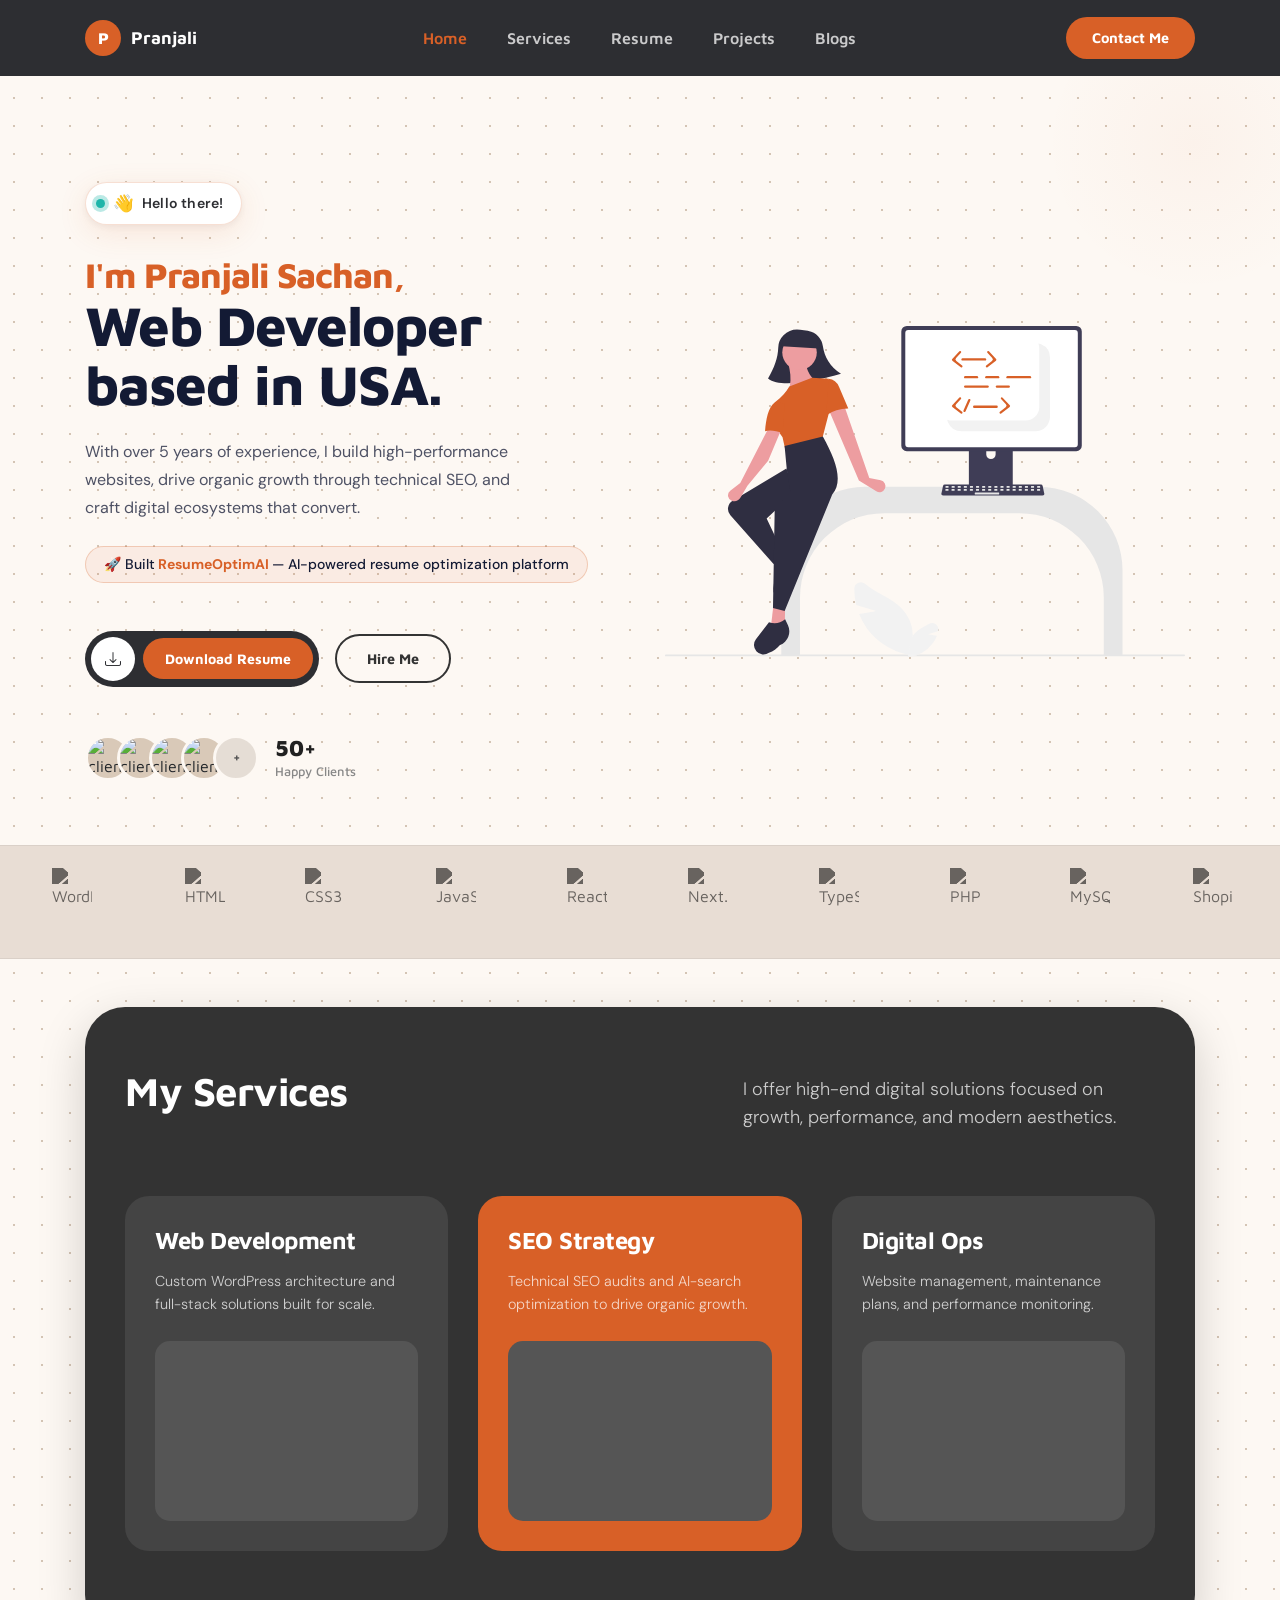
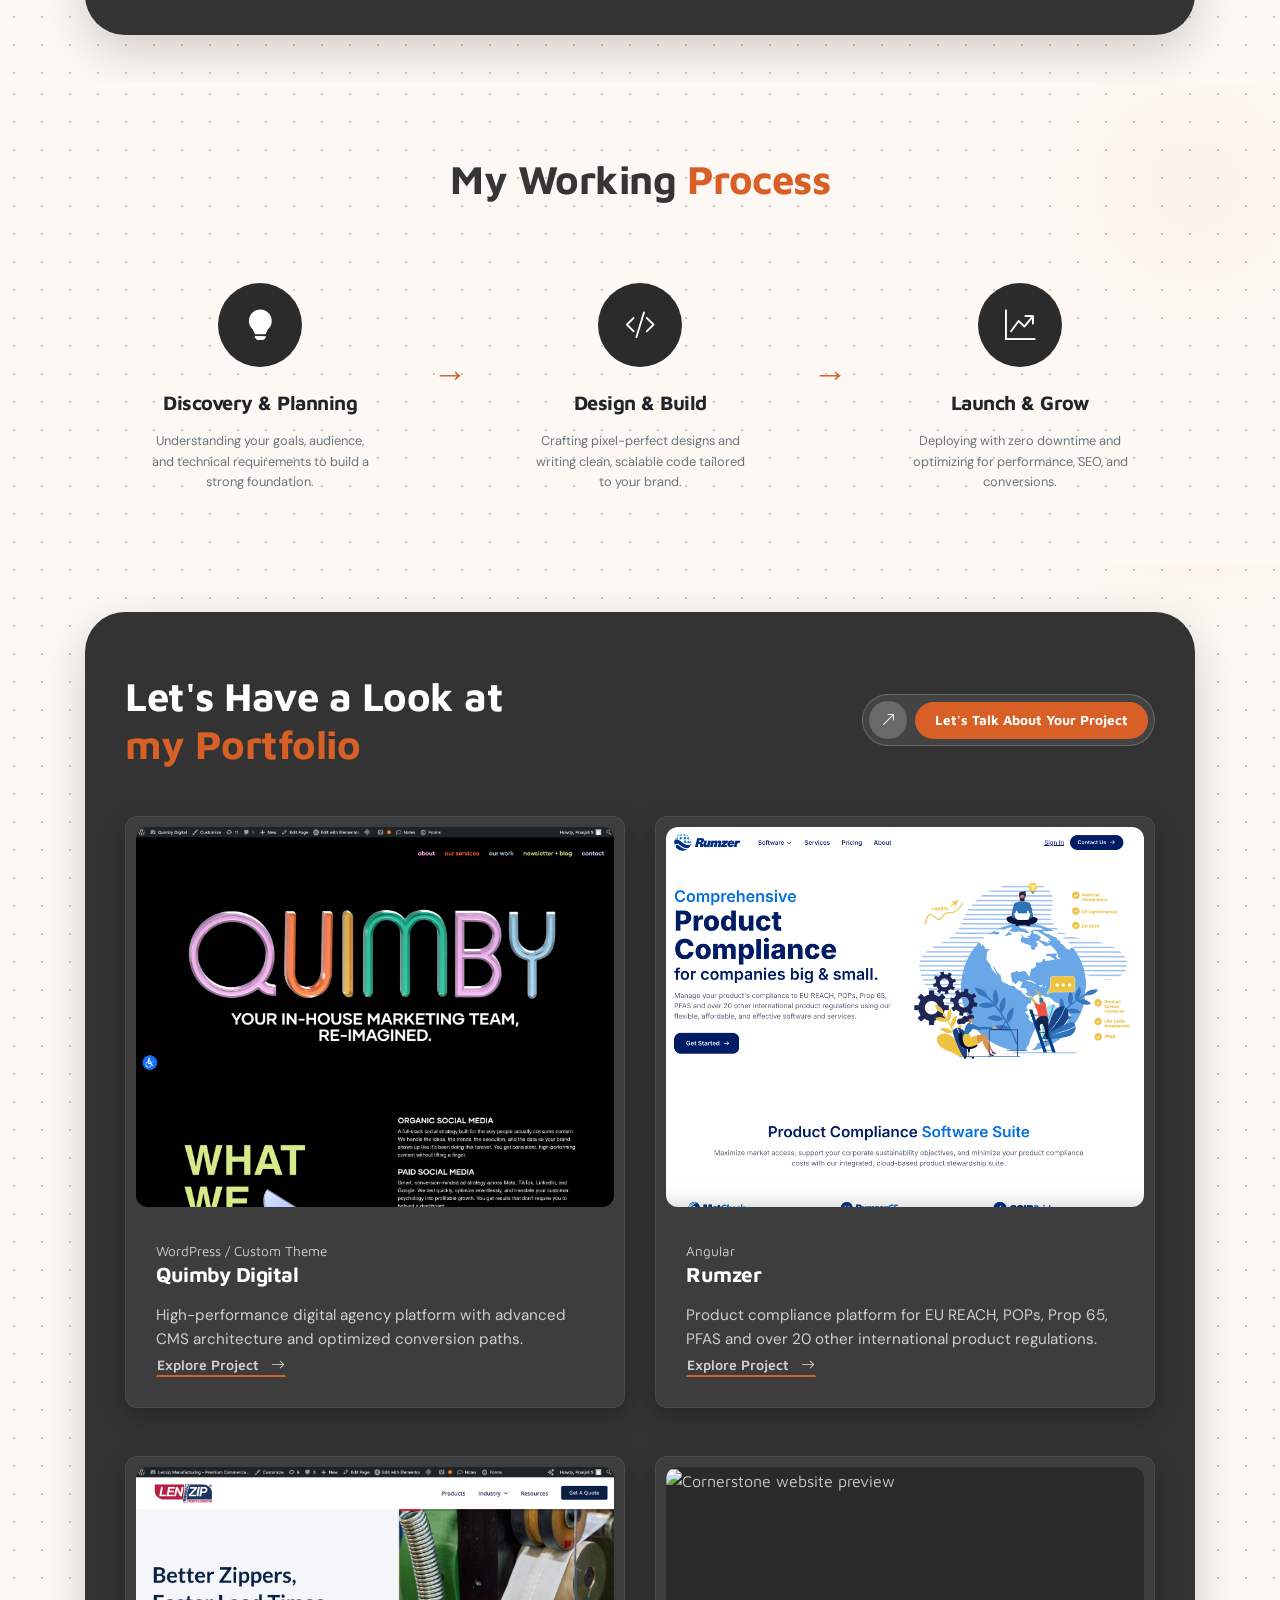
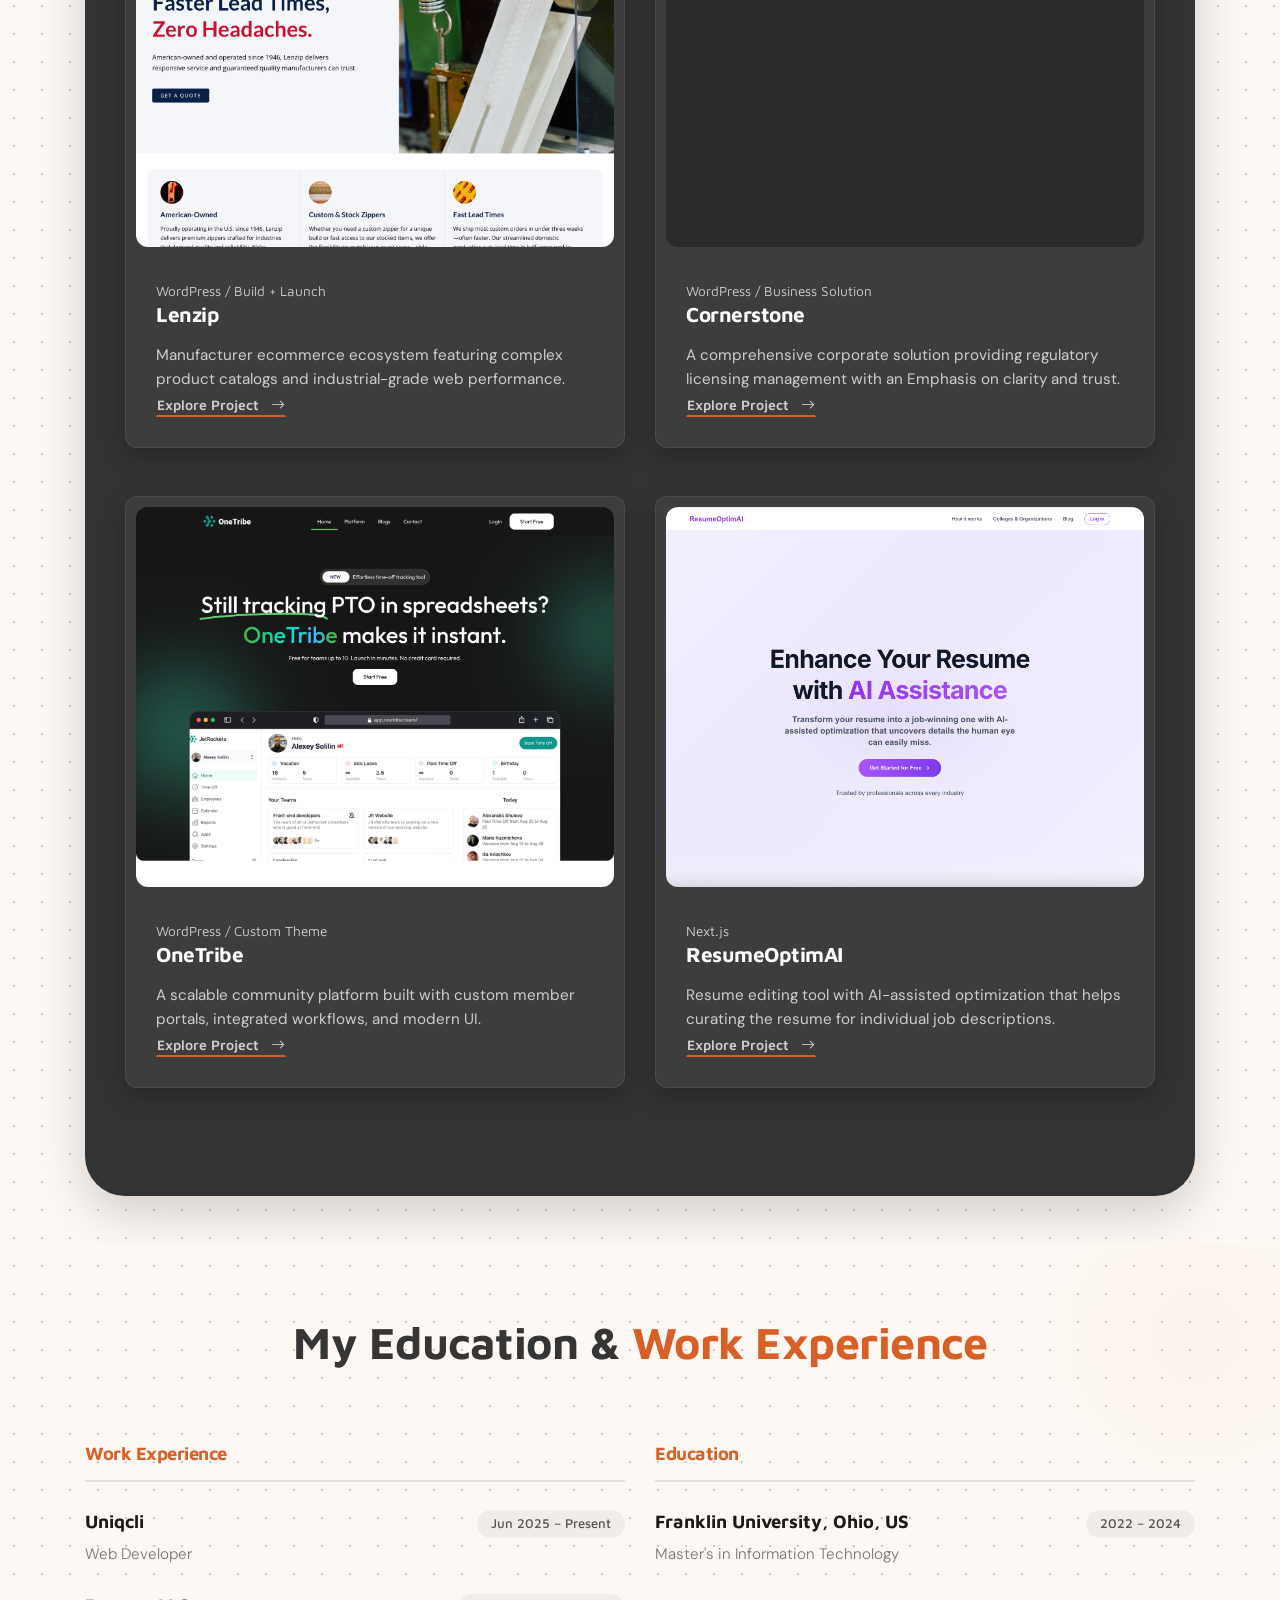
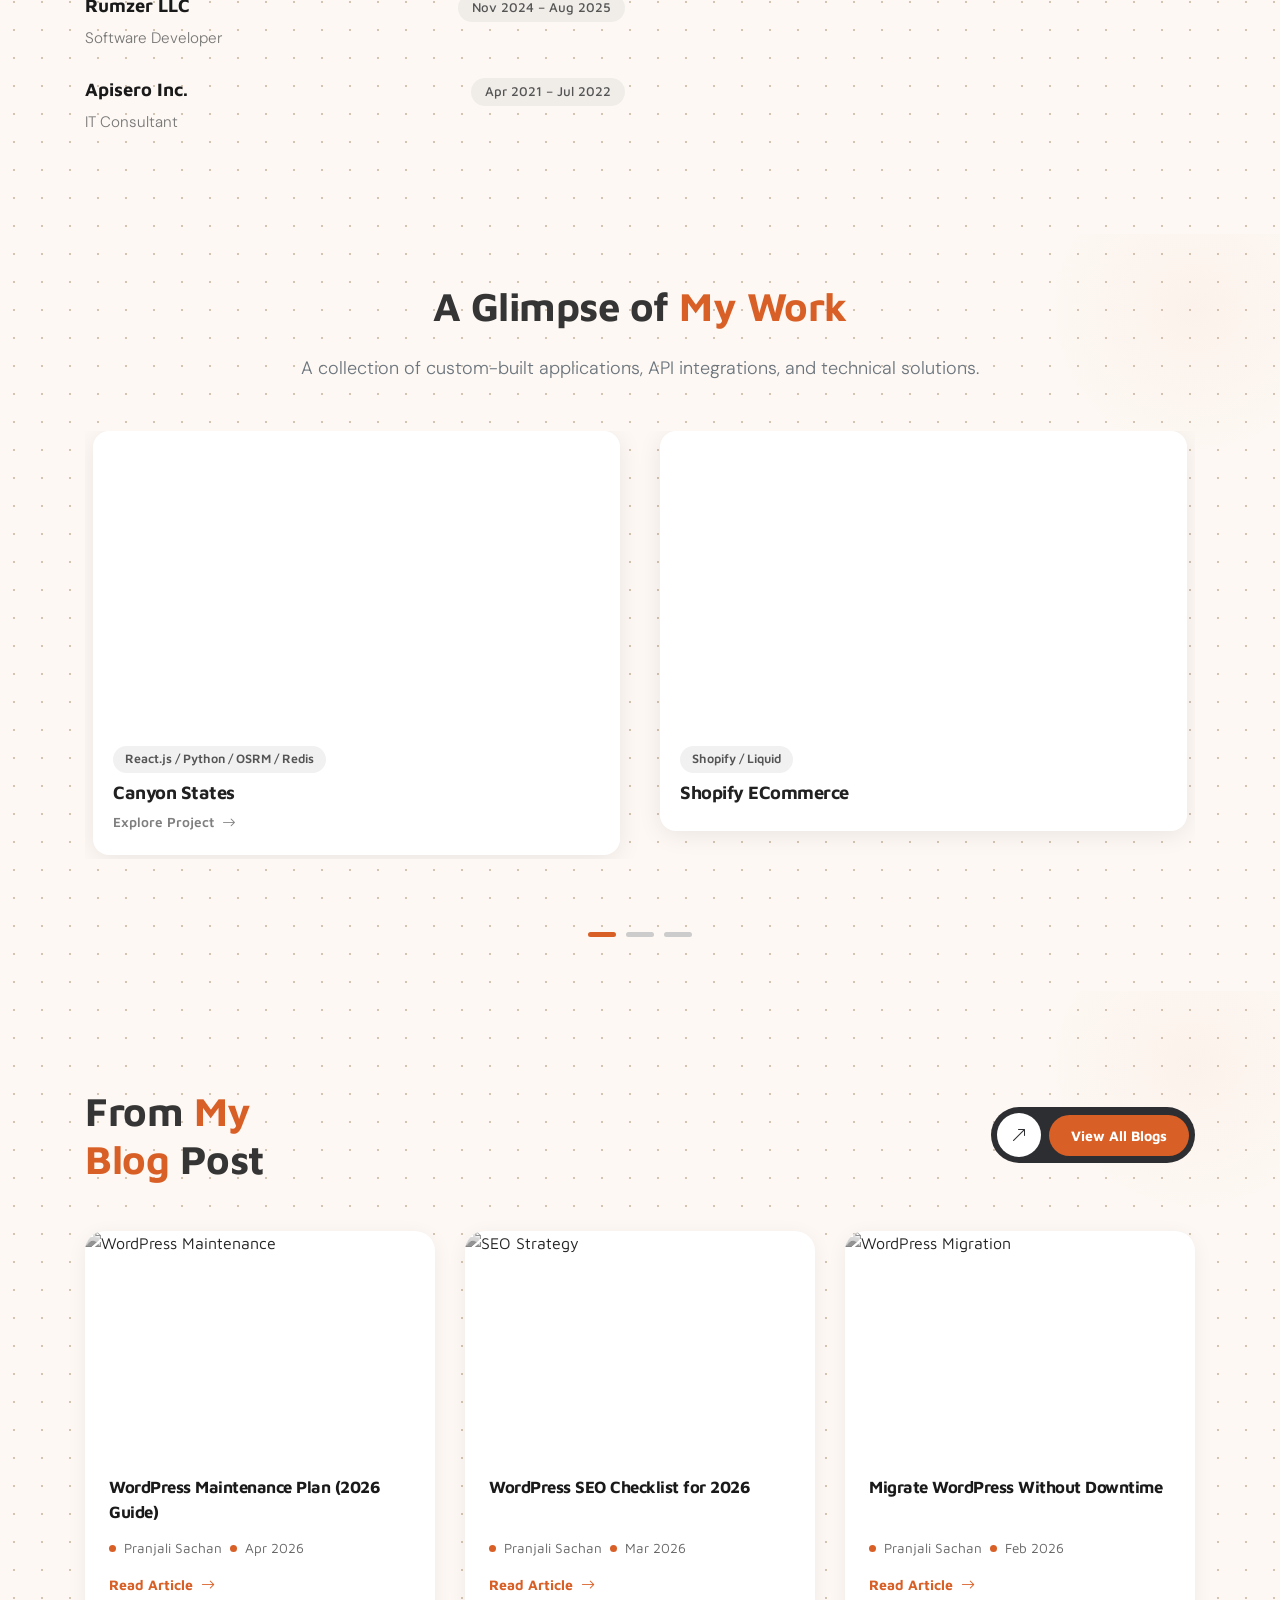
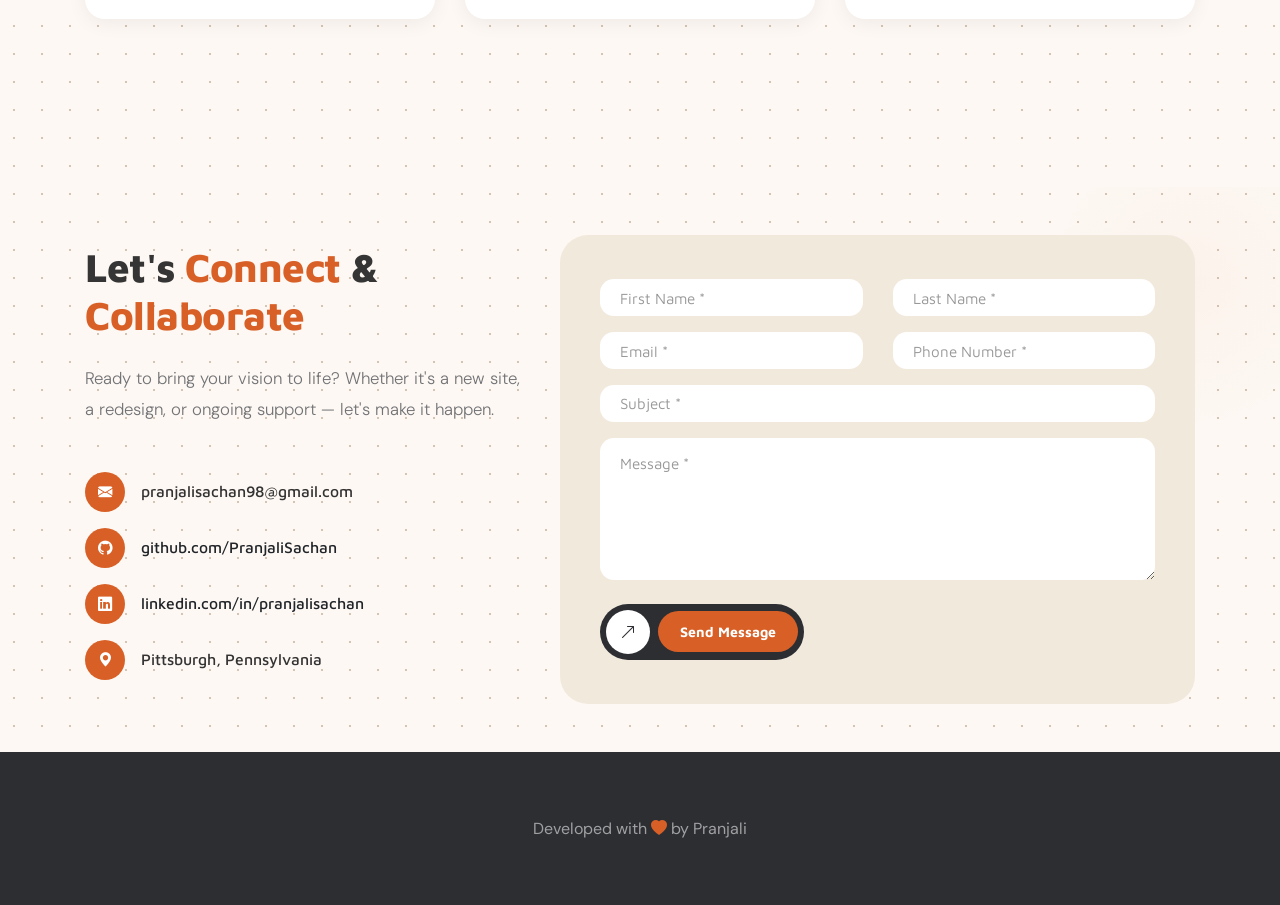
==== index.html @ 393e2f58 "Update portfolio, projects, dates, hero tagline" ====
<!doctype html>
<html lang="en">

<head>
  <meta charset="utf-8">
  <meta name="viewport" content="width=device-width, initial-scale=1, shrink-to-fit=no">
  <meta name="description" content="Personal Website for Pranjali Sachan">
  <meta name="author" content="Pranjali Sachan">

  <title>Pranjali Sachan</title>

  <link type="image/png" sizes="96x96" rel="icon" href="images/icons/icons8-female-96.png">
  <link rel="stylesheet" href="css/bootstrap.min.css">
  <link rel="stylesheet" href="css/unicons.css">
  <link rel="stylesheet" href="css/owl.carousel.min.css">
  <link rel="stylesheet" href="css/owl.theme.default.min.css">
  <link rel="stylesheet" href="https://cdn.jsdelivr.net/npm/bootstrap-icons@1.11.3/font/bootstrap-icons.min.css">
  <link rel="stylesheet" href="https://unpkg.com/aos@next/dist/aos.css" />
  <link rel="preconnect" href="https://fonts.googleapis.com">
  <link rel="preconnect" href="https://fonts.gstatic.com" crossorigin>
  <link href="https://fonts.googleapis.com/css2?family=DM+Sans:ital,opsz,wght@0,9..40,300;0,9..40,400;0,9..40,500;0,9..40,600;0,9..40,700;1,9..40,400&display=swap" rel="stylesheet">
  <link rel="stylesheet" href="css/styles.css?v=9">
</head>

<body>
  <nav class="navbar navbar-expand-sm navbar-dark">
    <div class="container">
      <a class="navbar-brand" href="index.html">
        <span class="brand-initial">P</span>
        Pranjali
      </a>

      <button class="navbar-toggler" type="button" data-toggle="collapse" data-target="#navbarNav"
        aria-controls="navbarNav" aria-expanded="false" aria-label="Toggle navigation">
        <span class="navbar-toggler-icon"></span>
        <span class="navbar-toggler-icon"></span>
        <span class="navbar-toggler-icon"></span>
      </button>

      <div class="collapse navbar-collapse" id="navbarNav">
        <ul class="navbar-nav mx-auto">
          <li class="nav-item active">
            <a href="#about" class="nav-link"><span data-hover="Home">Home</span></a>
          </li>
          <li class="nav-item">
            <a href="#services" class="nav-link"><span data-hover="Services">Services</span></a>
          </li>
          <li class="nav-item">
            <a href="#edu-work" class="nav-link"><span data-hover="Resume">Resume</span></a>
          </li>
          <li class="nav-item">
            <a href="#live-websites" class="nav-link"><span data-hover="Projects">Projects</span></a>
          </li>
          <li class="nav-item">
            <a href="blog/index.html" class="nav-link"><span data-hover="Blogs">Blogs</span></a>
          </li>
        </ul>
        <a href="#contact" class="nav-contact-btn">Contact Me</a>
      </div>
    </div>
  </nav>

  <!-- hero -->
  <section class="about full-screen d-lg-flex justify-content-center align-items-center" id="about">
    <div class="container">
      <div class="row align-items-center">

        <div class="col-lg-6 col-md-12 col-12">
          <div class="about-text" data-aos="fade-right" data-aos-delay="200">

            <div class="hello-badge mb-4">
              <span class="hello-dot"></span>
              <span class="hello-wave">👋</span>
              <span class="hello-text">Hello there!</span>
            </div>

            <h1 class="hero-heading">
              <span class="hero-name">I'm Pranjali Sachan,</span>
              <span class="hero-title-line">Web Developer</span>
              <span class="hero-title-line">based in USA.</span>
            </h1>

            <p class="hero-desc mt-4 mb-4">
              With over 5 years of experience, I build high-performance websites, drive organic growth through technical SEO, and craft digital ecosystems that convert.
            </p>

            <div class="hero-tagline mb-5">
              🚀 Built <a href="https://resumeoptimai.com/" target="_blank" rel="noopener" class="hero-tagline-link">ResumeOptimAI</a> — AI-powered resume optimization platform
            </div>

            <div class="hero-cta-group mb-5">
              <a href="files/Pranjali-Sachan-Resume.pdf" target="_blank" rel="noopener" class="hero-btn-primary">
                <span class="btn-play-icon"><i class="bi bi-download"></i></span>
                <span class="btn-text">Download Resume</span>
              </a>
              <a href="#contact" class="hero-btn-outline">Hire Me</a>
            </div>

            <div class="hero-stats d-flex align-items-center">
              <div class="client-avatars d-flex">
                <div class="avatar-ring"><img src="https://api.dicebear.com/9.x/adventurer/svg?seed=Mia&backgroundColor=ffd5dc" alt="client" /></div>
                <div class="avatar-ring"><img src="https://api.dicebear.com/9.x/adventurer/svg?seed=Zoe&backgroundColor=c0aede" alt="client" /></div>
                <div class="avatar-ring"><img src="https://api.dicebear.com/9.x/adventurer/svg?seed=Sam&backgroundColor=b6e3f4" alt="client" /></div>
                <div class="avatar-ring"><img src="https://api.dicebear.com/9.x/adventurer/svg?seed=Alex&backgroundColor=d1e8c7" alt="client" /></div>
                <div class="avatar-ring avatar-plus"><span>+</span></div>
              </div>
              <div class="stats-label ml-3">
                <strong class="stats-number">50+</strong>
                <span class="d-block stats-sub">Happy Clients</span>
              </div>
            </div>

          </div>
        </div>

        <div class="col-lg-6 col-md-12 col-12" data-aos="fade-left" data-aos-delay="400">
          <div class="hero-image-area">

            <!-- Developer Illustration -->
            <div class="dev-dashboard">
              <img src="images/undraw/undraw_proud-coder.svg" alt="Developer at work illustration" class="dev-illus-img">
            </div><!-- /dev-dashboard -->



          </div>
        </div>

      </div>
    </div>
  </section>

  <!-- Interactive Skill Marquee Section -->
  <section class="marquee-container">
    <div class="marquee-track">
      <div class="marquee-set">
        <div class="marquee-item"><img src="https://cdn.simpleicons.org/wordpress/000" alt="WordPress"><span class="marquee-label">WordPress</span></div>
        <div class="marquee-item"><img src="https://cdn.simpleicons.org/html5/000" alt="HTML5"><span class="marquee-label">HTML5</span></div>
        <div class="marquee-item"><img src="https://cdn.simpleicons.org/css3/000" alt="CSS3"><span class="marquee-label">CSS3</span></div>
        <div class="marquee-item"><img src="https://cdn.simpleicons.org/javascript/000" alt="JavaScript"><span class="marquee-label">JavaScript</span></div>
        <div class="marquee-item"><img src="https://cdn.simpleicons.org/react/000" alt="React"><span class="marquee-label">React</span></div>
        <div class="marquee-item"><img src="https://cdn.simpleicons.org/nextdotjs/000" alt="Next.js"><span class="marquee-label">Next.js</span></div>
        <div class="marquee-item"><img src="https://cdn.simpleicons.org/typescript/000" alt="TypeScript"><span class="marquee-label">TypeScript</span></div>
        <div class="marquee-item"><img src="https://cdn.simpleicons.org/php/000" alt="PHP"><span class="marquee-label">PHP</span></div>
        <div class="marquee-item"><img src="https://cdn.simpleicons.org/mysql/000" alt="MySQL"><span class="marquee-label">MySQL</span></div>
        <div class="marquee-item"><img src="https://cdn.simpleicons.org/shopify/000" alt="Shopify"><span class="marquee-label">Shopify</span></div>
        <div class="marquee-item"><img src="https://cdn.simpleicons.org/webflow/000" alt="Webflow"><span class="marquee-label">Webflow</span></div>
        <div class="marquee-item"><img src="https://cdn.simpleicons.org/tailwindcss/000" alt="Tailwind"><span class="marquee-label">Tailwind</span></div>
        <div class="marquee-item"><img src="https://cdn.simpleicons.org/git/000" alt="Git"><span class="marquee-label">Git</span></div>
        <div class="marquee-item"><img src="https://cdn.simpleicons.org/figma/000" alt="Figma"><span class="marquee-label">Figma</span></div>
      </div>
      <div class="marquee-set" aria-hidden="true">
        <div class="marquee-item"><img src="https://cdn.simpleicons.org/wordpress/000" alt="WordPress"><span class="marquee-label">WordPress</span></div>
        <div class="marquee-item"><img src="https://cdn.simpleicons.org/html5/000" alt="HTML5"><span class="marquee-label">HTML5</span></div>
        <div class="marquee-item"><img src="https://cdn.simpleicons.org/css3/000" alt="CSS3"><span class="marquee-label">CSS3</span></div>
        <div class="marquee-item"><img src="https://cdn.simpleicons.org/javascript/000" alt="JavaScript"><span class="marquee-label">JavaScript</span></div>
        <div class="marquee-item"><img src="https://cdn.simpleicons.org/react/000" alt="React"><span class="marquee-label">React</span></div>
        <div class="marquee-item"><img src="https://cdn.simpleicons.org/nextdotjs/000" alt="Next.js"><span class="marquee-label">Next.js</span></div>
        <div class="marquee-item"><img src="https://cdn.simpleicons.org/typescript/000" alt="TypeScript"><span class="marquee-label">TypeScript</span></div>
        <div class="marquee-item"><img src="https://cdn.simpleicons.org/php/000" alt="PHP"><span class="marquee-label">PHP</span></div>
        <div class="marquee-item"><img src="https://cdn.simpleicons.org/mysql/000" alt="MySQL"><span class="marquee-label">MySQL</span></div>
        <div class="marquee-item"><img src="https://cdn.simpleicons.org/shopify/000" alt="Shopify"><span class="marquee-label">Shopify</span></div>
        <div class="marquee-item"><img src="https://cdn.simpleicons.org/webflow/000" alt="Webflow"><span class="marquee-label">Webflow</span></div>
        <div class="marquee-item"><img src="https://cdn.simpleicons.org/tailwindcss/000" alt="Tailwind"><span class="marquee-label">Tailwind</span></div>
        <div class="marquee-item"><img src="https://cdn.simpleicons.org/git/000" alt="Git"><span class="marquee-label">Git</span></div>
        <div class="marquee-item"><img src="https://cdn.simpleicons.org/figma/000" alt="Figma"><span class="marquee-label">Figma</span></div>
      </div>
    </div>
  </section>

  <!-- My Services Section (Reimagined from Image) -->
  <section class="py-5" id="services">
    <div class="container">
      <div class="services-container shadow-lg" data-aos="fade-up">
        <div class="row mb-5">
          <div class="col-lg-6">
            <h2 class="font-weight-bold text-white mb-0" style="font-size: 2.5rem;">My <span>Services</span></h2>
          </div>
          <div class="col-lg-5 ml-auto">
            <p style="color: rgba(255,255,255,0.75); margin-top: 0.5rem;">I offer high-end digital solutions focused on growth, performance, and modern aesthetics.</p>
          </div>
        </div>

        <div class="row">
          <!-- Web Development -->
          <div class="col-lg-4 col-md-6 mb-4" data-aos="fade-up" data-aos-delay="100">
            <div class="service-card">
              <h4>Web Development</h4>
              <p>Custom WordPress architecture and full-stack solutions built for scale.</p>
              <div class="service-img-placeholder" style="background-image: url('https://images.unsplash.com/photo-1461749280684-dccba630e2f6?w=600&fit=crop&q=80'); background-size: cover; background-repeat: no-repeat; background-position: center;"></div>
            </div>
          </div>

          <!-- Web Design (Active/Highlighted) -->
          <div class="col-lg-4 col-md-6 mb-4" data-aos="fade-up" data-aos-delay="200">
            <div class="service-card active">
              <h4>SEO Strategy</h4>
              <p>Technical SEO audits and AI-search optimization to drive organic growth.</p>
              <div class="service-img-placeholder" style="background-image: url('https://images.unsplash.com/photo-1432888498266-38ffec3eaf0a?w=600&fit=crop&q=80'); background-size: cover; background-repeat: no-repeat; background-position: center;"></div>
            </div>
          </div>

          <!-- App Design -->
          <div class="col-lg-4 col-md-6 mb-4" data-aos="fade-up" data-aos-delay="300">
            <div class="service-card">
              <h4>Digital Ops</h4>
              <p>Website management, maintenance plans, and performance monitoring.</p>
              <div class="service-img-placeholder" style="background-image: url('https://images.unsplash.com/photo-1522071820081-009f0129c71c?w=600&fit=crop&q=80'); background-size: cover; background-repeat: no-repeat; background-position: center;"></div>
            </div>
          </div>
        </div>
      </div>
    </div>
  </section>

  <!-- My Working Process -->
  <section class="process-section py-5">
    <div class="container py-4">
      <div class="text-center mb-5" data-aos="fade-up">
        <h2 class="font-weight-bold" style="font-size: 2.5rem;">My Working <span style="color: var(--primary-color);">Process</span></h2>
      </div>
      <div class="row align-items-center justify-content-center">

        <div class="col-lg-3 col-md-4 col-12 text-center process-step" data-aos="fade-up" data-aos-delay="100">
          <div class="process-icon-circle mx-auto mb-4">
            <i class="bi bi-lightbulb-fill"></i>
          </div>
          <h5 class="font-weight-bold mb-3">Discovery &amp; Planning</h5>
          <p class="text-muted small">Understanding your goals, audience, and technical requirements to build a strong foundation.</p>
        </div>

        <div class="col-lg-1 col-12 text-center d-none d-lg-flex align-items-center justify-content-center">
          <span class="process-arrow">&#8594;</span>
        </div>

        <div class="col-lg-3 col-md-4 col-12 text-center process-step" data-aos="fade-up" data-aos-delay="200">
          <div class="process-icon-circle mx-auto mb-4">
            <i class="bi bi-code-slash"></i>
          </div>
          <h5 class="font-weight-bold mb-3">Design &amp; Build</h5>
          <p class="text-muted small">Crafting pixel-perfect designs and writing clean, scalable code tailored to your brand.</p>
        </div>

        <div class="col-lg-1 col-12 text-center d-none d-lg-flex align-items-center justify-content-center">
          <span class="process-arrow">&#8594;</span>
        </div>

        <div class="col-lg-3 col-md-4 col-12 text-center process-step" data-aos="fade-up" data-aos-delay="300">
          <div class="process-icon-circle mx-auto mb-4">
            <i class="bi bi-graph-up-arrow"></i>
          </div>
          <h5 class="font-weight-bold mb-3">Launch &amp; Grow</h5>
          <p class="text-muted small">Deploying with zero downtime and optimizing for performance, SEO, and conversions.</p>
        </div>

      </div>
    </div>
  </section>

  <!-- ✅ Live Websites Delivered -->
  <section class="live-websites py-5" id="live-websites">
    <div class="container">
      <div class="services-container shadow-lg" data-aos="fade-up">

        <div class="row mb-5 align-items-center">
          <div class="col-lg-7">
            <h2 class="font-weight-bold text-white mb-0" style="font-size: 2.5rem;">Let's Have a Look at<br><span style="color: var(--primary-color);">my Portfolio</span></h2>
          </div>
          <div class="col-lg-5 text-lg-right mt-3 mt-lg-0">
            <a href="#contact" class="portfolio-view-btn">
              <span class="portfolio-view-icon"><i class="bi bi-arrow-up-right"></i></span>
              <span class="portfolio-view-text">Let's Talk About Your Project</span>
            </a>
          </div>
        </div>

        <div class="row">

            <!-- Card 1: Quimby -->
            <div class="col-lg-6 col-12 mb-5" data-aos="fade-up" data-aos-delay="100">
              <div class="live-site-card">
                <div class="live-site-thumb">
                  <img src="images/project/Quimby-Home.png" alt="Quimby Digital website preview" class="img-fluid" loading="lazy">
                </div>
                <div class="live-site-body">
                  <small class="text-muted d-block mb-2">WordPress / Custom Theme</small>
                  <h5 class="mb-3">Quimby Digital</h5>
                  <p class="small text-muted mb-4" style="font-size: 0.95rem;">High-performance digital agency platform with advanced CMS architecture and optimized conversion paths.</p>
                  <a href="https://quimbydigital.com/" target="_blank" rel="noopener" class="btn custom-btn">
                    Explore Project <i class="bi bi-arrow-right ml-2"></i>
                  </a>
                </div>
              </div>
            </div>

            <!-- Card 2: Rumzer -->
            <div class="col-lg-6 col-12 mb-5" data-aos="fade-up" data-aos-delay="300">
              <div class="live-site-card">
                <div class="live-site-thumb">
                  <img src="images/project/project-08.png" alt="Rumzer website preview" class="img-fluid" loading="lazy">
                </div>
                <div class="live-site-body">
                  <small class="text-muted d-block mb-2">Angular</small>
                  <h5 class="mb-3">Rumzer</h5>
                  <p class="small text-muted mb-4" style="font-size: 0.95rem;">Product compliance platform for EU REACH, POPs, Prop 65, PFAS and over 20 other international product regulations.</p>
                  <a href="https://rumzer.com/" target="_blank" rel="noopener" class="btn custom-btn">
                    Explore Project <i class="bi bi-arrow-right ml-2"></i>
                  </a>
                </div>
              </div>
            </div>

            <!-- Card 3: Lenzip -->
            <div class="col-lg-6 col-12 mb-5" data-aos="fade-up" data-aos-delay="100">
              <div class="live-site-card">
                <div class="live-site-thumb">
                  <img src="images/project/Lenzip-Home.png" alt="Lenzip website preview" class="img-fluid" loading="lazy">
                </div>
                <div class="live-site-body">
                  <small class="text-muted d-block mb-2">WordPress / Build + Launch</small>
                  <h5 class="mb-3">Lenzip</h5>
                  <p class="small text-muted mb-4" style="font-size: 0.95rem;">Manufacturer ecommerce ecosystem featuring complex product catalogs and industrial-grade web performance.</p>
                  <a href="https://lenzip.com/" target="_blank" rel="noopener" class="btn custom-btn">
                    Explore Project <i class="bi bi-arrow-right ml-2"></i>
                  </a>
                </div>
              </div>
            </div>

            <!-- Card 4: Cornerstone -->
            <div class="col-lg-6 col-12 mb-5" data-aos="fade-up" data-aos-delay="300">
              <div class="live-site-card">
                <div class="live-site-thumb">
                  <img src="images/project/cornerstone-website.png" alt="Cornerstone website preview" class="img-fluid" loading="lazy">
                </div>
                <div class="live-site-body">
                  <small class="text-muted d-block mb-2">WordPress / Business Solution</small>
                  <h5 class="mb-3">Cornerstone</h5>
                  <p class="small text-muted mb-4" style="font-size: 0.95rem;">A comprehensive corporate solution providing regulatory licensing management with an Emphasis on clarity and trust.</p>
                  <a href="https://cornerstonelicensing.com/" target="_blank" rel="noopener" class="btn custom-btn">
                    Explore Project <i class="bi bi-arrow-right ml-2"></i>
                  </a>
                </div>
              </div>
            </div>

            <!-- Card 5: OneTribe -->
            <div class="col-lg-6 col-12 mb-5" data-aos="fade-up" data-aos-delay="100">
              <div class="live-site-card">
                <div class="live-site-thumb">
                  <img src="images/project/OneTribe-Home.png" alt="OneTribe website preview" class="img-fluid" loading="lazy">
                </div>
                <div class="live-site-body">
                  <small class="text-muted d-block mb-2">WordPress / Custom Theme</small>
                  <h5 class="mb-3">OneTribe</h5>
                  <p class="small text-muted mb-4" style="font-size: 0.95rem;">A scalable community platform built with custom member portals, integrated workflows, and modern UI.</p>
                  <a href="https://app.onetribe.team/" target="_blank" rel="noopener" class="btn custom-btn">
                    Explore Project <i class="bi bi-arrow-right ml-2"></i>
                  </a>
                </div>
              </div>
            </div>

            <!-- Card 6: ResumeOptimAI -->
            <div class="col-lg-6 col-12 mb-5" data-aos="fade-up" data-aos-delay="300">
              <div class="live-site-card">
                <div class="live-site-thumb">
                  <img src="images/project/project-09.png" alt="ResumeOptimAI website preview" class="img-fluid" loading="lazy">
                </div>
                <div class="live-site-body">
                  <small class="text-muted d-block mb-2">Next.js</small>
                  <h5 class="mb-3">ResumeOptimAI</h5>
                  <p class="small text-muted mb-4" style="font-size: 0.95rem;">Resume editing tool with AI-assisted optimization that helps curating the resume for individual job descriptions.</p>
                  <a href="https://resumeoptimai.com/" target="_blank" rel="noopener" class="btn custom-btn">
                    Explore Project <i class="bi bi-arrow-right ml-2"></i>
                  </a>
                </div>
              </div>
            </div>

        </div>

      </div>
    </div>
  </section>

  <!-- Education & Work Experience -->
  <section class="edu-work py-5" id="edu-work">
    <div class="container py-4">

      <div class="col-lg-8 mx-auto text-center mb-5 section-header" data-aos="fade-up">
        <h2 class="mb-4">My Education &amp; <span style="color: var(--primary-color);">Work Experience</span></h2>
      </div>

      <div class="row" data-aos="fade-up" data-aos-delay="100">

        <!-- Work Experience Column -->
        <div class="col-lg-6 col-12 mb-5 mb-lg-0">
          <h5 class="edu-work-col-title">Work Experience</h5>
          <hr class="edu-work-divider">

          <div class="edu-work-entry">
            <div class="d-flex justify-content-between align-items-start">
              <strong class="edu-work-name">Uniqcli</strong>
              <span class="edu-work-badge">Jun 2025 – Present</span>
            </div>
            <p class="edu-work-sub">Web Developer</p>
          </div>

          <div class="edu-work-entry">
            <div class="d-flex justify-content-between align-items-start">
              <strong class="edu-work-name">Rumzer LLC</strong>
              <span class="edu-work-badge">Nov 2024 – Aug 2025</span>
            </div>
            <p class="edu-work-sub">Software Developer</p>
          </div>

          <div class="edu-work-entry">
            <div class="d-flex justify-content-between align-items-start">
              <strong class="edu-work-name">Apisero Inc.</strong>
              <span class="edu-work-badge">Apr 2021 – Jul 2022</span>
            </div>
            <p class="edu-work-sub">IT Consultant</p>
          </div>
        </div>

        <!-- Education Column -->
        <div class="col-lg-6 col-12">
          <h5 class="edu-work-col-title">Education</h5>
          <hr class="edu-work-divider">

          <div class="edu-work-entry">
            <div class="d-flex justify-content-between align-items-start">
              <strong class="edu-work-name">Franklin University, Ohio, US</strong>
              <span class="edu-work-badge">2022 – 2024</span>
            </div>
            <p class="edu-work-sub">Master's in Information Technology</p>
          </div>
        </div>

      </div>
    </div>
  </section>

  <!-- projects -->
  <section class="project py-5" id="project">
    <div class="container">
      <div class="col-lg-8 mx-auto text-center mb-5 section-header" data-aos="fade-up">
        <h2 class="font-weight-bold mb-4" style="font-size: 2.5rem;">A Glimpse of <span style="color: var(--primary-color);">My Work</span></h2>
        <p class="text-muted">A collection of custom-built applications, API integrations, and technical solutions.</p>
      </div>

      <div class="owl-carousel owl-theme project-carousel" data-aos="fade-up" data-aos-delay="100">

        <div class="item">
          <div class="project-video-slide">
            <div class="project-video-wrap">
              <video autoplay loop muted playsinline>
                <source src="images/project/project-07.mov" type="video/mp4">
              </video>
              <button class="project-zoom-btn" onclick="openVideoModal('images/project/project-07.mov')"><i class="bi bi-arrows-fullscreen"></i></button>
            </div>
            <div class="project-video-info">
              <span class="project-video-tag">React.js / Python / OSRM / Redis</span>
              <h4 class="project-video-title">Canyon States</h4>
              <a href="https://canyonstates.co/" target="_blank" rel="noopener" class="project-explore-link">Explore Project <i class="bi bi-arrow-right ml-1"></i></a>
            </div>
          </div>
        </div>

        <div class="item">
          <div class="project-video-slide">
            <div class="project-video-wrap">
              <video autoplay loop muted playsinline>
                <source src="images/project/project-05.mov" type="video/mp4">
              </video>
              <button class="project-zoom-btn" onclick="openVideoModal('images/project/project-05.mov')"><i class="bi bi-arrows-fullscreen"></i></button>
            </div>
            <div class="project-video-info">
              <span class="project-video-tag">Shopify / Liquid</span>
              <h4 class="project-video-title">Shopify ECommerce</h4>
            </div>
          </div>
        </div>

        <div class="item">
          <div class="project-video-slide">
            <div class="project-video-wrap">
              <video autoplay loop muted playsinline>
                <source src="images/project/project-02.mov" type="video/mp4">
              </video>
              <button class="project-zoom-btn" onclick="openVideoModal('images/project/project-02.mov')"><i class="bi bi-arrows-fullscreen"></i></button>
            </div>
            <div class="project-video-info">
              <span class="project-video-tag">React / API</span>
              <h4 class="project-video-title">Business Search</h4>
            </div>
          </div>
        </div>

        <div class="item">
          <div class="project-video-slide">
            <div class="project-video-wrap">
              <video autoplay loop muted playsinline>
                <source src="images/project/project-04.mov" type="video/mp4">
              </video>
              <button class="project-zoom-btn" onclick="openVideoModal('images/project/project-04.mov')"><i class="bi bi-arrows-fullscreen"></i></button>
            </div>
            <div class="project-video-info">
              <span class="project-video-tag">Full Stack / Auth</span>
              <h4 class="project-video-title">Parking App</h4>
              <a href="https://squirrel-hill-parking.netlify.app/" target="_blank" rel="noopener" class="project-explore-link">Explore Project <i class="bi bi-arrow-right ml-1"></i></a>
            </div>
          </div>
        </div>

        <div class="item">
          <div class="project-video-slide">
            <div class="project-video-wrap">
              <video autoplay loop muted playsinline>
                <source src="images/project/project-03.mov" type="video/mp4">
              </video>
              <button class="project-zoom-btn" onclick="openVideoModal('images/project/project-03.mov')"><i class="bi bi-arrows-fullscreen"></i></button>
            </div>
            <div class="project-video-info">
              <span class="project-video-tag">Firebase / React</span>
              <h4 class="project-video-title">Real-Time Messenger</h4>
              <a href="https://taut-messenger.netlify.app/" target="_blank" rel="noopener" class="project-explore-link">Explore Project <i class="bi bi-arrow-right ml-1"></i></a>
            </div>
          </div>
        </div>

      </div><!-- /owl-carousel -->

      <!-- Video Lightbox Modal -->
      <div id="videoModal" class="video-modal" onclick="closeVideoModal()">
        <div class="video-modal-inner" onclick="event.stopPropagation()">
          <button class="video-modal-close" onclick="closeVideoModal()"><i class="bi bi-x-lg"></i></button>
          <video id="modalVideo" autoplay loop muted playsinline controls>
            <source id="modalVideoSrc" src="" type="video/mp4">
          </video>
        </div>
      </div>
  </section>

  <!-- articles -->
  <section class="articles py-5" id="articles">
    <div class="container py-5">

      <!-- Section Header Row -->
      <div class="row align-items-center mb-5">
        <div class="col-lg-7 col-12" data-aos="fade-right">
          <h2 class="font-weight-bold mb-0" style="font-size: 2.5rem;">From <span style="color: var(--primary-color);">My</span><br><span style="color: var(--primary-color);">Blog</span> Post</h2>
        </div>
        <div class="col-lg-5 col-12 text-lg-right mt-3 mt-lg-0" data-aos="fade-left">
          <a href="blog/index.html" class="hero-btn-primary">
            <span class="btn-play-icon"><i class="bi bi-arrow-up-right"></i></span>
            <span class="btn-text">View All Blogs</span>
          </a>
        </div>
      </div>

      <div class="row">

        <!-- Article 1: Maintenance Plan -->
        <div class="col-lg-4 col-md-6 col-12 mb-4" data-aos="fade-up" data-aos-delay="100">
          <div class="article-card-v2">
            <div class="article-feat-img">
              <img src="https://images.unsplash.com/photo-1499750310107-5fef28a66643?w=600&fit=crop&q=70" alt="WordPress Maintenance" loading="lazy">
            </div>
            <div class="article-card-body">
              <h5 class="article-card-title">WordPress Maintenance Plan (2026 Guide)</h5>
              <div class="article-meta">
                <span class="meta-dot"></span>
                <span>Pranjali Sachan</span>
                <span class="meta-dot"></span>
                <span>Apr 2026</span>
              </div>
              <a href="blog/wordpress-maintenance-plan.html" class="article-read-link">Read Article <i class="bi bi-arrow-right ml-1"></i></a>
            </div>
          </div>
        </div>

        <!-- Article 2: SEO Checklist -->
        <div class="col-lg-4 col-md-6 col-12 mb-4" data-aos="fade-up" data-aos-delay="200">
          <div class="article-card-v2">
            <div class="article-feat-img">
              <img src="https://images.unsplash.com/photo-1504868584819-f8e8b4b6d7e3?w=600&fit=crop&q=70" alt="SEO Strategy" loading="lazy">
            </div>
            <div class="article-card-body">
              <h5 class="article-card-title">WordPress SEO Checklist for 2026</h5>
              <div class="article-meta">
                <span class="meta-dot"></span>
                <span>Pranjali Sachan</span>
                <span class="meta-dot"></span>
                <span>Mar 2026</span>
              </div>
              <a href="blog/wordpress-seo-checklist.html" class="article-read-link">Read Article <i class="bi bi-arrow-right ml-1"></i></a>
            </div>
          </div>
        </div>

        <!-- Article 3: Migration -->
        <div class="col-lg-4 col-md-6 col-12 mb-4" data-aos="fade-up" data-aos-delay="300">
          <div class="article-card-v2">
            <div class="article-feat-img">
              <img src="https://images.unsplash.com/photo-1544197150-b99a580bb7a8?w=600&fit=crop&q=70" alt="WordPress Migration" loading="lazy">
            </div>
            <div class="article-card-body">
              <h5 class="article-card-title">Migrate WordPress Without Downtime</h5>
              <div class="article-meta">
                <span class="meta-dot"></span>
                <span>Pranjali Sachan</span>
                <span class="meta-dot"></span>
                <span>Feb 2026</span>
              </div>
              <a href="blog/wordpress-migration-guide.html" class="article-read-link">Read Article <i class="bi bi-arrow-right ml-1"></i></a>
            </div>
          </div>
        </div>

      </div>
    </div>
  </section>

  <!-- contact -->
  <section class="contact py-5 mt-5" id="contact">
    <div class="container">
      <div class="row align-items-center">

        <!-- Left: Info -->
        <div class="col-lg-5 col-12 mb-5 mb-lg-0" data-aos="fade-right">
          <div class="contact-content">
            <h2 class="mb-4">Let's <span style="color: var(--primary-color);">Connect</span> &amp;<br><span style="color: var(--primary-color);">Collaborate</span></h2>
            <p class="mb-5">Ready to bring your vision to life? Whether it's a new site, a redesign, or ongoing support — let's make it happen.</p>

            <div class="contact-method mb-3 d-flex align-items-center">
              <div class="contact-icon-circle mr-3"><i class="bi bi-envelope-fill"></i></div>
              <span>pranjalisachan98@gmail.com</span>
            </div>

            <div class="contact-method mb-3 d-flex align-items-center">
              <div class="contact-icon-circle mr-3"><i class="bi bi-github"></i></div>
              <a href="https://www.github.com/PranjaliSachan" target="_blank" rel="noopener" style="color: inherit; text-decoration: none;">github.com/PranjaliSachan</a>
            </div>

            <div class="contact-method mb-3 d-flex align-items-center">
              <div class="contact-icon-circle mr-3"><i class="bi bi-linkedin"></i></div>
              <a href="https://www.linkedin.com/in/pranjalisachan" target="_blank" rel="noopener" style="color: inherit; text-decoration: none;">linkedin.com/in/pranjalisachan</a>
            </div>

            <div class="contact-method mb-3 d-flex align-items-center">
              <div class="contact-icon-circle mr-3"><i class="bi bi-geo-alt-fill"></i></div>
              <span>Pittsburgh, Pennsylvania</span>
            </div>
          </div>
        </div>

        <!-- Right: Form -->
        <div class="col-lg-7 col-12" data-aos="fade-left">
          <div class="contact-form-card">
            <form name="contact-form-netlify" method="POST" action="/success.html" data-netlify="true">
              <div class="row">
                <div class="col-lg-6 col-12">
                  <div class="form-group mb-3">
                    <input type="text" class="form-control contact-input shadow-none" name="first_name" placeholder="First Name *" required>
                  </div>
                </div>
                <div class="col-lg-6 col-12">
                  <div class="form-group mb-3">
                    <input type="text" class="form-control contact-input shadow-none" name="last_name" placeholder="Last Name *" required>
                  </div>
                </div>
                <div class="col-lg-6 col-12">
                  <div class="form-group mb-3">
                    <input type="email" class="form-control contact-input shadow-none" name="email" placeholder="Email *" required>
                  </div>
                </div>
                <div class="col-lg-6 col-12">
                  <div class="form-group mb-3">
                    <input type="tel" class="form-control contact-input shadow-none" name="phone" placeholder="Phone Number *">
                  </div>
                </div>
                <div class="col-12">
                  <div class="form-group mb-3">
                    <input type="text" class="form-control contact-input shadow-none" name="subject" placeholder="Subject *" required>
                  </div>
                </div>
                <div class="col-12">
                  <div class="form-group mb-4">
                    <textarea name="message" rows="5" class="form-control contact-input shadow-none" placeholder="Message *" required></textarea>
                  </div>
                </div>
                <div class="col-12">
                  <button type="submit" class="hero-btn-primary contact-submit-btn">
                    <span class="btn-play-icon"><i class="bi bi-arrow-up-right"></i></span>
                    <span class="btn-text">Send Message</span>
                  </button>
                </div>
              </div>
            </form>
          </div>
        </div>

      </div>
    </div>
  </section>

  <!-- footer -->
  <footer class="footer py-5">
    <div class="container">
      <div class="row">
        <div class="col-lg-12 col-12">
          <p class="copyright-text text-center"></p>
          <p class="copyright-text text-center">Developed with <i class="bi bi-heart-fill"></i> by <a rel="nofollow"
              href="https://github.com/pranjalisachan" target="_blank" rel="noopener">Pranjali</a></p>
        </div>
      </div>
    </div>
  </footer>

  <script src="js/jquery-3.3.1.min.js"></script>
  <script src="js/popper.min.js"></script>
  <script src="js/bootstrap.min.js"></script>
  <script src="js/Headroom.js"></script>
  <script src="js/jQuery.headroom.js"></script>
  <script src="js/owl.carousel.min.js"></script>
  <script src="js/smoothscroll.js"></script>
  <script src="js/tippy.min.js"></script>
  <script src="js/custom.js?v=3"></script>
  <script src="https://unpkg.com/aos@next/dist/aos.js"></script>
  <script>
    AOS.init({
      duration: 1000,
      once: true,
      offset: 100
    });
  </script>

  <script>
    function openVideoModal(src) {
      var modal = document.getElementById('videoModal');
      var video = document.getElementById('modalVideo');
      document.getElementById('modalVideoSrc').src = src;
      video.load();
      video.play();
      modal.classList.add('active');
      document.body.style.overflow = 'hidden';
    }
    function closeVideoModal() {
      var modal = document.getElementById('videoModal');
      var video = document.getElementById('modalVideo');
      video.pause();
      document.getElementById('modalVideoSrc').src = '';
      modal.classList.remove('active');
      document.body.style.overflow = '';
    }
    document.addEventListener('keydown', function(e) {
      if (e.key === 'Escape') closeVideoModal();
    });
  </script>
</body>

</html>
---- css/unicons.css ----
@font-face {
  font-family: 'unicons';
  src: url('../font/unicons.eot?42479262');
  src: url('../font/unicons.eot?42479262#iefix') format('embedded-opentype'),
       url('../font/unicons.woff2?42479262') format('woff2'),
       url('../font/unicons.woff?42479262') format('woff'),
       url('../font/unicons.ttf?42479262') format('truetype'),
       url('../font/unicons.svg?42479262#unicons') format('svg');
  font-weight: normal;
  font-style: normal;
}
/* Chrome hack: SVG is rendered more smooth in Windozze. 100% magic, uncomment if you need it. */
/* Note, that will break hinting! In other OS-es font will be not as sharp as it could be */
/*
@media screen and (-webkit-min-device-pixel-ratio:0) {
  @font-face {
    font-family: 'unicons';
    src: url('../font/unicons.svg?42479262#unicons') format('svg');
  }
}
*/
 
 [class^="uil-"]:before, [class*=" uil-"]:before {
  font-family: "unicons";
  font-style: normal;
  font-weight: normal;
  speak: none;
 
  display: inline-block;
  text-decoration: inherit;
  width: 1em;
  margin-right: .2em;
  text-align: center;
  /* opacity: .8; */
 
  /* For safety - reset parent styles, that can break glyph codes*/
  font-variant: normal;
  text-transform: none;
 
  /* fix buttons height, for twitter bootstrap */
  line-height: 1em;
 
  /* Animation center compensation - margins should be symmetric */
  /* remove if not needed */
  margin-left: .2em;
 
  /* you can be more comfortable with increased icons size */
  /* font-size: 120%; */
 
  /* Font smoothing. That was taken from TWBS */
  -webkit-font-smoothing: antialiased;
  -moz-osx-font-smoothing: grayscale;
 
  /* Uncomment for 3D effect */
  /* text-shadow: 1px 1px 1px rgba(127, 127, 127, 0.3); */
}
 
.uil-abacus:before { content: '\e800'; } /* '' */
.uil-accessible-icon-alt:before { content: '\e801'; } /* '' */
.uil-adjust-alt:before { content: '\e802'; } /* '' */
.uil-adjust-circle:before { content: '\e803'; } /* '' */
.uil-adjust-half:before { content: '\e804'; } /* '' */
.uil-adjust:before { content: '\e805'; } /* '' */
.uil-airplay:before { content: '\e806'; } /* '' */
.uil-align-alt:before { content: '\e807'; } /* '' */
.uil-align-center-alt:before { content: '\e808'; } /* '' */
.uil-align-center-h:before { content: '\e809'; } /* '' */
.uil-align-center-justify:before { content: '\e80a'; } /* '' */
.uil-align-center-v:before { content: '\e80b'; } /* '' */
.uil-align-center:before { content: '\e80c'; } /* '' */
.uil-align-justify:before { content: '\e80d'; } /* '' */
.uil-align-left-justify:before { content: '\e80e'; } /* '' */
.uil-align-left:before { content: '\e80f'; } /* '' */
.uil-align-letter-right:before { content: '\e810'; } /* '' */
.uil-align-right-justify:before { content: '\e811'; } /* '' */
.uil-align-right:before { content: '\e812'; } /* '' */
.uil-align:before { content: '\e813'; } /* '' */
.uil-ambulance:before { content: '\e814'; } /* '' */
.uil-analysis:before { content: '\e815'; } /* '' */
.uil-analytics:before { content: '\e816'; } /* '' */
.uil-anchor:before { content: '\e817'; } /* '' */
.uil-android-phone-slash:before { content: '\e818'; } /* '' */
.uil-angle-double-down:before { content: '\e819'; } /* '' */
.uil-angle-double-left:before { content: '\e81a'; } /* '' */
.uil-angle-double-right:before { content: '\e81b'; } /* '' */
.uil-angle-double-up:before { content: '\e81c'; } /* '' */
.uil-angle-down:before { content: '\e81d'; } /* '' */
.uil-angle-left:before { content: '\e81e'; } /* '' */
.uil-angle-right-b:before { content: '\e81f'; } /* '' */
.uil-angle-right:before { content: '\e820'; } /* '' */
.uil-angle-up:before { content: '\e821'; } /* '' */
.uil-annoyed-alt:before { content: '\e822'; } /* '' */
.uil-annoyed:before { content: '\e823'; } /* '' */
.uil-apps:before { content: '\e824'; } /* '' */
.uil-archive-alt:before { content: '\e825'; } /* '' */
.uil-archive:before { content: '\e826'; } /* '' */
.uil-arrow-break:before { content: '\e827'; } /* '' */
.uil-arrow-circle-down:before { content: '\e828'; } /* '' */
.uil-arrow-circle-left:before { content: '\e829'; } /* '' */
.uil-arrow-circle-right:before { content: '\e82a'; } /* '' */
.uil-arrow-circle-up:before { content: '\e82b'; } /* '' */
.uil-arrow-compress-h:before { content: '\e82c'; } /* '' */
.uil-arrow-down-left:before { content: '\e82d'; } /* '' */
.uil-arrow-down-right:before { content: '\e82e'; } /* '' */
.uil-arrow-down:before { content: '\e82f'; } /* '' */
.uil-arrow-from-right:before { content: '\e830'; } /* '' */
.uil-arrow-from-top:before { content: '\e831'; } /* '' */
.uil-arrow-growth:before { content: '\e832'; } /* '' */
.uil-arrow-left:before { content: '\e833'; } /* '' */
.uil-arrow-random:before { content: '\e834'; } /* '' */
.uil-arrow-resize-diagonal:before { content: '\e835'; } /* '' */
.uil-arrow-right:before { content: '\e836'; } /* '' */
.uil-arrow-to-bottom:before { content: '\e837'; } /* '' */
.uil-arrow-to-right:before { content: '\e838'; } /* '' */
.uil-arrow-up-left:before { content: '\e839'; } /* '' */
.uil-arrow-up-right:before { content: '\e83a'; } /* '' */
.uil-arrow-up:before { content: '\e83b'; } /* '' */
.uil-arrows-h-alt:before { content: '\e83c'; } /* '' */
.uil-arrows-h:before { content: '\e83d'; } /* '' */
.uil-arrows-left-down:before { content: '\e83e'; } /* '' */
.uil-arrows-maximize:before { content: '\e83f'; } /* '' */
.uil-arrows-merge:before { content: '\e840'; } /* '' */
.uil-arrows-resize-h:before { content: '\e841'; } /* '' */
.uil-arrows-resize-v:before { content: '\e842'; } /* '' */
.uil-arrows-resize:before { content: '\e843'; } /* '' */
.uil-arrows-right-down:before { content: '\e844'; } /* '' */
.uil-arrows-shrink-h:before { content: '\e845'; } /* '' */
.uil-arrows-shrink-v:before { content: '\e846'; } /* '' */
.uil-arrows-up-right:before { content: '\e847'; } /* '' */
.uil-arrows-v-alt:before { content: '\e848'; } /* '' */
.uil-arrows-v:before { content: '\e849'; } /* '' */
.uil-at:before { content: '\e84a'; } /* '' */
.uil-atm-card:before { content: '\e84b'; } /* '' */
.uil-atom:before { content: '\e84c'; } /* '' */
.uil-auto-flash:before { content: '\e84d'; } /* '' */
.uil-award-alt:before { content: '\e84e'; } /* '' */
.uil-award:before { content: '\e84f'; } /* '' */
.uil-baby-carriage:before { content: '\e850'; } /* '' */
.uil-backpack:before { content: '\e851'; } /* '' */
.uil-backspace:before { content: '\e852'; } /* '' */
.uil-backward:before { content: '\e853'; } /* '' */
.uil-bag-alt:before { content: '\e854'; } /* '' */
.uil-bag-slash:before { content: '\e855'; } /* '' */
.uil-bag:before { content: '\e856'; } /* '' */
.uil-ball:before { content: '\e857'; } /* '' */
.uil-ban:before { content: '\e858'; } /* '' */
.uil-bars:before { content: '\e859'; } /* '' */
.uil-basketball-hoop:before { content: '\e85a'; } /* '' */
.uil-basketball:before { content: '\e85b'; } /* '' */
.uil-battery-bolt:before { content: '\e85c'; } /* '' */
.uil-battery-empty:before { content: '\e85d'; } /* '' */
.uil-bed-double:before { content: '\e85e'; } /* '' */
.uil-bed:before { content: '\e85f'; } /* '' */
.uil-bell-school:before { content: '\e860'; } /* '' */
.uil-bell-slash:before { content: '\e861'; } /* '' */
.uil-bill:before { content: '\e862'; } /* '' */
.uil-bitcoin-circle:before { content: '\e863'; } /* '' */
.uil-bitcoin:before { content: '\e864'; } /* '' */
.uil-bluetooth-b:before { content: '\e865'; } /* '' */
.uil-bolt-alt:before { content: '\e866'; } /* '' */
.uil-bolt-slash:before { content: '\e867'; } /* '' */
.uil-bolt:before { content: '\e868'; } /* '' */
.uil-book-alt:before { content: '\e869'; } /* '' */
.uil-book-medical:before { content: '\e86a'; } /* '' */
.uil-book-open:before { content: '\e86b'; } /* '' */
.uil-book-reader:before { content: '\e86c'; } /* '' */
.uil-book:before { content: '\e86d'; } /* '' */
.uil-bookmark-full:before { content: '\e86e'; } /* '' */
.uil-bookmark:before { content: '\e86f'; } /* '' */
.uil-books:before { content: '\e870'; } /* '' */
.uil-boombox:before { content: '\e871'; } /* '' */
.uil-border-alt:before { content: '\e872'; } /* '' */
.uil-border-bottom:before { content: '\e873'; } /* '' */
.uil-border-clear:before { content: '\e874'; } /* '' */
.uil-border-horizontal:before { content: '\e875'; } /* '' */
.uil-border-inner:before { content: '\e876'; } /* '' */
.uil-border-left:before { content: '\e877'; } /* '' */
.uil-border-out:before { content: '\e878'; } /* '' */
.uil-border-right:before { content: '\e879'; } /* '' */
.uil-border-top:before { content: '\e87a'; } /* '' */
.uil-border-vertical:before { content: '\e87b'; } /* '' */
.uil-box:before { content: '\e87c'; } /* '' */
.uil-briefcase-alt:before { content: '\e87d'; } /* '' */
.uil-briefcase:before { content: '\e87e'; } /* '' */
.uil-bright:before { content: '\e87f'; } /* '' */
.uil-brightness-empty:before { content: '\e880'; } /* '' */
.uil-brightness-half:before { content: '\e881'; } /* '' */
.uil-brightness-low:before { content: '\e882'; } /* '' */
.uil-brightness-minus:before { content: '\e883'; } /* '' */
.uil-brightness-plus:before { content: '\e884'; } /* '' */
.uil-brightness:before { content: '\e885'; } /* '' */
.uil-bring-bottom:before { content: '\e886'; } /* '' */
.uil-bring-front:before { content: '\e887'; } /* '' */
.uil-brush-alt:before { content: '\e888'; } /* '' */
.uil-bug:before { content: '\e889'; } /* '' */
.uil-building:before { content: '\e88a'; } /* '' */
.uil-bullseye:before { content: '\e88b'; } /* '' */
.uil-bus-alt:before { content: '\e88c'; } /* '' */
.uil-bus-school:before { content: '\e88d'; } /* '' */
.uil-bus:before { content: '\e88e'; } /* '' */
.uil-calcualtor:before { content: '\e88f'; } /* '' */
.uil-calculator-alt:before { content: '\e890'; } /* '' */
.uil-calendar-alt:before { content: '\e891'; } /* '' */
.uil-calendar-slash:before { content: '\e892'; } /* '' */
.uil-calender:before { content: '\e893'; } /* '' */
.uil-calling:before { content: '\e894'; } /* '' */
.uil-camera-plus:before { content: '\e895'; } /* '' */
.uil-camera-slash:before { content: '\e896'; } /* '' */
.uil-camera:before { content: '\e897'; } /* '' */
.uil-cancel:before { content: '\e898'; } /* '' */
.uil-capsule:before { content: '\e899'; } /* '' */
.uil-capture:before { content: '\e89a'; } /* '' */
.uil-car-sideview:before { content: '\e89b'; } /* '' */
.uil-car-slash:before { content: '\e89c'; } /* '' */
.uil-car-wash:before { content: '\e89d'; } /* '' */
.uil-car:before { content: '\e89e'; } /* '' */
.uil-card-atm:before { content: '\e89f'; } /* '' */
.uil-caret-right:before { content: '\e8a0'; } /* '' */
.uil-cart:before { content: '\e8a1'; } /* '' */
.uil-cell:before { content: '\e8a2'; } /* '' */
.uil-celsius:before { content: '\e8a3'; } /* '' */
.uil-chart-bar-alt:before { content: '\e8a4'; } /* '' */
.uil-chart-bar:before { content: '\e8a5'; } /* '' */
.uil-chart-down:before { content: '\e8a6'; } /* '' */
.uil-chart-growth-alt:before { content: '\e8a7'; } /* '' */
.uil-chart-growth:before { content: '\e8a8'; } /* '' */
.uil-chart-line:before { content: '\e8a9'; } /* '' */
.uil-chart-pie-alt:before { content: '\e8aa'; } /* '' */
.uil-chart-pie:before { content: '\e8ab'; } /* '' */
.uil-chart:before { content: '\e8ac'; } /* '' */
.uil-chat-bubble-user:before { content: '\e8ad'; } /* '' */
.uil-chat-info:before { content: '\e8ae'; } /* '' */
.uil-chat:before { content: '\e8af'; } /* '' */
.uil-check-circle:before { content: '\e8b0'; } /* '' */
.uil-check-square:before { content: '\e8b1'; } /* '' */
.uil-check:before { content: '\e8b2'; } /* '' */
.uil-circle-layer:before { content: '\e8b3'; } /* '' */
.uil-circle:before { content: '\e8b4'; } /* '' */
.uil-circuit:before { content: '\e8b5'; } /* '' */
.uil-clapper-board:before { content: '\e8b6'; } /* '' */
.uil-clipboard-alt:before { content: '\e8b7'; } /* '' */
.uil-clipboard-blank:before { content: '\e8b8'; } /* '' */
.uil-clipboard-notes:before { content: '\e8b9'; } /* '' */
.uil-clipboard:before { content: '\e8ba'; } /* '' */
.uil-clock-eight:before { content: '\e8bb'; } /* '' */
.uil-clock-five:before { content: '\e8bc'; } /* '' */
.uil-clock-nine:before { content: '\e8bd'; } /* '' */
.uil-clock-seven:before { content: '\e8be'; } /* '' */
.uil-clock-ten:before { content: '\e8bf'; } /* '' */
.uil-clock-three:before { content: '\e8c0'; } /* '' */
.uil-clock-two:before { content: '\e8c1'; } /* '' */
.uil-clock:before { content: '\e8c2'; } /* '' */
.uil-closed-captioning:before { content: '\e8c3'; } /* '' */
.uil-cloud-block:before { content: '\e8c4'; } /* '' */
.uil-cloud-bookmark:before { content: '\e8c5'; } /* '' */
.uil-cloud-check:before { content: '\e8c6'; } /* '' */
.uil-cloud-computing:before { content: '\e8c7'; } /* '' */
.uil-cloud-data-connection:before { content: '\e8c8'; } /* '' */
.uil-cloud-database-tree:before { content: '\e8c9'; } /* '' */
.uil-cloud-download:before { content: '\e8ca'; } /* '' */
.uil-cloud-drizzle:before { content: '\e8cb'; } /* '' */
.uil-cloud-exclamation:before { content: '\e8cc'; } /* '' */
.uil-cloud-hail:before { content: '\e8cd'; } /* '' */
.uil-cloud-heart:before { content: '\e8ce'; } /* '' */
.uil-cloud-info:before { content: '\e8cf'; } /* '' */
.uil-cloud-lock:before { content: '\e8d0'; } /* '' */
.uil-cloud-meatball:before { content: '\e8d1'; } /* '' */
.uil-cloud-moon-hail:before { content: '\e8d2'; } /* '' */
.uil-cloud-moon-meatball:before { content: '\e8d3'; } /* '' */
.uil-cloud-moon-rain:before { content: '\e8d4'; } /* '' */
.uil-cloud-moon-showers:before { content: '\e8d5'; } /* '' */
.uil-cloud-moon:before { content: '\e8d6'; } /* '' */
.uil-cloud-question:before { content: '\e8d7'; } /* '' */
.uil-cloud-rain-sun:before { content: '\e8d8'; } /* '' */
.uil-cloud-rain:before { content: '\e8d9'; } /* '' */
.uil-cloud-redo:before { content: '\e8da'; } /* '' */
.uil-cloud-set:before { content: '\e8db'; } /* '' */
.uil-cloud-share:before { content: '\e8dc'; } /* '' */
.uil-cloud-shield:before { content: '\e8dd'; } /* '' */
.uil-cloud-showers-alt:before { content: '\e8de'; } /* '' */
.uil-cloud-showers-heavy:before { content: '\e8df'; } /* '' */
.uil-cloud-showers:before { content: '\e8e0'; } /* '' */
.uil-cloud-slash:before { content: '\e8e1'; } /* '' */
.uil-cloud-sun-hail:before { content: '\e8e2'; } /* '' */
.uil-cloud-sun-meatball:before { content: '\e8e3'; } /* '' */
.uil-cloud-sun-rain-alt:before { content: '\e8e4'; } /* '' */
.uil-cloud-sun-rain:before { content: '\e8e5'; } /* '' */
.uil-cloud-sun-tear:before { content: '\e8e6'; } /* '' */
.uil-cloud-sun:before { content: '\e8e7'; } /* '' */
.uil-cloud-times:before { content: '\e8e8'; } /* '' */
.uil-cloud-unlock:before { content: '\e8e9'; } /* '' */
.uil-cloud-upload:before { content: '\e8ea'; } /* '' */
.uil-cloud-wifi:before { content: '\e8eb'; } /* '' */
.uil-cloud-wind:before { content: '\e8ec'; } /* '' */
.uil-cloud:before { content: '\e8ed'; } /* '' */
.uil-clouds:before { content: '\e8ee'; } /* '' */
.uil-club:before { content: '\e8ef'; } /* '' */
.uil-code:before { content: '\e8f0'; } /* '' */
.uil-coffee:before { content: '\e8f1'; } /* '' */
.uil-cog:before { content: '\e8f2'; } /* '' */
.uil-coins:before { content: '\e8f3'; } /* '' */
.uil-columns:before { content: '\e8f4'; } /* '' */
.uil-comment-alt-block:before { content: '\e8f5'; } /* '' */
.uil-comment-alt-chart-lines:before { content: '\e8f6'; } /* '' */
.uil-comment-alt-check:before { content: '\e8f7'; } /* '' */
.uil-comment-alt-dots:before { content: '\e8f8'; } /* '' */
.uil-comment-alt-download:before { content: '\e8f9'; } /* '' */
.uil-comment-alt-edit:before { content: '\e8fa'; } /* '' */
.uil-comment-alt-exclamation:before { content: '\e8fb'; } /* '' */
.uil-comment-alt-heart:before { content: '\e8fc'; } /* '' */
.uil-comment-alt-image:before { content: '\e8fd'; } /* '' */
.uil-comment-alt-info:before { content: '\e8fe'; } /* '' */
.uil-comment-alt-lines:before { content: '\e8ff'; } /* '' */
.uil-comment-alt-lock:before { content: '\e900'; } /* '' */
.uil-comment-alt-medical:before { content: '\e901'; } /* '' */
.uil-comment-alt-message:before { content: '\e902'; } /* '' */
.uil-comment-alt-notes:before { content: '\e903'; } /* '' */
.uil-comment-alt-plus:before { content: '\e904'; } /* '' */
.uil-comment-alt-question:before { content: '\e905'; } /* '' */
.uil-comment-alt-redo:before { content: '\e906'; } /* '' */
.uil-comment-alt-search:before { content: '\e907'; } /* '' */
.uil-comment-alt-share:before { content: '\e908'; } /* '' */
.uil-comment-alt-shield:before { content: '\e909'; } /* '' */
.uil-comment-alt-upload:before { content: '\e90a'; } /* '' */
.uil-comment-alt-verify:before { content: '\e90b'; } /* '' */
.uil-comment-alt:before { content: '\e90c'; } /* '' */
.uil-comment-block:before { content: '\e90d'; } /* '' */
.uil-comment-chart-line:before { content: '\e90e'; } /* '' */
.uil-comment-check:before { content: '\e90f'; } /* '' */
.uil-comment-dots:before { content: '\e910'; } /* '' */
.uil-comment-download:before { content: '\e911'; } /* '' */
.uil-comment-edit:before { content: '\e912'; } /* '' */
.uil-comment-exclamation:before { content: '\e913'; } /* '' */
.uil-comment-heart:before { content: '\e914'; } /* '' */
.uil-comment-image:before { content: '\e915'; } /* '' */
.uil-comment-info-alt:before { content: '\e916'; } /* '' */
.uil-comment-info:before { content: '\e917'; } /* '' */
.uil-comment-lines:before { content: '\e918'; } /* '' */
.uil-comment-lock:before { content: '\e919'; } /* '' */
.uil-comment-medical:before { content: '\e91a'; } /* '' */
.uil-comment-message:before { content: '\e91b'; } /* '' */
.uil-comment-notes:before { content: '\e91c'; } /* '' */
.uil-comment-plus:before { content: '\e91d'; } /* '' */
.uil-comment-question:before { content: '\e91e'; } /* '' */
.uil-comment-redo:before { content: '\e91f'; } /* '' */
.uil-comment-search:before { content: '\e920'; } /* '' */
.uil-comment-share:before { content: '\e921'; } /* '' */
.uil-comment-shield:before { content: '\e922'; } /* '' */
.uil-comment-slash:before { content: '\e923'; } /* '' */
.uil-comment-upload:before { content: '\e924'; } /* '' */
.uil-comment-verify:before { content: '\e925'; } /* '' */
.uil-comment:before { content: '\e926'; } /* '' */
.uil-comments-alt:before { content: '\e927'; } /* '' */
.uil-comments:before { content: '\e928'; } /* '' */
.uil-commnet-alt-slash:before { content: '\e929'; } /* '' */
.uil-compact-disc:before { content: '\e92a'; } /* '' */
.uil-compass:before { content: '\e92b'; } /* '' */
.uil-compress-alt-left:before { content: '\e92c'; } /* '' */
.uil-compress-alt:before { content: '\e92d'; } /* '' */
.uil-compress-arrows:before { content: '\e92e'; } /* '' */
.uil-compress-lines:before { content: '\e92f'; } /* '' */
.uil-compress-point:before { content: '\e930'; } /* '' */
.uil-compress-v:before { content: '\e931'; } /* '' */
.uil-compress:before { content: '\e932'; } /* '' */
.uil-computer-mouse:before { content: '\e933'; } /* '' */
.uil-confused:before { content: '\e934'; } /* '' */
.uil-constructor:before { content: '\e935'; } /* '' */
.uil-copy-alt:before { content: '\e936'; } /* '' */
.uil-copy-landscape:before { content: '\e937'; } /* '' */
.uil-copy:before { content: '\e938'; } /* '' */
.uil-copyright:before { content: '\e939'; } /* '' */
.uil-corner-down-left:before { content: '\e93a'; } /* '' */
.uil-corner-down-right-alt:before { content: '\e93b'; } /* '' */
.uil-corner-down-right:before { content: '\e93c'; } /* '' */
.uil-corner-left-down:before { content: '\e93d'; } /* '' */
.uil-corner-right-down:before { content: '\e93e'; } /* '' */
.uil-corner-up-left-alt:before { content: '\e93f'; } /* '' */
.uil-corner-up-left:before { content: '\e940'; } /* '' */
.uil-corner-up-right-alt:before { content: '\e941'; } /* '' */
.uil-corner-up-right:before { content: '\e942'; } /* '' */
.uil-creative-commons-pd-alt:before { content: '\e943'; } /* '' */
.uil-creative-commons-pd:before { content: '\e944'; } /* '' */
.uil-crockery:before { content: '\e945'; } /* '' */
.uil-crop-alt-rotate-left:before { content: '\e946'; } /* '' */
.uil-crop-alt-rotate-right:before { content: '\e947'; } /* '' */
.uil-crop-alt:before { content: '\e948'; } /* '' */
.uil-crosshair-alt:before { content: '\e949'; } /* '' */
.uil-crosshair:before { content: '\e94a'; } /* '' */
.uil-crosshairs:before { content: '\e94b'; } /* '' */
.uil-cube:before { content: '\e94c'; } /* '' */
.uil-data-sharing:before { content: '\e94d'; } /* '' */
.uil-database-alt:before { content: '\e94e'; } /* '' */
.uil-database:before { content: '\e94f'; } /* '' */
.uil-desert:before { content: '\e950'; } /* '' */
.uil-desktop-alt-slash:before { content: '\e951'; } /* '' */
.uil-desktop-alt:before { content: '\e952'; } /* '' */
.uil-desktop-cloud-alt:before { content: '\e953'; } /* '' */
.uil-desktop-slash:before { content: '\e954'; } /* '' */
.uil-desktop:before { content: '\e955'; } /* '' */
.uil-dialpad-alt:before { content: '\e956'; } /* '' */
.uil-dialpad:before { content: '\e957'; } /* '' */
.uil-diamond:before { content: '\e958'; } /* '' */
.uil-diary-alt:before { content: '\e959'; } /* '' */
.uil-diary:before { content: '\e95a'; } /* '' */
.uil-dice-five:before { content: '\e95b'; } /* '' */
.uil-dice-four:before { content: '\e95c'; } /* '' */
.uil-dice-one:before { content: '\e95d'; } /* '' */
.uil-dice-six:before { content: '\e95e'; } /* '' */
.uil-dice-three:before { content: '\e95f'; } /* '' */
.uil-dice-two:before { content: '\e960'; } /* '' */
.uil-direction:before { content: '\e961'; } /* '' */
.uil-directions:before { content: '\e962'; } /* '' */
.uil-dizzy-meh:before { content: '\e963'; } /* '' */
.uil-dna:before { content: '\e964'; } /* '' */
.uil-document-layout-center:before { content: '\e965'; } /* '' */
.uil-document-layout-left:before { content: '\e966'; } /* '' */
.uil-document-layout-right:before { content: '\e967'; } /* '' */
.uil-document:before { content: '\e968'; } /* '' */
.uil-dollar-alt:before { content: '\e969'; } /* '' */
.uil-dollar-sign-alt:before { content: '\e96a'; } /* '' */
.uil-dollar-sign:before { content: '\e96b'; } /* '' */
.uil-down-arrow:before { content: '\e96c'; } /* '' */
.uil-download-alt:before { content: '\e96d'; } /* '' */
.uil-dribbble:before { content: '\e96e'; } /* '' */
.uil-drill:before { content: '\e96f'; } /* '' */
.uil-dropbox:before { content: '\e970'; } /* '' */
.uil-dumbbell:before { content: '\e971'; } /* '' */
.uil-edit-alt:before { content: '\e972'; } /* '' */
.uil-edit:before { content: '\e973'; } /* '' */
.uil-ellipsis-h:before { content: '\e974'; } /* '' */
.uil-ellipsis-v:before { content: '\e975'; } /* '' */
.uil-emoji:before { content: '\e976'; } /* '' */
.uil-enter:before { content: '\e977'; } /* '' */
.uil-entry:before { content: '\e978'; } /* '' */
.uil-envelope-add:before { content: '\e979'; } /* '' */
.uil-envelope-alt:before { content: '\e97a'; } /* '' */
.uil-envelope-block:before { content: '\e97b'; } /* '' */
.uil-envelope-bookmark:before { content: '\e97c'; } /* '' */
.uil-envelope-check:before { content: '\e97d'; } /* '' */
.uil-envelope-download-alt:before { content: '\e97e'; } /* '' */
.uil-envelope-download:before { content: '\e97f'; } /* '' */
.uil-envelope-edit:before { content: '\e980'; } /* '' */
.uil-envelope-exclamation:before { content: '\e981'; } /* '' */
.uil-envelope-heart:before { content: '\e982'; } /* '' */
.uil-envelope-info:before { content: '\e983'; } /* '' */
.uil-envelope-lock:before { content: '\e984'; } /* '' */
.uil-envelope-minus:before { content: '\e985'; } /* '' */
.uil-envelope-open:before { content: '\e986'; } /* '' */
.uil-envelope-question:before { content: '\e987'; } /* '' */
.uil-envelope-receive:before { content: '\e988'; } /* '' */
.uil-envelope-redo:before { content: '\e989'; } /* '' */
.uil-envelope-search:before { content: '\e98a'; } /* '' */
.uil-envelope-send:before { content: '\e98b'; } /* '' */
.uil-envelope-share:before { content: '\e98c'; } /* '' */
.uil-envelope-shield:before { content: '\e98d'; } /* '' */
.uil-envelope-star:before { content: '\e98e'; } /* '' */
.uil-envelope-times:before { content: '\e98f'; } /* '' */
.uil-envelope-upload-alt:before { content: '\e990'; } /* '' */
.uil-envelope-upload:before { content: '\e991'; } /* '' */
.uil-envelope:before { content: '\e992'; } /* '' */
.uil-envelopes:before { content: '\e993'; } /* '' */
.uil-equal-circle:before { content: '\e994'; } /* '' */
.uil-euro-circle:before { content: '\e995'; } /* '' */
.uil-euro:before { content: '\e996'; } /* '' */
.uil-exchange-alt:before { content: '\e997'; } /* '' */
.uil-exchange:before { content: '\e998'; } /* '' */
.uil-exclamation-circle:before { content: '\e999'; } /* '' */
.uil-exclamation-octagon:before { content: '\e99a'; } /* '' */
.uil-exclamation-triangle:before { content: '\e99b'; } /* '' */
.uil-exclude:before { content: '\e99c'; } /* '' */
.uil-exit:before { content: '\e99d'; } /* '' */
.uil-expand-alt:before { content: '\e99e'; } /* '' */
.uil-expand-arrows-alt:before { content: '\e99f'; } /* '' */
.uil-expand-arrows:before { content: '\e9a0'; } /* '' */
.uil-expand-from-corner:before { content: '\e9a1'; } /* '' */
.uil-expand-left:before { content: '\e9a2'; } /* '' */
.uil-export:before { content: '\e9a3'; } /* '' */
.uil-exposure-alt:before { content: '\e9a4'; } /* '' */
.uil-exposure-increase:before { content: '\e9a5'; } /* '' */
.uil-external-link-alt:before { content: '\e9a6'; } /* '' */
.uil-eye-slash:before { content: '\e9a7'; } /* '' */
.uil-eye:before { content: '\e9a8'; } /* '' */
.uil-facebook:before { content: '\e9a9'; } /* '' */
.uil-fahrenheit:before { content: '\e9aa'; } /* '' */
.uil-fast-mail-alt:before { content: '\e9ab'; } /* '' */
.uil-fast-mail:before { content: '\e9ac'; } /* '' */
.uil-favorite:before { content: '\e9ad'; } /* '' */
.uil-feedback:before { content: '\e9ae'; } /* '' */
.uil-file-alt:before { content: '\e9af'; } /* '' */
.uil-file-blank:before { content: '\e9b0'; } /* '' */
.uil-file-block-alt:before { content: '\e9b1'; } /* '' */
.uil-file-bookmark-alt:before { content: '\e9b2'; } /* '' */
.uil-file-check-alt:before { content: '\e9b3'; } /* '' */
.uil-file-check:before { content: '\e9b4'; } /* '' */
.uil-file-contract-dollar:before { content: '\e9b5'; } /* '' */
.uil-file-copy-alt:before { content: '\e9b6'; } /* '' */
.uil-file-download-alt:before { content: '\e9b7'; } /* '' */
.uil-file-download:before { content: '\e9b8'; } /* '' */
.uil-file-edit-alt:before { content: '\e9b9'; } /* '' */
.uil-file-exclamation-alt:before { content: '\e9ba'; } /* '' */
.uil-file-exclamation:before { content: '\e9bb'; } /* '' */
.uil-file-heart:before { content: '\e9bc'; } /* '' */
.uil-file-info-alt:before { content: '\e9bd'; } /* '' */
.uil-file-landscape-alt:before { content: '\e9be'; } /* '' */
.uil-file-landscape:before { content: '\e9bf'; } /* '' */
.uil-file-lanscape-slash:before { content: '\e9c0'; } /* '' */
.uil-file-lock-alt:before { content: '\e9c1'; } /* '' */
.uil-file-medical-alt:before { content: '\e9c2'; } /* '' */
.uil-file-medical:before { content: '\e9c3'; } /* '' */
.uil-file-minus-alt:before { content: '\e9c4'; } /* '' */
.uil-file-minus:before { content: '\e9c5'; } /* '' */
.uil-file-network:before { content: '\e9c6'; } /* '' */
.uil-file-plus-alt:before { content: '\e9c7'; } /* '' */
.uil-file-plus:before { content: '\e9c8'; } /* '' */
.uil-file-question-alt:before { content: '\e9c9'; } /* '' */
.uil-file-question:before { content: '\e9ca'; } /* '' */
.uil-file-redo-alt:before { content: '\e9cb'; } /* '' */
.uil-file-search-alt:before { content: '\e9cc'; } /* '' */
.uil-file-share-alt:before { content: '\e9cd'; } /* '' */
.uil-file-shield-alt:before { content: '\e9ce'; } /* '' */
.uil-file-slash:before { content: '\e9cf'; } /* '' */
.uil-file-times-alt:before { content: '\e9d0'; } /* '' */
.uil-file-times:before { content: '\e9d1'; } /* '' */
.uil-file-upload-alt:before { content: '\e9d2'; } /* '' */
.uil-file-upload:before { content: '\e9d3'; } /* '' */
.uil-file:before { content: '\e9d4'; } /* '' */
.uil-files-landscapes-alt:before { content: '\e9d5'; } /* '' */
.uil-files-landscapes:before { content: '\e9d6'; } /* '' */
.uil-film:before { content: '\e9d7'; } /* '' */
.uil-filter-slash:before { content: '\e9d8'; } /* '' */
.uil-filter:before { content: '\e9d9'; } /* '' */
.uil-flask-potion:before { content: '\e9da'; } /* '' */
.uil-flask:before { content: '\e9db'; } /* '' */
.uil-flip-h-alt:before { content: '\e9dc'; } /* '' */
.uil-flip-h:before { content: '\e9dd'; } /* '' */
.uil-flip-v-alt:before { content: '\e9de'; } /* '' */
.uil-flip-v:before { content: '\e9df'; } /* '' */
.uil-flower:before { content: '\e9e0'; } /* '' */
.uil-focus-add:before { content: '\e9e1'; } /* '' */
.uil-focus-target:before { content: '\e9e2'; } /* '' */
.uil-focus:before { content: '\e9e3'; } /* '' */
.uil-folder-check:before { content: '\e9e4'; } /* '' */
.uil-folder-download:before { content: '\e9e5'; } /* '' */
.uil-folder-exclamation:before { content: '\e9e6'; } /* '' */
.uil-folder-heart:before { content: '\e9e7'; } /* '' */
.uil-folder-info:before { content: '\e9e8'; } /* '' */
.uil-folder-lock:before { content: '\e9e9'; } /* '' */
.uil-folder-medical:before { content: '\e9ea'; } /* '' */
.uil-folder-minus:before { content: '\e9eb'; } /* '' */
.uil-folder-network:before { content: '\e9ec'; } /* '' */
.uil-folder-plus:before { content: '\e9ed'; } /* '' */
.uil-folder-question:before { content: '\e9ee'; } /* '' */
.uil-folder-slash:before { content: '\e9ef'; } /* '' */
.uil-folder-times:before { content: '\e9f0'; } /* '' */
.uil-folder-upload:before { content: '\e9f1'; } /* '' */
.uil-folder:before { content: '\e9f2'; } /* '' */
.uil-food:before { content: '\e9f3'; } /* '' */
.uil-football-american:before { content: '\e9f4'; } /* '' */
.uil-football-ball:before { content: '\e9f5'; } /* '' */
.uil-football:before { content: '\e9f6'; } /* '' */
.uil-forecastcloud-moon-tear:before { content: '\e9f7'; } /* '' */
.uil-forwaded-call:before { content: '\e9f8'; } /* '' */
.uil-forward:before { content: '\e9f9'; } /* '' */
.uil-frown:before { content: '\e9fa'; } /* '' */
.uil-game-structure:before { content: '\e9fb'; } /* '' */
.uil-game:before { content: '\e9fc'; } /* '' */
.uil-gift:before { content: '\e9fd'; } /* '' */
.uil-glass-martini-alt-slash:before { content: '\e9fe'; } /* '' */
.uil-glass-martini-alt:before { content: '\e9ff'; } /* '' */
.uil-glass-martini:before { content: '\ea00'; } /* '' */
.uil-glass-tea:before { content: '\ea01'; } /* '' */
.uil-glass:before { content: '\ea02'; } /* '' */
.uil-globe:before { content: '\ea03'; } /* '' */
.uil-gold:before { content: '\ea04'; } /* '' */
.uil-google-drive:before { content: '\ea05'; } /* '' */
.uil-graduation-hat:before { content: '\ea06'; } /* '' */
.uil-graph-bar:before { content: '\ea07'; } /* '' */
.uil-grid:before { content: '\ea08'; } /* '' */
.uil-grids:before { content: '\ea09'; } /* '' */
.uil-grin-tongue-wink-alt:before { content: '\ea0a'; } /* '' */
.uil-grin-tongue-wink:before { content: '\ea0b'; } /* '' */
.uil-grin:before { content: '\ea0c'; } /* '' */
.uil-grip-horizontal-line:before { content: '\ea0d'; } /* '' */
.uil-hdd:before { content: '\ea0e'; } /* '' */
.uil-headphones-alt:before { content: '\ea0f'; } /* '' */
.uil-headphones:before { content: '\ea10'; } /* '' */
.uil-heart-alt:before { content: '\ea11'; } /* '' */
.uil-heart-medical:before { content: '\ea12'; } /* '' */
.uil-heart-rate:before { content: '\ea13'; } /* '' */
.uil-heart-sign:before { content: '\ea14'; } /* '' */
.uil-heart:before { content: '\ea15'; } /* '' */
.uil-heartbeat:before { content: '\ea16'; } /* '' */
.uil-history-alt:before { content: '\ea17'; } /* '' */
.uil-history:before { content: '\ea18'; } /* '' */
.uil-home-alt:before { content: '\ea19'; } /* '' */
.uil-home:before { content: '\ea1a'; } /* '' */
.uil-horizontal-align-center:before { content: '\ea1b'; } /* '' */
.uil-horizontal-align-left:before { content: '\ea1c'; } /* '' */
.uil-horizontal-align-right:before { content: '\ea1d'; } /* '' */
.uil-horizontal-distribution-center:before { content: '\ea1e'; } /* '' */
.uil-horizontal-distribution-left:before { content: '\ea1f'; } /* '' */
.uil-horizontal-distribution-right:before { content: '\ea20'; } /* '' */
.uil-hunting:before { content: '\ea21'; } /* '' */
.uil-image-alt-slash:before { content: '\ea22'; } /* '' */
.uil-image-block:before { content: '\ea23'; } /* '' */
.uil-image-broken:before { content: '\ea24'; } /* '' */
.uil-image-check:before { content: '\ea25'; } /* '' */
.uil-image-download:before { content: '\ea26'; } /* '' */
.uil-image-edit:before { content: '\ea27'; } /* '' */
.uil-image-lock:before { content: '\ea28'; } /* '' */
.uil-image-minus:before { content: '\ea29'; } /* '' */
.uil-image-plus:before { content: '\ea2a'; } /* '' */
.uil-image-question:before { content: '\ea2b'; } /* '' */
.uil-image-redo:before { content: '\ea2c'; } /* '' */
.uil-image-resize-landscape:before { content: '\ea2d'; } /* '' */
.uil-image-resize-square:before { content: '\ea2e'; } /* '' */
.uil-image-search:before { content: '\ea2f'; } /* '' */
.uil-image-share:before { content: '\ea30'; } /* '' */
.uil-image-shield:before { content: '\ea31'; } /* '' */
.uil-image-slash:before { content: '\ea32'; } /* '' */
.uil-image-times:before { content: '\ea33'; } /* '' */
.uil-image-upload:before { content: '\ea34'; } /* '' */
.uil-image-v:before { content: '\ea35'; } /* '' */
.uil-image:before { content: '\ea36'; } /* '' */
.uil-images:before { content: '\ea37'; } /* '' */
.uil-incoming-call:before { content: '\ea38'; } /* '' */
.uil-info-circle:before { content: '\ea39'; } /* '' */
.uil-instagram:before { content: '\ea3a'; } /* '' */
.uil-invoice:before { content: '\ea3b'; } /* '' */
.uil-jackhammer:before { content: '\ea3c'; } /* '' */
.uil-kayak:before { content: '\ea3d'; } /* '' */
.uil-key-skeleton-alt:before { content: '\ea3e'; } /* '' */
.uil-key-skeleton:before { content: '\ea3f'; } /* '' */
.uil-keyboard-alt:before { content: '\ea40'; } /* '' */
.uil-keyboard-hide:before { content: '\ea41'; } /* '' */
.uil-keyboard-show:before { content: '\ea42'; } /* '' */
.uil-keyboard:before { content: '\ea43'; } /* '' */
.uil-keyhole-circle:before { content: '\ea44'; } /* '' */
.uil-keyhole-square-full:before { content: '\ea45'; } /* '' */
.uil-keyhole-square:before { content: '\ea46'; } /* '' */
.uil-kid:before { content: '\ea47'; } /* '' */
.uil-label-alt:before { content: '\ea48'; } /* '' */
.uil-label:before { content: '\ea49'; } /* '' */
.uil-lamp:before { content: '\ea4a'; } /* '' */
.uil-laptop-cloud:before { content: '\ea4b'; } /* '' */
.uil-laptop:before { content: '\ea4c'; } /* '' */
.uil-laughing:before { content: '\ea4d'; } /* '' */
.uil-layer-group-slash:before { content: '\ea4e'; } /* '' */
.uil-layer-group:before { content: '\ea4f'; } /* '' */
.uil-layers-alt:before { content: '\ea50'; } /* '' */
.uil-layers-slash:before { content: '\ea51'; } /* '' */
.uil-layers:before { content: '\ea52'; } /* '' */
.uil-left-arrow-from-left:before { content: '\ea53'; } /* '' */
.uil-left-arrow-to-left:before { content: '\ea54'; } /* '' */
.uil-left-indent-alt:before { content: '\ea55'; } /* '' */
.uil-left-indent:before { content: '\ea56'; } /* '' */
.uil-life-ring:before { content: '\ea57'; } /* '' */
.uil-lightbulb-alt:before { content: '\ea58'; } /* '' */
.uil-lightbulb:before { content: '\ea59'; } /* '' */
.uil-line-alt:before { content: '\ea5a'; } /* '' */
.uil-line-spacing:before { content: '\ea5b'; } /* '' */
.uil-link-alt:before { content: '\ea5c'; } /* '' */
.uil-link-broken:before { content: '\ea5d'; } /* '' */
.uil-link-h:before { content: '\ea5e'; } /* '' */
.uil-link:before { content: '\ea5f'; } /* '' */
.uil-list-ui-alt:before { content: '\ea60'; } /* '' */
.uil-list-ul:before { content: '\ea61'; } /* '' */
.uil-location-arrow-alt:before { content: '\ea62'; } /* '' */
.uil-location-arrow:before { content: '\ea63'; } /* '' */
.uil-location-pin-alt:before { content: '\ea64'; } /* '' */
.uil-location-point:before { content: '\ea65'; } /* '' */
.uil-location:before { content: '\ea66'; } /* '' */
.uil-lock-access:before { content: '\ea67'; } /* '' */
.uil-lock-alt:before { content: '\ea68'; } /* '' */
.uil-lock-open-alt:before { content: '\ea69'; } /* '' */
.uil-lock-slash:before { content: '\ea6a'; } /* '' */
.uil-lock:before { content: '\ea6b'; } /* '' */
.uil-mailbox-alt:before { content: '\ea6c'; } /* '' */
.uil-mailbox:before { content: '\ea6d'; } /* '' */
.uil-map-marker-alt:before { content: '\ea6e'; } /* '' */
.uil-map-marker-edit:before { content: '\ea6f'; } /* '' */
.uil-map-marker-info:before { content: '\ea70'; } /* '' */
.uil-map-marker-minus:before { content: '\ea71'; } /* '' */
.uil-map-marker-plus:before { content: '\ea72'; } /* '' */
.uil-map-marker-question:before { content: '\ea73'; } /* '' */
.uil-map-marker-shield:before { content: '\ea74'; } /* '' */
.uil-map-marker-slash:before { content: '\ea75'; } /* '' */
.uil-map-marker:before { content: '\ea76'; } /* '' */
.uil-map-pin-alt:before { content: '\ea77'; } /* '' */
.uil-map-pin:before { content: '\ea78'; } /* '' */
.uil-map:before { content: '\ea79'; } /* '' */
.uil-mars:before { content: '\ea7a'; } /* '' */
.uil-maximize-left:before { content: '\ea7b'; } /* '' */
.uil-medal:before { content: '\ea7c'; } /* '' */
.uil-medical-drip:before { content: '\ea7d'; } /* '' */
.uil-medical-square-full:before { content: '\ea7e'; } /* '' */
.uil-medical-square:before { content: '\ea7f'; } /* '' */
.uil-medical:before { content: '\ea80'; } /* '' */
.uil-medkit:before { content: '\ea81'; } /* '' */
.uil-meeting-board:before { content: '\ea82'; } /* '' */
.uil-meh-alt:before { content: '\ea83'; } /* '' */
.uil-meh-closed-eye:before { content: '\ea84'; } /* '' */
.uil-meh:before { content: '\ea85'; } /* '' */
.uil-message:before { content: '\ea86'; } /* '' */
.uil-microphone-slash:before { content: '\ea87'; } /* '' */
.uil-microphone:before { content: '\ea88'; } /* '' */
.uil-minus-circle:before { content: '\ea89'; } /* '' */
.uil-minus-path:before { content: '\ea8a'; } /* '' */
.uil-minus-square-full:before { content: '\ea8b'; } /* '' */
.uil-minus-square:before { content: '\ea8c'; } /* '' */
.uil-minus:before { content: '\ea8d'; } /* '' */
.uil-missed-call:before { content: '\ea8e'; } /* '' */
.uil-mobey-bill-slash:before { content: '\ea8f'; } /* '' */
.uil-mobile-android-alt:before { content: '\ea90'; } /* '' */
.uil-mobile-android:before { content: '\ea91'; } /* '' */
.uil-mobile-vibrate:before { content: '\ea92'; } /* '' */
.uil-modem:before { content: '\ea93'; } /* '' */
.uil-money-bill-stack:before { content: '\ea94'; } /* '' */
.uil-money-bill:before { content: '\ea95'; } /* '' */
.uil-money-insert:before { content: '\ea96'; } /* '' */
.uil-money-stack:before { content: '\ea97'; } /* '' */
.uil-money-withdraw:before { content: '\ea98'; } /* '' */
.uil-money-withdrawal:before { content: '\ea99'; } /* '' */
.uil-moneybag-alt:before { content: '\ea9a'; } /* '' */
.uil-moneybag:before { content: '\ea9b'; } /* '' */
.uil-monitor-heart-rate:before { content: '\ea9c'; } /* '' */
.uil-monitor:before { content: '\ea9d'; } /* '' */
.uil-moon-eclipse:before { content: '\ea9e'; } /* '' */
.uil-moon:before { content: '\ea9f'; } /* '' */
.uil-moonset:before { content: '\eaa0'; } /* '' */
.uil-mountains-sun:before { content: '\eaa1'; } /* '' */
.uil-mountains:before { content: '\eaa2'; } /* '' */
.uil-mouse-alt:before { content: '\eaa3'; } /* '' */
.uil-mouse:before { content: '\eaa4'; } /* '' */
.uil-multiply:before { content: '\eaa5'; } /* '' */
.uil-music-note:before { content: '\eaa6'; } /* '' */
.uil-music-tune-slash:before { content: '\eaa7'; } /* '' */
.uil-music:before { content: '\eaa8'; } /* '' */
.uil-n-a:before { content: '\eaa9'; } /* '' */
.uil-navigator:before { content: '\eaaa'; } /* '' */
.uil-nerd:before { content: '\eaab'; } /* '' */
.uil-newspaper:before { content: '\eaac'; } /* '' */
.uil-ninja:before { content: '\eaad'; } /* '' */
.uil-no-entry:before { content: '\eaae'; } /* '' */
.uil-notebooks:before { content: '\eaaf'; } /* '' */
.uil-notes:before { content: '\eab0'; } /* '' */
.uil-object-group:before { content: '\eab1'; } /* '' */
.uil-object-ungroup:before { content: '\eab2'; } /* '' */
.uil-octagon:before { content: '\eab3'; } /* '' */
.uil-outgoing-call:before { content: '\eab4'; } /* '' */
.uil-package:before { content: '\eab5'; } /* '' */
.uil-padlock:before { content: '\eab6'; } /* '' */
.uil-paint-tool:before { content: '\eab7'; } /* '' */
.uil-panorama-h-alt:before { content: '\eab8'; } /* '' */
.uil-panorama-h:before { content: '\eab9'; } /* '' */
.uil-panorama-v:before { content: '\eaba'; } /* '' */
.uil-paperclip:before { content: '\eabb'; } /* '' */
.uil-paragraph:before { content: '\eabc'; } /* '' */
.uil-parcel:before { content: '\eabd'; } /* '' */
.uil-parking-square:before { content: '\eabe'; } /* '' */
.uil-pathfinder-unite:before { content: '\eabf'; } /* '' */
.uil-pathfinder:before { content: '\eac0'; } /* '' */
.uil-pause-circle:before { content: '\eac1'; } /* '' */
.uil-pause:before { content: '\eac2'; } /* '' */
.uil-pen:before { content: '\eac3'; } /* '' */
.uil-pentagon:before { content: '\eac4'; } /* '' */
.uil-phone-alt:before { content: '\eac5'; } /* '' */
.uil-phone-pause:before { content: '\eac6'; } /* '' */
.uil-phone-slash:before { content: '\eac7'; } /* '' */
.uil-phone-times:before { content: '\eac8'; } /* '' */
.uil-phone-volume:before { content: '\eac9'; } /* '' */
.uil-phone:before { content: '\eaca'; } /* '' */
.uil-picture:before { content: '\eacb'; } /* '' */
.uil-plane-arrival:before { content: '\eacc'; } /* '' */
.uil-plane-departure:before { content: '\eacd'; } /* '' */
.uil-plane-fly:before { content: '\eace'; } /* '' */
.uil-plane:before { content: '\eacf'; } /* '' */
.uil-play-circle:before { content: '\ead0'; } /* '' */
.uil-play:before { content: '\ead1'; } /* '' */
.uil-plug:before { content: '\ead2'; } /* '' */
.uil-plus-circle:before { content: '\ead3'; } /* '' */
.uil-plus-square:before { content: '\ead4'; } /* '' */
.uil-plus:before { content: '\ead5'; } /* '' */
.uil-podium:before { content: '\ead6'; } /* '' */
.uil-polygon:before { content: '\ead7'; } /* '' */
.uil-post-stamp:before { content: '\ead8'; } /* '' */
.uil-postcard:before { content: '\ead9'; } /* '' */
.uil-pound-circle:before { content: '\eada'; } /* '' */
.uil-pound:before { content: '\eadb'; } /* '' */
.uil-power:before { content: '\eadc'; } /* '' */
.uil-prescription-bottle:before { content: '\eadd'; } /* '' */
.uil-presentation-check:before { content: '\eade'; } /* '' */
.uil-presentation-edit:before { content: '\eadf'; } /* '' */
.uil-presentation-line:before { content: '\eae0'; } /* '' */
.uil-presentation-lines-alt:before { content: '\eae1'; } /* '' */
.uil-presentation-minus:before { content: '\eae2'; } /* '' */
.uil-presentation-play:before { content: '\eae3'; } /* '' */
.uil-presentation-plus:before { content: '\eae4'; } /* '' */
.uil-presentation-times:before { content: '\eae5'; } /* '' */
.uil-presentation:before { content: '\eae6'; } /* '' */
.uil-previous:before { content: '\eae7'; } /* '' */
.uil-pricetag-alt:before { content: '\eae8'; } /* '' */
.uil-print-slash:before { content: '\eae9'; } /* '' */
.uil-print:before { content: '\eaea'; } /* '' */
.uil-processor:before { content: '\eaeb'; } /* '' */
.uil-pump:before { content: '\eaec'; } /* '' */
.uil-puzzle-piece:before { content: '\eaed'; } /* '' */
.uil-question-circle:before { content: '\eaee'; } /* '' */
.uil-rainbow:before { content: '\eaef'; } /* '' */
.uil-raindrops-alt:before { content: '\eaf0'; } /* '' */
.uil-raindrops:before { content: '\eaf1'; } /* '' */
.uil-receipt-alt:before { content: '\eaf2'; } /* '' */
.uil-receipt:before { content: '\eaf3'; } /* '' */
.uil-record-audio:before { content: '\eaf4'; } /* '' */
.uil-redo:before { content: '\eaf5'; } /* '' */
.uil-refresh:before { content: '\eaf6'; } /* '' */
.uil-registered:before { content: '\eaf7'; } /* '' */
.uil-repeat:before { content: '\eaf8'; } /* '' */
.uil-restaurant:before { content: '\eaf9'; } /* '' */
.uil-right-indent-alt:before { content: '\eafa'; } /* '' */
.uil-rope-way:before { content: '\eafb'; } /* '' */
.uil-rotate-360:before { content: '\eafc'; } /* '' */
.uil-rss-alt:before { content: '\eafd'; } /* '' */
.uil-rss-interface:before { content: '\eafe'; } /* '' */
.uil-rss:before { content: '\eaff'; } /* '' */
.uil-ruler-combined:before { content: '\eb00'; } /* '' */
.uil-ruler:before { content: '\eb01'; } /* '' */
.uil-sad-cry:before { content: '\eb02'; } /* '' */
.uil-sad-crying:before { content: '\eb03'; } /* '' */
.uil-sad-dizzy:before { content: '\eb04'; } /* '' */
.uil-sad-squint:before { content: '\eb05'; } /* '' */
.uil-sad:before { content: '\eb06'; } /* '' */
.uil-scaling-left:before { content: '\eb07'; } /* '' */
.uil-scaling-right:before { content: '\eb08'; } /* '' */
.uil-scenery:before { content: '\eb09'; } /* '' */
.uil-schedule:before { content: '\eb0a'; } /* '' */
.uil-science:before { content: '\eb0b'; } /* '' */
.uil-screw:before { content: '\eb0c'; } /* '' */
.uil-scroll-h:before { content: '\eb0d'; } /* '' */
.uil-scroll:before { content: '\eb0e'; } /* '' */
.uil-search-alt:before { content: '\eb0f'; } /* '' */
.uil-search-minus:before { content: '\eb10'; } /* '' */
.uil-search-plus:before { content: '\eb11'; } /* '' */
.uil-search:before { content: '\eb12'; } /* '' */
.uil-server-alt:before { content: '\eb13'; } /* '' */
.uil-server-connection:before { content: '\eb14'; } /* '' */
.uil-server-network-alt:before { content: '\eb15'; } /* '' */
.uil-server-network:before { content: '\eb16'; } /* '' */
.uil-server:before { content: '\eb17'; } /* '' */
.uil-servers:before { content: '\eb18'; } /* '' */
.uil-servicemark:before { content: '\eb19'; } /* '' */
.uil-share-alt:before { content: '\eb1a'; } /* '' */
.uil-shield-check:before { content: '\eb1b'; } /* '' */
.uil-shield-exclamation:before { content: '\eb1c'; } /* '' */
.uil-shield-question:before { content: '\eb1d'; } /* '' */
.uil-shield-slash:before { content: '\eb1e'; } /* '' */
.uil-shield:before { content: '\eb1f'; } /* '' */
.uil-ship:before { content: '\eb20'; } /* '' */
.uil-shop:before { content: '\eb21'; } /* '' */
.uil-shopping-basket:before { content: '\eb22'; } /* '' */
.uil-shopping-cart-alt:before { content: '\eb23'; } /* '' */
.uil-shopping-trolley:before { content: '\eb24'; } /* '' */
.uil-shovel:before { content: '\eb25'; } /* '' */
.uil-shrink:before { content: '\eb26'; } /* '' */
.uil-shuffle:before { content: '\eb27'; } /* '' */
.uil-shutter-alt:before { content: '\eb28'; } /* '' */
.uil-shutter:before { content: '\eb29'; } /* '' */
.uil-sick:before { content: '\eb2a'; } /* '' */
.uil-sign-alt:before { content: '\eb2b'; } /* '' */
.uil-sign-in-alt:before { content: '\eb2c'; } /* '' */
.uil-sign-left:before { content: '\eb2d'; } /* '' */
.uil-sign-out-alt:before { content: '\eb2e'; } /* '' */
.uil-sign-right:before { content: '\eb2f'; } /* '' */
.uil-signal-alt-3:before { content: '\eb30'; } /* '' */
.uil-signal-alt:before { content: '\eb31'; } /* '' */
.uil-signal:before { content: '\eb32'; } /* '' */
.uil-silence:before { content: '\eb33'; } /* '' */
.uil-silent-squint:before { content: '\eb34'; } /* '' */
.uil-sim-card:before { content: '\eb35'; } /* '' */
.uil-sitemap:before { content: '\eb36'; } /* '' */
.uil-skip-forward-alt:before { content: '\eb37'; } /* '' */
.uil-skip-forward-circle:before { content: '\eb38'; } /* '' */
.uil-skip-forward:before { content: '\eb39'; } /* '' */
.uil-sliders-v-alt:before { content: '\eb3a'; } /* '' */
.uil-sliders-v:before { content: '\eb3b'; } /* '' */
.uil-smile-beam:before { content: '\eb3c'; } /* '' */
.uil-smile-dizzy:before { content: '\eb3d'; } /* '' */
.uil-smile-squint-wink-alt:before { content: '\eb3e'; } /* '' */
.uil-smile-squint-wink:before { content: '\eb3f'; } /* '' */
.uil-smile-wink-alt:before { content: '\eb40'; } /* '' */
.uil-smile-wink:before { content: '\eb41'; } /* '' */
.uil-smile:before { content: '\eb42'; } /* '' */
.uil-snow-flake:before { content: '\eb43'; } /* '' */
.uil-snowflake-alt:before { content: '\eb44'; } /* '' */
.uil-snowflake:before { content: '\eb45'; } /* '' */
.uil-sort-amount-down:before { content: '\eb46'; } /* '' */
.uil-sort-amount-up:before { content: '\eb47'; } /* '' */
.uil-sort:before { content: '\eb48'; } /* '' */
.uil-sorting:before { content: '\eb49'; } /* '' */
.uil-space-key:before { content: '\eb4a'; } /* '' */
.uil-spade:before { content: '\eb4b'; } /* '' */
.uil-sperms:before { content: '\eb4c'; } /* '' */
.uil-spin:before { content: '\eb4d'; } /* '' */
.uil-sport:before { content: '\eb4e'; } /* '' */
.uil-square-full:before { content: '\eb4f'; } /* '' */
.uil-square-shape:before { content: '\eb50'; } /* '' */
.uil-square:before { content: '\eb51'; } /* '' */
.uil-squint:before { content: '\eb52'; } /* '' */
.uil-star-half-alt:before { content: '\eb53'; } /* '' */
.uil-star:before { content: '\eb54'; } /* '' */
.uil-step-backward-alt:before { content: '\eb55'; } /* '' */
.uil-step-backward-circle:before { content: '\eb56'; } /* '' */
.uil-step-backward:before { content: '\eb57'; } /* '' */
.uil-step-forward:before { content: '\eb58'; } /* '' */
.uil-stop-circle:before { content: '\eb59'; } /* '' */
.uil-stopwatch-slash:before { content: '\eb5a'; } /* '' */
.uil-stopwatch:before { content: '\eb5b'; } /* '' */
.uil-store-alt:before { content: '\eb5c'; } /* '' */
.uil-store:before { content: '\eb5d'; } /* '' */
.uil-streering:before { content: '\eb5e'; } /* '' */
.uil-stretcher:before { content: '\eb5f'; } /* '' */
.uil-subject:before { content: '\eb60'; } /* '' */
.uil-subway-alt:before { content: '\eb61'; } /* '' */
.uil-subway:before { content: '\eb62'; } /* '' */
.uil-suitcase-alt:before { content: '\eb63'; } /* '' */
.uil-suitcase:before { content: '\eb64'; } /* '' */
.uil-sun:before { content: '\eb65'; } /* '' */
.uil-sunset:before { content: '\eb66'; } /* '' */
.uil-surprise:before { content: '\eb67'; } /* '' */
.uil-swatchbook:before { content: '\eb68'; } /* '' */
.uil-swimmer:before { content: '\eb69'; } /* '' */
.uil-symbol:before { content: '\eb6a'; } /* '' */
.uil-sync-exclamation:before { content: '\eb6b'; } /* '' */
.uil-sync-slash:before { content: '\eb6c'; } /* '' */
.uil-sync:before { content: '\eb6d'; } /* '' */
.uil-syringe:before { content: '\eb6e'; } /* '' */
.uil-table:before { content: '\eb6f'; } /* '' */
.uil-tablet:before { content: '\eb70'; } /* '' */
.uil-tablets:before { content: '\eb71'; } /* '' */
.uil-tachometer-fast:before { content: '\eb72'; } /* '' */
.uil-tag-alt:before { content: '\eb73'; } /* '' */
.uil-tag:before { content: '\eb74'; } /* '' */
.uil-tape:before { content: '\eb75'; } /* '' */
.uil-taxi:before { content: '\eb76'; } /* '' */
.uil-tear:before { content: '\eb77'; } /* '' */
.uil-technology:before { content: '\eb78'; } /* '' */
.uil-telescope:before { content: '\eb79'; } /* '' */
.uil-temperature-empty:before { content: '\eb7a'; } /* '' */
.uil-temperature-half:before { content: '\eb7b'; } /* '' */
.uil-temperature-minus:before { content: '\eb7c'; } /* '' */
.uil-temperature-plus:before { content: '\eb7d'; } /* '' */
.uil-temperature-quarter:before { content: '\eb7e'; } /* '' */
.uil-temperature-three-quarter:before { content: '\eb7f'; } /* '' */
.uil-temperature:before { content: '\eb80'; } /* '' */
.uil-text:before { content: '\eb81'; } /* '' */
.uil-th-large:before { content: '\eb82'; } /* '' */
.uil-th-slash:before { content: '\eb83'; } /* '' */
.uil-th:before { content: '\eb84'; } /* '' */
.uil-thermometer:before { content: '\eb85'; } /* '' */
.uil-thumbs-down:before { content: '\eb86'; } /* '' */
.uil-thumbs-up:before { content: '\eb87'; } /* '' */
.uil-thunderstorm-moon:before { content: '\eb88'; } /* '' */
.uil-thunderstorm-sun:before { content: '\eb89'; } /* '' */
.uil-thunderstorm:before { content: '\eb8a'; } /* '' */
.uil-ticket:before { content: '\eb8b'; } /* '' */
.uil-times-circle:before { content: '\eb8c'; } /* '' */
.uil-times-square:before { content: '\eb8d'; } /* '' */
.uil-times:before { content: '\eb8e'; } /* '' */
.uil-toggle-off:before { content: '\eb8f'; } /* '' */
.uil-toggle-on:before { content: '\eb90'; } /* '' */
.uil-top-arrow-from-top:before { content: '\eb91'; } /* '' */
.uil-top-arrow-to-top:before { content: '\eb92'; } /* '' */
.uil-tornado:before { content: '\eb93'; } /* '' */
.uil-trademark-circle:before { content: '\eb94'; } /* '' */
.uil-trademark:before { content: '\eb95'; } /* '' */
.uil-traffic-barrier:before { content: '\eb96'; } /* '' */
.uil-trash-alt:before { content: '\eb97'; } /* '' */
.uil-trash:before { content: '\eb98'; } /* '' */
.uil-trees:before { content: '\eb99'; } /* '' */
.uil-triangle:before { content: '\eb9a'; } /* '' */
.uil-trophy:before { content: '\eb9b'; } /* '' */
.uil-trowel:before { content: '\eb9c'; } /* '' */
.uil-truck-case:before { content: '\eb9d'; } /* '' */
.uil-truck-loading:before { content: '\eb9e'; } /* '' */
.uil-truck:before { content: '\eb9f'; } /* '' */
.uil-tv-retro-slash:before { content: '\eba0'; } /* '' */
.uil-tv-retro:before { content: '\eba1'; } /* '' */
.uil-umbrella:before { content: '\eba2'; } /* '' */
.uil-unamused:before { content: '\eba3'; } /* '' */
.uil-unlock-alt:before { content: '\eba4'; } /* '' */
.uil-unlock:before { content: '\eba5'; } /* '' */
.uil-upload-alt:before { content: '\eba6'; } /* '' */
.uil-upload:before { content: '\eba7'; } /* '' */
.uil-usd-circle:before { content: '\eba8'; } /* '' */
.uil-usd-square:before { content: '\eba9'; } /* '' */
.uil-user-check:before { content: '\ebaa'; } /* '' */
.uil-user-circle:before { content: '\ebab'; } /* '' */
.uil-user-exclamation:before { content: '\ebac'; } /* '' */
.uil-user-hard-hat:before { content: '\ebad'; } /* '' */
.uil-user-minus:before { content: '\ebae'; } /* '' */
.uil-user-plus:before { content: '\ebaf'; } /* '' */
.uil-user-square:before { content: '\ebb0'; } /* '' */
.uil-user-times:before { content: '\ebb1'; } /* '' */
.uil-user:before { content: '\ebb2'; } /* '' */
.uil-users-alt:before { content: '\ebb3'; } /* '' */
.uil-utensils-alt:before { content: '\ebb4'; } /* '' */
.uil-utensils:before { content: '\ebb5'; } /* '' */
.uil-vector-square-alt:before { content: '\ebb6'; } /* '' */
.uil-vector-square:before { content: '\ebb7'; } /* '' */
.uil-venus:before { content: '\ebb8'; } /* '' */
.uil-vertical-align-bottom:before { content: '\ebb9'; } /* '' */
.uil-vertical-align-center:before { content: '\ebba'; } /* '' */
.uil-vertical-align-top:before { content: '\ebbb'; } /* '' */
.uil-vertical-distribute-bottom:before { content: '\ebbc'; } /* '' */
.uil-vertical-distribution-center:before { content: '\ebbd'; } /* '' */
.uil-vertical-distribution-top:before { content: '\ebbe'; } /* '' */
.uil-video-slash:before { content: '\ebbf'; } /* '' */
.uil-video:before { content: '\ebc0'; } /* '' */
.uil-voicemail-rectangle:before { content: '\ebc1'; } /* '' */
.uil-voicemail:before { content: '\ebc2'; } /* '' */
.uil-volleyball:before { content: '\ebc3'; } /* '' */
.uil-volume-down:before { content: '\ebc4'; } /* '' */
.uil-volume-mute:before { content: '\ebc5'; } /* '' */
.uil-volume-off:before { content: '\ebc6'; } /* '' */
.uil-volume-up:before { content: '\ebc7'; } /* '' */
.uil-volume:before { content: '\ebc8'; } /* '' */
.uil-wall:before { content: '\ebc9'; } /* '' */
.uil-wallet:before { content: '\ebca'; } /* '' */
.uil-watch-alt:before { content: '\ebcb'; } /* '' */
.uil-watch:before { content: '\ebcc'; } /* '' */
.uil-water-drop-slash:before { content: '\ebcd'; } /* '' */
.uil-water-glass:before { content: '\ebce'; } /* '' */
.uil-water:before { content: '\ebcf'; } /* '' */
.uil-web-grid-alt:before { content: '\ebd0'; } /* '' */
.uil-web-grid:before { content: '\ebd1'; } /* '' */
.uil-web-section-alt:before { content: '\ebd2'; } /* '' */
.uil-web-section:before { content: '\ebd3'; } /* '' */
.uil-webcam:before { content: '\ebd4'; } /* '' */
.uil-weight:before { content: '\ebd5'; } /* '' */
.uil-wheel-barrow:before { content: '\ebd6'; } /* '' */
.uil-wheelchair-alt:before { content: '\ebd7'; } /* '' */
.uil-wheelchair:before { content: '\ebd8'; } /* '' */
.uil-wifi-router:before { content: '\ebd9'; } /* '' */
.uil-wifi-slash:before { content: '\ebda'; } /* '' */
.uil-wifi:before { content: '\ebdb'; } /* '' */
.uil-wind:before { content: '\ebdc'; } /* '' */
.uil-window-grid:before { content: '\ebdd'; } /* '' */
.uil-window-maximize:before { content: '\ebde'; } /* '' */
.uil-window-restore:before { content: '\ebdf'; } /* '' */
.uil-window-section:before { content: '\ebe0'; } /* '' */
.uil-window:before { content: '\ebe1'; } /* '' */
.uil-windsock:before { content: '\ebe2'; } /* '' */
.uil-wrench:before { content: '\ebe3'; } /* '' */
.uil-yellow:before { content: '\ebe4'; } /* '' */
.uil-yen-circle:before { content: '\ebe5'; } /* '' */
.uil-yen:before { content: '\ebe6'; } /* '' */
.uil-youtube-alt:before { content: '\ebe7'; } /* '' */
.uil-youtube:before { content: '\ebe8'; } /* '' */
---- css/styles.css ----
@import url("https://fonts.googleapis.com/css?family=Maven+Pro:400,700");

:root {
  --primary-color: #D86027; 
  --accent-color: #557c74;  
  --secondary-color: #333333;
  --white: #ffffff;
  --p-color: #131A34BF;
  --dark-bg: #1a1a1b;
  --light-bg: #ffffff;
  --card-shadow: 0 20px 40px rgba(0,0,0,0.06);
  --section-padding: 120px 0;
}

/* === TYPOGRAPHY — Maven Pro headings + DM Sans body === */
html {
  overflow-x: hidden;
}

body {
  font-family: "DM Sans", "Maven Pro", sans-serif;
  overflow-x: hidden;
}

h1, h2, h3, h4, h5, h6 {
  font-family: "Maven Pro", sans-serif;
  font-weight: 700;
  letter-spacing: -0.5px;
}

p {
  font-family: "DM Sans", "Maven Pro", sans-serif;
  color: var(--p-color);
  font-size: 17px;
  line-height: 1.75;
  font-weight: 400;
}

/* Premium Slider/Pill Button Styling from Image */
.hire-btn {
  display: inline-flex;
  align-items: center;
  background: #333333;
  padding: 5px;
  border-radius: 50px;
  text-decoration: none !important;
  transition: all 0.3s ease;
}

.hire-btn .icon-circle {
  width: 45px;
  height: 45px;
  background: #fff;
  border-radius: 50%;
  display: flex;
  align-items: center;
  justify-content: center;
  color: #333;
  margin-right: 15px;
}

.hire-btn .btn-text {
  color: #fff;
  padding: 10px 25px;
  background: var(--primary-color);
  border-radius: 50px;
  font-weight: 700;
  font-size: 0.9rem;
}

.hire-btn:hover {
  transform: translateY(-3px);
  box-shadow: 0 10px 20px rgba(0,0,0,0.1);
}

/* Services Section Styling (The Dark Box from Image) */
.services-container {
  background-color: #333333;
  border-radius: 40px;
  padding: 60px 40px;
  color: #fff;
}

.services-header h2 span {
  color: var(--primary-color);
}

.service-card {
  background: #444444;
  border-radius: 24px;
  padding: 30px;
  height: 100%;
  transition: all 0.3s ease;
  position: relative;
  overflow: hidden;
  color: #fff !important;
}

.service-card.active {
  background: var(--primary-color);
}

.service-card h4 {
  font-weight: 700;
  margin-bottom: 15px;
  display: flex;
  justify-content: space-between;
  align-items: center;
  color: #fff !important;
}

.service-card h4 span {
  color: #fff !important;
}

.service-card .arrow-icon {
  width: 35px;
  height: 35px;
  background: rgba(255,255,255,0.2);
  border-radius: 50%;
  display: flex;
  align-items: center;
  justify-content: center;
  font-size: 1rem;
}

.service-card p {
  font-size: 0.9rem;
  color: rgba(255, 255, 255, 0.75) !important;
  margin-bottom: 25px;
}

.service-img-placeholder {
  width: 100%;
  height: 180px;
  background: #555;
  border-radius: 15px;
  filter: grayscale(1);
  transition: 0.3s;
}

.service-card:hover .service-img-placeholder {
  filter: grayscale(0);
}

.service-card.active .arrow-icon {
  background: #fff;
  color: var(--primary-color);
}

/* Theme — orange replaces yellow everywhere */
.text-warning, .bi-star-fill, .bi-lightning-fill {
  color: var(--primary-color) !important;
}

.btn-warning {
  background-color: var(--primary-color) !important;
  border-color: var(--primary-color) !important;
  color: #fff !important;
}

/* Gradient Text Effect */
.gradient-text {
  background: linear-gradient(135deg, #212121 30%, var(--primary-color) 100%);
  -webkit-background-clip: text;
  -webkit-text-fill-color: transparent;
  display: inline-block;
}

.dark-mode .gradient-text {
  background: linear-gradient(135deg, #ffffff 30%, var(--primary-color) 100%);
  -webkit-background-clip: text;
  -webkit-text-fill-color: transparent;
}

/* Creative Background Shapes */
section {
  position: relative;
  overflow: hidden;
}

section::before {
  content: "";
  position: absolute;
  top: -10%;
  right: -5%;
  width: 300px;
  height: 300px;
  background: radial-gradient(circle, rgba(216, 96, 39, 0.04) 0%, rgba(255, 255, 255, 0) 70%);
  border-radius: 50%;
  z-index: -1;
}

.about::after {
  content: "";
  position: absolute;
  bottom: 0;
  left: 0;
  width: 100%;
  height: 100px;
  background: linear-gradient(to right bottom, transparent 49.5%, #f9f9f9 50%);
  z-index: 1;
}

.dark-mode .about::after {
  background: linear-gradient(to right bottom, transparent 49.5%, #0c0c0d 50%);
}

/* ── Skill Marquee Strip ── */
.marquee-container {
  overflow: hidden !important;
  width: 100%;
  padding: 60px 0;
  margin: 0;
  background: #f2e9dd !important;
  border-top: none !important;
  border-bottom: none !important;
  white-space: normal !important;
}

.marquee-track {
  display: flex;
  width: max-content;
  animation: marquee 28s linear infinite;
}

.marquee-container:hover .marquee-track {
  animation-play-state: paused;
}

.marquee-set {
  display: flex;
  align-items: center;
  flex-shrink: 0;
}

.marquee-item {
  display: inline-flex;
  flex-direction: column;
  align-items: center;
  gap: 7px;
  margin: 0 40px;
  cursor: default;
}

.marquee-item img {
  width: 40px;
  height: 40px;
  display: block;
  opacity: 0.55;
  filter: brightness(0);
  transition: opacity 0.25s ease, transform 0.25s ease, filter 0.25s ease;
}

.marquee-item:hover img {
  opacity: 1;
  transform: translateY(-4px) scale(1.12);
  filter: brightness(0) saturate(100%) invert(42%) sepia(82%) saturate(600%) hue-rotate(349deg) brightness(95%) contrast(95%);
}

.marquee-label {
  font-family: "DM Sans", sans-serif;
  font-size: 0.62rem;
  font-weight: 700;
  letter-spacing: 0.4px;
  text-transform: uppercase;
  color: #2d2e32;
  opacity: 0;
  transform: translateY(-4px);
  transition: opacity 0.2s ease, transform 0.2s ease;
  white-space: nowrap;
}

.marquee-item:hover .marquee-label {
  opacity: 0.65;
  transform: translateY(0);
}

@keyframes marquee {
  0%   { transform: translateX(0); }
  100% { transform: translateX(-50%); }
}

.live-websites {
  background-color: #f9f9f9;
}

body {
  font-family: "Maven Pro", sans-serif;
  padding-top: 70px;
}

.about-image {
  position: relative;
  z-index: 1;
}

.about-image::before {
  content: "";
  position: absolute;
  top: 50%;
  left: 50%;
  transform: translate(-50%, -50%);
  width: 120%;
  height: 120%;
  background: radial-gradient(circle, rgba(216, 96, 39, 0.15) 0%, transparent 70%);
  z-index: -1;
  filter: blur(40px);
  animation: pulse-glow 4s ease-in-out infinite alternate;
}

@keyframes pulse-glow {
  from { transform: translate(-50%, -50%) scale(0.9); opacity: 0.5; }
  to { transform: translate(-50%, -50%) scale(1.1); opacity: 0.8; }
}

.about-image img {
  animation: float-slow 6s ease-in-out infinite;
}

.about-image img {
  animation: float-slow 6s ease-in-out infinite;
}

/* --- GROWTH ENGINE (Web Dev, SEO & Lead Gen Focus) --- */
.growth-engine {
  position: relative;
  width: 100%;
  padding-bottom: 20px;
  perspective: 1000px;
}

.growth-window {
  background: var(--white);
  border-radius: 24px;
  box-shadow: 0 40px 100px rgba(0,0,0,0.06);
  border: 1px solid rgba(0,0,0,0.05);
  overflow: hidden;
  margin-left: 20px;
  max-width: 340px;
  position: relative;
  z-index: 2;
  transform: rotateY(-10deg) rotateX(5deg);
}

.dark-mode .growth-window {
  background: #1a1a1b;
  border-color: rgba(255,255,255,0.05);
  box-shadow: 0 40px 100px rgba(0,0,0,0.4);
}

.window-nav {
  padding: 12px 18px;
  background: rgba(0,0,0,0.02);
  display: flex; gap: 6px;
}

.window-nav .dot { width: 8px; height: 8px; background: #e0e0e0; border-radius: 50%; }

.window-inner {
  padding: 25px;
}

.tech-stack {
  display: flex; flex-direction: column; gap: 10px; margin-bottom: 30px;
}

.tech-pill {
  background: #f8f9fa;
  padding: 10px 15px;
  border-radius: 12px;
  font-size: 0.85rem;
  font-weight: 600;
  color: var(--secondary-color);
  display: flex; align-items: center; gap: 10px;
  border: 1px solid rgba(0,0,0,0.03);
}

.dark-mode .tech-pill {
  background: rgba(255,255,255,0.02);
  color: #ccc;
  border-color: rgba(255,255,255,0.05);
}

.tech-pill i { color: var(--primary-color); }

.conversion-node {
  background: linear-gradient(135deg, var(--primary-color) 0%, #ff9a00 100%);
  padding: 20px;
  border-radius: 18px;
  display: flex; align-items: center; gap: 15px;
  color: #fff;
}

.node-circle {
  width: 45px; height: 45px;
  background: rgba(255,255,255,0.2);
  border-radius: 50%;
  display: flex; align-items: center; justify-content: center;
  font-size: 1.4rem;
}

.node-text span { display: block; }
.node-text .label { font-size: 0.75rem; opacity: 0.9; }
.node-text .value { font-size: 1rem; font-weight: bold; }

/* SEO Result Card */
.seo-card {
  position: absolute;
  top: -20px;
  right: -0px;
  background: var(--white);
  padding: 20px;
  border-radius: 20px;
  box-shadow: 0 15px 40px rgba(0,0,0,0.08);
  width: 200px;
  z-index: 3;
}

.dark-mode .seo-card {
  background: #252526;
  border: 1px solid rgba(255,255,255,0.05);
  box-shadow: 0 15px 40px rgba(0,0,0,0.5);
}

.card-header {
  font-size: 0.75rem;
  font-weight: 700;
  margin-bottom: 12px;
  display: flex; align-items: center; gap: 8px;
  text-transform: uppercase;
  color: #888;
}

.growth-chart {
  display: flex; 
  align-items: flex-end; 
  gap: 6px; 
  height: 60px; 
  margin-bottom: 10px;
}

.growth-chart .bar {
  flex: 1;
  background: #eee;
  border-radius: 4px;
}

.dark-mode .growth-chart .bar { background: rgba(255,255,255,0.05); }

.growth-chart .bar.active { 
  background: var(--primary-color); 
  height: 100% !important;
  animation: height-grow 2s ease-out forwards; 
}

@keyframes height-grow { from { height: 0; } to { height: 100%; } }

.growth-status { font-size: 0.8rem; font-weight: 700; color: #1FB5A9; }

/* Leads Card */
.leads-card {
  position: absolute;
  bottom: -10px;
  left: -20px;
  background: var(--white);
  padding: 15px 20px;
  border-radius: 18px;
  display: flex; align-items: center; gap: 15px;
  box-shadow: 0 10px 30px rgba(0,0,0,0.05);
  z-index: 3;
  min-width: 240px;
}

.dark-mode .leads-card {
  background: #252526;
  border: 1px solid rgba(255,255,255,0.05);
}

.leads-icon {
  width: 40px; height: 40px;
  background: rgba(31, 181, 169, 0.12);
  color: #1FB5A9;
  border-radius: 10px;
  display: flex; align-items: center; justify-content: center;
  font-size: 1.2rem;
}

.leads-info strong { font-size: 0.9rem; display: block; margin-bottom: 4px; }

.progress-mini {
  width: 100px; height: 5px;
  background: #f1f1f1;
  border-radius: 10px;
}

.dark-mode .progress-mini { background: rgba(255,255,255,0.05); }

.progress-bar-mini {
  height: 100%; border-radius: 10px;
  background: #1FB5A9;
}

.full-screen {
  padding: 8rem 0;
}

.small-text {
  color: #5b5b5b;
  font-size: 14px;
  font-weight: bold;
  padding: 8px 16px 8px 4px;
  border-radius: 50px;
  letter-spacing: 0.2px;
}

ul {
  margin: 0;
  padding: 0;
}

ul li {
  list-style: none;
}

a {
  font-weight: normal;
  text-decoration: none !important;
  transition: all 0.4s ease;
}

a:hover {
  color: var(--primary-color) !important;
}

.navbar-brand .uil {
  font-size: 40px;
}

.navbar {
  transition: all 0.3s ease;
  padding: 15px 0;
  background: rgba(255, 255, 255, 0.9);
  backdrop-filter: blur(10px);
}

.navbar.headroom--not-top {
  padding: 10px 0;
  box-shadow: 0 5px 20px rgba(0,0,0,0.05);
}

p {
  font-size: 18px;
  font-weight: 300;
  line-height: 1.6;
  color: var(--p-color);
}

h1,
h2,
h3,
h4,
h5,
h6 {
  font-family: "Maven Pro", sans-serif;
  font-weight: 700;
  letter-spacing: -0.5px;
}

h1 {
  color: #212121;
  font-size: 2.8em;
  margin: 24px 0;
}

h2 {
  color: #353535;
  font-size: 2.8em;
  font-weight: 700;
  position: relative;
  display: inline-block;
  margin-bottom: 2rem;
}

h2::after {
  content: "";
  position: absolute;
  bottom: -10px;
  left: 50%;
  transform: translateX(-50%);
  width: 60px;
  height: 4px;
  background-color: var(--primary-color);
  border-radius: 2px;
}

section.about h1 {
  font-size: 3.5em;
  line-height: 1.1;
}

.small-text {
  background: rgba(255, 194, 0, 0.1);
  color: var(--primary-color);
  padding: 10px 20px;
  border-radius: 30px;
  display: inline-block;
  margin-bottom: 1rem;
}

.custom-btn:hover {
  color: var(--primary-color);
}

.custom-btn.custom-btn-bg {
  background: #474559;
  color: #ffffff;
}

.custom-btn.custom-btn-bg:hover {
  background: var(--primary-color);
  color: #ffffff !important;
}

.animated {
  position: relative;
}

.animated-info {
  display: inline-block;
  vertical-align: top;
  margin-top: 5px;
  min-width: 260px;
  position: relative;
  width: 100% !important;
}

.animated-item {
  color: var(--primary-color);
}

.animated-item {
  font-size: 38px;
  line-height: inherit;
  display: block;
  opacity: 0;
  overflow: hidden;
  position: absolute;
  top: 0;
  right: 0;
  left: 0;
  animation: BottomTotop 6s linear infinite 0s;
  text-wrap: nowrap;
}

.animated-item:nth-child(2n+2) {
  animation-delay: 2s;
}

.animated-item:nth-child(3n+3) {
  animation-delay: 4s;
}

@keyframes BottomTotop {
  0% {
    opacity: 0;
  }

  5% {
    opacity: 0;
    transform: translateY(5px);
  }

  10% {
    opacity: 1;
    transform: translateY(0px);
  }

  25% {
    opacity: 1;
    transform: translateY(0px);
  }

  30% {
    opacity: 0;
    transform: translateY(5px);
  }

  80% {
    opacity: 0;
  }

  100% {
    opacity: 0;
  }
}

.navbar {
  position: fixed;
  top: 0;
  right: 0;
  left: 0;
  z-index: 999999;
  will-change: transform;
  transition: transform 200ms linear, background 0.3s ease;
}

.navbar.headroom--unpinned {
  transform: translate(0, 0); /* Force stay pinned */
}

.navbar.headroom--pinned {
  transform: translate(0, 0);
}

.navbar.headroom--not-top {
  background: rgba(255, 255, 255, 0.95);
  backdrop-filter: blur(10px);
  box-shadow: 0 5px 20px rgba(0,0,0,0.1);
  padding-top: 5px;
  padding-bottom: 5px;
}

.navbar-brand {
  font-weight: bold;
}

.navbar-expand-sm .navbar-nav .nav-link {
  padding: 0 20px;
}

.nav-link {
  font-weight: bold;
  font-size: 16px;
  overflow: hidden;
  outline: none !important;
  box-shadow: none !important;
}

.nav-link span {
  position: relative;
  display: inline-block;
  transition: transform 0.3s;
}

.nav-link span:before {
  position: absolute;
  top: 100%;
  content: attr(data-hover);
  transform: translate3d(0, 0, 0);
}

.navbar-light .navbar-nav .nav-link:focus,
.navbar-light .navbar-nav .nav-link:hover {
  color: var(--primary-color);
  font-weight: bold;
  outline: none;
  box-shadow: none;
}

.navbar-light .navbar-nav .nav-link:focus span,
.navbar-light .navbar-nav .nav-link:hover span {
  transform: translateY(-100%);
}

.navbar-light .navbar-toggler-icon {
  background: none;
}

.navbar-toggler {
  border: 0;
  padding: 0;
  width: 32px;
  height: 32px;
  line-height: 32px;
  outline: none;
  cursor: pointer;
  margin-right: 10px;
}

.navbar-toggler:focus {
  outline: none;
}

.navbar-toggler[aria-expanded="true"] .navbar-toggler-icon:first-child {
  transform: rotate(45deg);
  top: 6px;
}

.navbar-toggler[aria-expanded="true"] .navbar-toggler-icon:nth-child(2) {
  display: none;
}

.navbar-toggler[aria-expanded="true"] .navbar-toggler-icon:last-child {
  transform: rotate(-45deg);
  bottom: 1px;
}

.navbar-toggler .navbar-toggler-icon {
  background: #212121;
  display: block;
  width: 100%;
  height: 2px;
  margin: 5px 0;
  transition: all 0.4s ease;
  position: relative;
}

.copyright-text {
  font-size: 16px;
  font-weight: normal;
  display: block;
}

.color-mode {
  font-weight: bold;
  cursor: pointer;
}

.color-mode-icon {
  position: relative;
  right: 6px;
}

.color-mode-icon:after {
  font-family: 'unicons';
  content: '\ea9f';
  font-size: 30px;
  font-weight: 300;
  font-style: normal;
}

.color-mode-icon.active:after {
  font-family: 'unicons';
  content: '\eb65';
  font-size: 30px;
  color: #ffffff;
}

.dark-mode {
  background: var(--dark-bg);
  color: var(--white);
}

.dark-mode .navbar {
  background: rgba(12, 12, 13, 0.9);
}

.dark-mode .navbar-light .navbar-nav .nav-link {
  color: rgba(255, 255, 255, 0.8);
}

.dark-mode .navbar-light .navbar-nav .nav-link:hover {
  color: var(--primary-color);
}

.dark-mode .navbar.headroom--not-top {
  background: rgba(12, 12, 13, 0.95);
  box-shadow: 0 5px 20px rgba(0,0,0,0.3);
}

.dark-mode .small-text {
  background: rgba(216, 96, 39, 0.1);
  color: var(--primary-color);
}

.dark-mode .tech-stack-showcase {
  background: rgba(12, 12, 13, 0.6) !important;
  border-color: rgba(255, 194, 0, 0.4) !important;
}

.dark-mode .code-content p {
  color: #abb2bf !important;
}

.dark-mode .code-content span[style*="c678dd"] { color: #c678dd !important; }
.dark-mode .code-content span[style*="61afef"] { color: #61afef !important; }
.dark-mode .code-content span[style*="e06c75"] { color: #e06c75 !important; }
.dark-mode .code-content span[style*="98c379"] { color: #98c379 !important; }

.dark-mode .live-websites {
  background-color: #0c0c0d;
}

.dark-mode .live-site-card {
  background: #16161a;
  box-shadow: 0 4px 20px rgba(0,0,0,0.2);
}

.dark-mode .live-site-thumb {
  background: #1f1f25;
}

.dark-mode .live-site-body h5 {
  color: var(--white);
}

.dark-mode .live-site-body p {
  color: #a1a1a1;
}

.dark-mode .custom-btn {
  color: var(--white);
  border-color: rgba(255,255,255,0.1);
}

.dark-mode .custom-btn:hover {
  background: var(--primary-color);
  color: #000 !important;
  border-color: var(--primary-color);
}

.dark-mode .feature-card .uil,
.dark-mode .navbar-light .navbar-brand,
.dark-mode h1,
.dark-mode h2,
.dark-mode h3,
.dark-mode h4,
.dark-mode h5,
.dark-mode h6,
.dark-mode .color-mode {
  color: #ffffff;
}

.dark-mode .owl-carousel .owl-nav button.owl-next,
.dark-mode .owl-carousel .owl-nav button.owl-prev,
.dark-mode .owl-carousel button.owl-dot {
  color: #ffffff;
}

.timeline-wrapper {
  position: relative;
  padding: 22px 0;
}

.timeline-wrapper:last-child:before {
  height: 0;
}

.timeline-wrapper:before {
  content: "";
  background: #474559;
  width: 3px;
  height: 100%;
  position: absolute;
  left: 38px;
}

.timeline-yr {
  background: #474559;
  border-radius: 100%;
  position: absolute;
  width: 75px;
  height: 75px;
  line-height: 75px;
  text-align: center;
}

.timeline-yr span {
  color: #ffffff;
  font-size: 16px;
  font-weight: bold;
  display: block;
  line-height: 75px;
}

.timeline-info {
  display: inline-block;
  vertical-align: top;
  max-width: 432px;
  margin-left: 6em;
}

.timeline-info small {
  color: #474559;
  font-size: 16px;
  font-weight: bold;
  display: inline-block;
  vertical-align: middle;
  /* margin-left: 15px; */
  margin-bottom: 15px;
}

.timeline-info a {
  color: #474559;
  font-size: 16px;
  font-weight: bold;
}

.owl-carousel .owl-nav span {
  display: none;
}

.owl-carousel .owl-nav .owl-prev:before,
.owl-carousel .owl-nav .owl-next:before {
  background: none;
  padding: 0;
  display: block;
  position: absolute;
  top: 50%;
  transform: translate(0, -50%);
  font-family: 'unicons';
  font-size: 100px;
  line-height: normal;
}

.owl-carousel .owl-nav .owl-prev:before {
  content: '\e833';
  left: -90px;
}

.owl-carousel .owl-nav .owl-next:before {
  content: '\e836';
  right: -90px;
}

/* Hide the old absolute-positioned icons since we have custom buttons now */
.owl-carousel .owl-nav .owl-prev:before,
.owl-carousel .owl-nav .owl-next:before {
  display: none !important;
}

.owl-theme .owl-nav [class*=owl-] {
  background: none;
  border-radius: 0;
  margin: 0;
  padding: 0;
  font-size: inherit;
}

.owl-theme .owl-nav [class*=owl-]:hover {
  color: var(--primary-color);
}

.owl-theme .owl-dots,
.owl-theme .owl-nav.disabled + .owl-dots {
  margin-top: 40px !important;
  padding-top: 20px !important;
}

.owl-theme .owl-dots .owl-dot {
  outline: none;
}

.owl-theme .owl-dots .owl-dot span {
  width: 28px;
  height: 5px;
  margin: 0 5px;
  border-radius: 3px;
  background: #ccc;
}

.owl-theme .owl-dots .owl-dot.active span,
.owl-theme .owl-dots .owl-dot:hover span {
  background: #5b5b5b;
}

.static-map img {
  width: 100%;
  object-fit: cover;
}

.contact-form {
  position: relative;
}

.contact-form .form-control {
  background: transparent;
  border-radius: 2px;
  outline: none;
  box-shadow: none;
  font-weight: bold;
  margin: 16px 0;
}

.contact-form .form-control:not(textarea) {
  height: 48px;
}

.contact-form .form-control:hover,
.contact-form .form-control:focus {
  border-color: var(--primary-color);
}

.contact-form .submit-btn {
  background: var(--primary-color);
  border-radius: 50px;
  color: #ffffff;
  font-weight: bold;
  border: 0;
  cursor: pointer;
  transition: all 0.4s ease;
}

.contact-form .submit-btn:hover {
  background: #474559;
}

.contact-info {
  background: #474559;
  border-radius: 0 0 3px 3px;
  position: relative;
  bottom: 8px;
}

.contact-info p,
.contact-info a {
  color: #f7f3f3;
}

.social-links .uil {
  color: #f7f3f3;
  font-size: 20px;
  display: block;
  margin: 5px 0;
}

.social-links .uil:hover {
  color: var(--primary-color);
}

.beta-tag {
  background-color: wheat;
  color: white;
  font-size: 0.7em;
  font-weight: bold;
  padding: 2px 6px;
  border-radius: 5px;
  margin-left: 5px;
  vertical-align: middle;
}

.item a {
  color: rgba(0, 0, 0, 0.5);
}

.item a:hover {
  text-decoration: underline !important;
}

.item a h4 {
  margin-bottom: 18px;
}

/* Modern Contact Section */
.contact-content h2 {
  font-weight: 800;
  font-size: 2.5rem;
  line-height: 1.2;
  margin-bottom: 1.5rem;
}

.contact-content h2::after { display: none !important; }

.contact-content p {
  font-size: 1.05rem;
  line-height: 1.8;
  color: #717275;
}

/* Orange circle icons */
.contact-icon-circle {
  width: 40px;
  height: 40px;
  border-radius: 50%;
  background: var(--primary-color);
  color: #fff;
  display: flex;
  align-items: center;
  justify-content: center;
  font-size: 0.9rem;
  flex-shrink: 0;
}

.contact-method span,
.contact-method a {
  font-size: 0.98rem;
  color: #333;
  font-weight: 500;
}

/* Form card */
.contact-form-card {
  background: #f2e9dd;
  border-radius: 28px;
  padding: 44px 40px;
}

.contact-input {
  background: #fff !important;
  border: none !important;
  border-radius: 14px !important;
  padding: 14px 20px !important;
  font-size: 0.95rem;
  color: #333;
  font-weight: 500;
  transition: box-shadow 0.25s ease;
}

.contact-input:focus {
  box-shadow: 0 0 0 3px rgba(216, 96, 39, 0.15) !important;
  background: #fff !important;
}

.contact-input::placeholder {
  color: #999;
  font-weight: 400;
}

/* Submit button - reuse hero-btn-primary, just border fix */
.contact-submit-btn {
  border: none;
  cursor: pointer;
}

.social-box h5 {
  font-weight: 700;
  font-size: 0.9rem;
  text-transform: uppercase;
  letter-spacing: 1px;
}

.contact-form-wrapper {
  perspective: 1000px;
}

.contact-form {
  background: var(--white);
  padding: 50px;
  border-radius: 30px;
  box-shadow: 0 20px 60px rgba(0,0,0,0.05);
  border: 1px solid rgba(0,0,0,0.03);
  transition: transform 0.3s ease;
}

.contact-form:hover {
  transform: translateY(-5px);
}

.contact-form h3 {
  font-weight: 700;
  font-size: 1.5rem;
}

.contact-form .form-group label {
  color: #474559;
  margin-bottom: 8px;
  display: block;
}

.contact-form .form-control {
  background: #f9f9fb;
  border: 1px solid #f0f0f5;
  border-radius: 12px;
  padding: 15px 20px;
  font-weight: 500;
  transition: all 0.3s ease;
}

.contact-form .form-control:focus {
  background: var(--white);
  border-color: var(--primary-color);
  box-shadow: 0 8px 20px rgba(255, 194, 0, 0.1) !important;
}

.contact-form .submit-btn {
  background: var(--primary-color);
  color: #212121;
  border: none;
  border-radius: 12px;
  font-weight: 700;
  font-size: 1rem;
  transition: all 0.3s ease;
  box-shadow: 0 10px 20px rgba(255, 194, 0, 0.2);
}

.contact-form .submit-btn:hover {
  background: #212121;
  color: var(--white);
  transform: translateY(-3px);
  box-shadow: 0 15px 30px rgba(0,0,0,0.1);
}

/* Dark mode for Contact */
.dark-mode .contact-content p {
  color: #a1a1a1;
}

.dark-mode .contact-form {
  background: #16161a;
  border-color: #232329;
  box-shadow: 0 20px 60px rgba(0,0,0,0.3);
}

.dark-mode .contact-form h3, 
.dark-mode .contact-form .form-group label {
  color: var(--white);
}

.dark-mode .contact-form .form-control {
  background: #1f1f25;
  border-color: #2d2d35;
  color: var(--white);
}

.dark-mode .contact-form .form-control:focus {
  background: #16161a;
  border-color: var(--primary-color);
}

.dark-mode .contact-form .submit-btn:hover {
  background: var(--white);
  color: #000000;
}

.social-links li a {
  width: 45px;
  height: 45px;
  background: #f9f9fb;
  display: flex;
  align-items: center;
  justify-content: center;
  border-radius: 12px;
  color: #474559;
  font-size: 1.2rem;
  transition: all 0.3s ease;
}

.dark-mode .method-text strong {
  color: #ffffff !important;
}

.dark-mode .method-text small {
  color: #a1a1a1 !important;
}

.dark-mode .timeline-info small {
  background: rgba(216,96,39,0.15);
  color: var(--primary-color);
  padding: 4px 12px;
  border-radius: 6px;
  display: inline-block;
}

.dark-mode .live-site-card .custom-btn {
  background: transparent !important;
  color: #ffffff !important;
  border: none !important;
  padding-left: 0 !important;
  font-weight: 600 !important;
}

.dark-mode .live-site-card .custom-btn:hover {
  color: var(--primary-color) !important;
  background: transparent !important;
}

.dark-mode .social-links li a {
  background: #1f1f25;
  color: #a1a1a1;
}

.social-links li a:hover i {
  color: #000000 !important;
}

.social-links li a:hover {
  background: var(--primary-color);
  transform: translateY(-5px);
}

.dark-mode .education-card {
  background: #16161a !important;
  border-color: rgba(255,255,255,0.05) !important;
  box-shadow: 0 10px 30px rgba(0,0,0,0.2) !important;
}

.dark-mode .edu-icon {
  background: rgba(255,194,0,0.15) !important;
}

.dark-mode .education-card .text-muted,
.dark-mode .education-card small {
  color: #a1a1a1 !important;
}

.dark-mode .education-card .border-top {
  border-top-color: rgba(255,255,255,0.05) !important;
}

.dark-mode .skill-stack-mini {
  background: #16161a !important;
  border-color: rgba(255,255,255,0.05) !important;
}

.dark-mode .skill-tag-item {
  color: #ffffff !important;
}

.dark-mode .skill-tag-item .text-warning {
  color: var(--primary-color) !important;
}

.dark-mode .badge-white {
  background: #1f1f25 !important;
  color: #ffffff !important;
  box-shadow: 0 4px 10px rgba(0,0,0,0.2) !important;
  border: 1px solid rgba(255,255,255,0.05);
}

.dark-mode .resume-side-block h2,
.dark-mode .resume-side-block h4 {
  color: var(--white);
}



@media (max-width: 991px) {
  .full-screen {
    padding-bottom: 4rem;
  }

  .color-mode {
    display: none;
  }

  .about-image {
    margin-top: 4em;
  }

  .mobile-mt-2,
  .contact-form {
    margin-top: 2em;
  }

  .contact-info {
    padding: 0 2rem;
  }
}

@media (max-width: 767px) {
  h1 {
    font-size: 2.4em;
  }

  h2 {
    font-size: 2em;
  }

  .animated-item {
    font-size: 28px;
  }

  .navbar-collapse {
    background: #ffffff;
    text-align: center;
    padding-bottom: 20px;
  }

  .navbar-expand-sm .navbar-nav .nav-link {
    padding: 3px 20px;
  }
}

@media (max-width: 580px) {
  .animated-info {
    min-width: 200px;
  }

  .animated-item {
    font-size: 30px;
  }

  .custom-btn-group {
    text-align: center;
  }

  .custom-btn {
    display: block;
    margin: 10px 0;
  }

  .owl-theme .owl-nav {
    display: none;
  }

  .timeline-info small {
    display: block;
    margin: 10px 0 0 0;
  }
}

@media (max-width: 320px) {
  .animated-text {
    margin-top: 0;
  }

  .about-text {
    text-align: center;
  }

  .full-screen {
    padding: 4rem 0;
  }

  .mobile-block {
    display: block;
  }

  .contact-info {
    flex-direction: column;
  }

  .social-links li {
    display: inline-block;
    vertical-align: top;
  }
}

/* Live Websites section */
.live-site-card {
  background: var(--white);
  border-radius: 12px;
  overflow: hidden;
  border: none;
  box-shadow: 0 4px 20px rgba(0,0,0,0.02);
  transition: all 0.4s ease;
  display: flex;
  flex-direction: column;
  height: 100%;
  padding: 0;
}

.live-site-thumb {
  background: #fdfdfd;
  height: 380px;
  overflow: hidden;
  border-radius: 12px;
  margin: 10px;
}

.live-site-thumb img {
  width: 100%;
  height: 100%;
  object-fit: cover;
  object-position: top center;
  transition: transform 0.6s ease;
}

.live-site-body {
  padding: 24px 30px 30px 30px;
  background: transparent;
}

.live-site-body h5 {
  font-size: 1.3rem;
  font-weight: 600;
  margin-bottom: 6px;
  color: #212121;
  letter-spacing: -0.5px;
}

.live-site-body .text-muted {
  font-size: 0.85rem !important;
  letter-spacing: 0 !important;
  text-transform: none !important;
  font-weight: 400 !important;
  color: #888 !important;
  margin-bottom: 0 !important;
}

.live-site-body p.small.text-muted {
  font-size: 0.95rem !important;
  line-height: 1.6;
  margin-top: 15px;
  color: #666 !important;
}

.live-site-body .custom-btn {
  width: auto;
  display: inline-block;
  margin-top: 20px;
  padding: 0;
  font-size: 14px;
  font-weight: 600;
  color: var(--secondary-color);
  background: transparent !important;
  border-bottom: 2px solid var(--primary-color);
  border-radius: 0;
  transition: all 0.3s ease;
}

.live-site-body .custom-btn:hover {
  background: transparent !important;
  color: var(--primary-color) !important;
  border-bottom-color: var(--secondary-color);
  padding-left: 5px;
}

.live-site-card:hover {
  transform: translateY(-5px);
  box-shadow: 0 20px 40px rgba(0,0,0,0.06);
}

.live-site-card:hover .live-site-thumb img {
  transform: scale(1.03);
}

/* Dark mode tweaks for Classy design */
.dark-mode .live-site-card {
  background: #111;
}

.dark-mode .live-site-body h5 {
  color: var(--white);
}

.dark-mode .live-site-thumb {
  background: #1a1a1a;
}

.dark-mode .live-site-body .custom-btn {
  color: var(--white);
}

.dark-mode .live-site-body p.small.text-muted {
  color: #aaa !important;
}

.dark-mode .live-site-card {
  border: 1px solid rgba(255,255,255,0.05);
}

.dark-mode .live-site-body h5 {
  color: var(--white);
}

.dark-mode .live-site-body .custom-btn {
  background: var(--primary-color);
  color: var(--secondary-color);
}
  display: block;
}

.live-site-body {
  padding: 18px 18px 22px;
  text-align: left;

  /* ✅ keeps button aligned at bottom */
  display: flex;
  flex-direction: column;
  flex: 1;
}

.live-site-body .btn {
  margin-top: auto;
}

/* Project V2 Modern Cards (Carousel) */
.project-card-v2 {
  background: var(--white);
  border-radius: 20px;
  overflow: hidden;
  box-shadow: none;
  border: none;
  outline: none;
  transform: translateZ(0);
  -webkit-transform: translateZ(0);
  transition: all 0.5s cubic-bezier(0.2, 1, 0.3, 1);
  margin: 15px 16px;
  text-align: left;
}

.project-card-video {
  position: relative;
  overflow: hidden;
  border-radius: 18px;
  margin: 8px;
}

.project-card-video video {
  width: 100%;
  height: 240px;
  object-fit: cover;
  display: block;
}

.project-card-overlay {
  position: absolute;
  top: 0;
  left: 0;
  width: 100%;
  height: 100%;
  background: rgba(0,0,0,0.4);
  backdrop-filter: blur(4px);
  display: flex;
  align-items: center;
  justify-content: center;
  opacity: 0;
  transition: all 0.4s ease;
}

.project-card-v2:hover .project-card-overlay {
  opacity: 1;
}

.custom-btn-pill {
  background: var(--white);
  color: #212121;
  border-radius: 30px;
  padding: 10px 25px;
  font-weight: 700;
  font-size: 14px;
  transform: translateY(20px);
  transition: all 0.4s ease;
}

.project-card-v2:hover .custom-btn-pill {
  transform: translateY(0);
}

.project-card-info {
  padding: 20px 25px 30px;
}

.project-card-info h4 {
  font-size: 1.25rem;
  margin: 0;
  color: #212121;
}

.project-card-v2:hover {
  transform: translateY(-10px);
  box-shadow: none;
  border: none;
}

.dark-mode .project-card-v2 {
  background: #111;
}

.dark-mode .project-card-info h4 {
  color: var(--white);
}

.dark-mode .badge-light {
  background-color: #222;
  color: #888;
}

/* Modern Experience Timeline */
.timeline {
  padding-left: 20px;
}

.timeline-wrapper {
  position: relative;
  padding: 30px 0 30px 50px;
  border-left: 2px dashed #eee;
  margin-left: 25px;
}

.timeline-wrapper:before {
  display: none; /* remove old line */
}

.timeline-yr {
  position: absolute;
  left: -40px;
  top: 30px;
  width: 80px;
  height: 35px;
  line-height: 35px;
  background: var(--white);
  border: 1px solid #eee;
  border-radius: 5px;
  box-shadow: 0 4px 10px rgba(0,0,0,0.03);
  z-index: 2;
}

.timeline-yr span {
  color: #212121;
  font-size: 13px;
  line-height: normal;
  display: flex;
  align-items: center;
  justify-content: center;
  height: 100%;
}

.timeline-info {
  margin-left: 0;
  max-width: 100%;
  background: var(--white);
  padding: 25px;
  border-radius: 15px;
  box-shadow: 0 5px 25px rgba(0,0,0,0.02);
  transition: all 0.4s ease;
  border: 1px solid rgba(0,0,0,0.02);
}

.timeline-info:hover {
  transform: translateX(10px);
  box-shadow: 0 10px 30px rgba(0,0,0,0.05);
  border-color: var(--primary-color);
}

.timeline-info h3 {
  font-size: 1.4rem;
  margin-bottom: 5px;
  color: #212121;
}

.timeline-info small {
  color: var(--primary-color);
  background: rgba(255,194,0,0.1);
  padding: 4px 12px;
  border-radius: 4px;
  font-size: 13px;
  margin-bottom: 15px;
}

.timeline-info p {
  font-size: 0.95rem;
  line-height: 1.7;
  color: #666;
  margin-top: 15px;
}

/* Dark mode for Timeline */
.dark-mode .timeline-wrapper {
  border-left-color: #222;
}

.dark-mode .timeline-yr {
  background: #1a1a1a;
  border-color: #333;
}

.dark-mode .timeline-yr span {
  color: #eee;
}

.dark-mode .timeline-info {
  background: #111;
  border-color: #222;
}

.dark-mode .timeline-info h3 {
  color: var(--white);
}

.dark-mode .timeline-info p {
  color: #aaa;
}

.dark-mode .timeline-info:hover {
  border-color: var(--primary-color);
}

.owl-nav button {
  width: 50px;
  height: 50px;
  background: var(--white) !important;
  border-radius: 50% !important;
  box-shadow: 0 5px 15px rgba(0,0,0,0.1);
  margin: 0 10px !important;
  transition: all 0.3s ease;
}

.owl-nav button:hover {
  background: var(--primary-color) !important;
  transform: scale(1.1);
}

.owl-nav button span {
  display: block !important;
  color: #212121;
  font-size: 24px;
  line-height: 44px;
}

.dark-mode .owl-nav button {
  background: #1a1a1a !important;
}

.dark-mode .owl-nav button span {
  color: var(--white);
}

/* Custom carousel arrows */
.carousel-nav-wrapper {
  display: flex;
  align-items: center;
  gap: 20px;
}

.project-carousel.owl-carousel .owl-nav {
  display: none !important;
}

.project-carousel.owl-carousel .owl-dots {
  margin-top: 32px !important;
}

.project-video-slide {
  border-radius: 16px;
  overflow: hidden;
  background: var(--white);
  box-shadow: 0 4px 24px rgba(0,0,0,0.08);
  margin: 0 8px 4px;
}

.project-video-slide:hover {
  box-shadow: 0 8px 32px rgba(0,0,0,0.13);
}

.project-video-wrap {
  position: relative;
  overflow: hidden;
  width: 100%;
  aspect-ratio: 16 / 9;
}

.project-video-wrap video {
  width: 100%;
  height: 100%;
  object-fit: cover;
  display: block;
}

.project-zoom-btn {
  position: absolute;
  top: 12px;
  right: 12px;
  background: rgba(255,255,255,0.85);
  border: none;
  border-radius: 8px;
  width: 34px;
  height: 34px;
  display: flex;
  align-items: center;
  justify-content: center;
  cursor: pointer;
  opacity: 0;
  transition: opacity 0.25s ease;
  font-size: 14px;
  color: #333;
  backdrop-filter: blur(4px);
}

.project-video-slide:hover .project-zoom-btn {
  opacity: 1;
}

.project-zoom-btn:hover {
  background: white;
  color: var(--primary-color);
}

/* Video Lightbox Modal */
.video-modal {
  display: none;
  position: fixed;
  inset: 0;
  background: rgba(0,0,0,0.75);
  z-index: 9999;
  align-items: center;
  justify-content: center;
  backdrop-filter: blur(6px);
}

.video-modal.active {
  display: flex;
}

.video-modal-inner {
  position: relative;
  width: 80%;
  max-width: 960px;
  border-radius: 16px;
  overflow: hidden;
  box-shadow: 0 24px 80px rgba(0,0,0,0.4);
}

.video-modal-inner video {
  width: 100%;
  display: block;
  border-radius: 16px;
  max-height: 80vh;
  object-fit: contain;
  background: #000;
}

.video-modal-close {
  position: absolute;
  top: 12px;
  right: 12px;
  z-index: 10;
  background: rgba(255,255,255,0.9);
  border: none;
  border-radius: 50%;
  width: 36px;
  height: 36px;
  display: flex;
  align-items: center;
  justify-content: center;
  cursor: pointer;
  font-size: 16px;
  color: #333;
  transition: background 0.2s;
}

.video-modal-close:hover {
  background: white;
  color: var(--primary-color);
}

.project-video-info {
  padding: 18px 20px 22px;
}

.project-video-tag {
  display: inline-block;
  background: #f1f1f1;
  color: #555;
  font-size: 0.78rem;
  font-weight: 600;
  border-radius: 20px;
  padding: 4px 12px;
  margin-bottom: 8px;
}

.project-video-title {
  font-size: 1.15rem;
  font-weight: 700;
  color: #212121;
  margin: 0 0 6px;
}

.project-explore-link {
  font-size: 0.85rem;
  font-weight: 600;
  color: var(--primary-color);
  text-decoration: none;
}
.project-explore-link:hover {
  text-decoration: underline;
  color: var(--primary-color);
}

.carousel-custom-arrow {
  flex-shrink: 0;
  background: none;
  border: none;
  padding: 0;
  cursor: pointer;
  color: #333;
  line-height: 1;
  transition: color 0.3s ease, transform 0.2s ease;
}

.carousel-custom-arrow i {
  font-size: 52px;
  display: block;
  line-height: 1;
}

.carousel-custom-arrow:hover {
  color: var(--primary-color);
  transform: scale(1.15);
}

.carousel-custom-arrow:focus {
  outline: none;
}

/* --- Articles Section --- */
.articles {
  background: #fbfbfd;
}

.article-card {
  background: var(--white);
  border-radius: 20px;
  overflow: hidden;
  height: 100%;
  transition: all 0.3s ease;
  border: 1px solid rgba(0,0,0,0.05);
  display: flex;
  flex-direction: column;
}

.article-card:hover {
  transform: translateY(-10px);
  box-shadow: 0 20px 40px rgba(0,0,0,0.1) !important;
}

.article-icon-box {
  background: #f8f9fa;
  height: 120px;
  display: flex;
  align-items: center;
  justify-content: center;
}

.article-icon-box i {
  font-size: 3rem;
}

.article-content h4 {
  font-size: 1.25rem;
  font-weight: 700;
  line-height: 1.4;
}

.read-more {
  font-weight: 700;
  color: var(--primary-color);
  text-decoration: none;
  font-size: 0.9rem;
  text-transform: uppercase;
  letter-spacing: 1px;
}

.read-more:hover {
  color: #000;
}

.dark-mode .articles {
  background: #0c0c0d !important;
}

.dark-mode .articles h2, 
.dark-mode .articles p {
  color: #ffffff !important;
}

.dark-mode .article-card {
  background: #1a1a1b;
  border-color: rgba(255,255,255,0.05);
  box-shadow: 0 10px 30px rgba(0,0,0,0.3) !important;
}

.dark-mode .article-icon-box {
  background: #111112;
  border-bottom: 1px solid rgba(255,255,255,0.05);
}

.dark-mode .article-content h4 {
  color: #ffffff;
}

.dark-mode .article-content p {
  color: #b0b0b5 !important;
}

.dark-mode .read-more:hover {
  color: #fff;
}

/* ================================================================
   REDESIGN OVERRIDES — Beige Professional Theme
   ================================================================ */

/* --- Global beige background --- */
body {
  background-color: #fdf8f3;
  background-image: radial-gradient(circle, #d4c4b4 1px, transparent 1px);
  background-size: 28px 28px;
}

section {
  background: transparent !important;
}

/* Hero - dot-grid inherited from body */
section.about {
  background: transparent !important;
}

.live-websites {
  background: transparent !important;
}

.marquee-container {
  background: #e8ddd4 !important;
  overflow: hidden !important;
  white-space: normal !important;
  border-top: 1px solid rgba(0,0,0,0.06) !important;
  border-bottom: 1px solid rgba(0,0,0,0.06) !important;
  padding: 22px 0 28px !important;
}

.articles {
  background: transparent !important;
}

.contact {
  background: transparent !important;
}

footer.footer {
  background: #2d2e32 !important;
  padding: 30px 0;
}

footer .copyright-text,
footer .copyright-text a {
  color: rgba(255,255,255,0.55) !important;
}

footer .copyright-text i {
  color: var(--primary-color) !important;
}

/* Remove yellow gradient blob */
section::before {
  background: radial-gradient(circle, rgba(216,96,39,0.04) 0%, transparent 70%) !important;
}

/* Fix a:hover yellow → orange */
a:hover {
  color: var(--primary-color) !important;
}

/* Fix .custom-btn hover */
.custom-btn:hover {
  color: var(--primary-color) !important;
}

.custom-btn.custom-btn-bg:hover {
  background: var(--primary-color) !important;
  color: #ffffff !important;
}

/* ================================================================
   DARK NAVBAR
   ================================================================ */
.navbar {
  background: #2d2e32 !important;
  backdrop-filter: none !important;
}

.navbar.headroom--not-top {
  background: rgba(45,46,50,0.97) !important;
  backdrop-filter: blur(12px) !important;
  box-shadow: 0 5px 30px rgba(0,0,0,0.3) !important;
}

.navbar-brand {
  color: #ffffff !important;
  display: flex !important;
  align-items: center !important;
  font-weight: 700 !important;
  font-size: 1.1rem !important;
}

.brand-initial {
  width: 36px;
  height: 36px;
  background: var(--primary-color);
  border-radius: 50%;
  display: inline-flex;
  align-items: center;
  justify-content: center;
  color: #fff;
  font-weight: 800;
  font-size: 1rem;
  margin-right: 10px;
  flex-shrink: 0;
}

.navbar-light .navbar-nav .nav-link,
.navbar-dark .navbar-nav .nav-link {
  color: rgba(255,255,255,0.75) !important;
  font-weight: 600;
}

.navbar-light .navbar-nav .nav-link:hover,
.navbar-light .navbar-nav .nav-link:focus,
.navbar-dark .navbar-nav .nav-link:hover,
.navbar-dark .navbar-nav .nav-link:focus {
  color: var(--primary-color) !important;
  outline: none;
  box-shadow: none;
}

.navbar-light .navbar-nav .active .nav-link,
.navbar-dark .navbar-nav .active .nav-link {
  color: var(--primary-color) !important;
}

.nav-contact-btn {
  background: var(--primary-color);
  color: #ffffff !important;
  border-radius: 50px;
  padding: 10px 26px;
  font-weight: 700;
  font-size: 0.9rem;
  text-decoration: none !important;
  transition: all 0.3s ease;
  white-space: nowrap;
  display: inline-flex;
  align-items: center;
  border: none;
}

.nav-contact-btn:hover {
  background: #bf5220 !important;
  color: #fff !important;
  transform: translateY(-2px);
  box-shadow: 0 8px 20px rgba(216,96,39,0.3);
}

.navbar-toggler .navbar-toggler-icon {
  background: rgba(255,255,255,0.8) !important;
}

@media (max-width: 767px) {
  .navbar-collapse {
    background: #2d2e32 !important;
    border-radius: 0 0 12px 12px;
    padding: 15px;
    text-align: left;
  }
  .nav-contact-btn {
    margin: 10px 20px;
    display: inline-block;
  }
}

/* ================================================================
   HERO SECTION
   ================================================================ */
.about {
  padding: 7rem 0 4rem;
  overflow: visible;
}

.about::after {
  display: none !important;
}

/* Hello badge */
/* ── Hello Badge — animated popup notification ── */
.hello-badge {
  display: inline-flex;
  align-items: center;
  gap: 8px;
  margin-bottom: 1.8rem;
  background: #fff;
  border: 1.5px solid rgba(216, 96, 39, 0.2);
  border-radius: 50px;
  padding: 8px 18px 8px 10px;
  box-shadow: 0 8px 30px rgba(216, 96, 39, 0.12), 0 2px 8px rgba(0,0,0,0.06);

  /* Slide down + bounce in on load */
  animation: badge-pop-in 0.7s cubic-bezier(0.34, 1.56, 0.64, 1) both;
  animation-delay: 0.2s;
  opacity: 0;
}

@keyframes badge-pop-in {
  0%   { opacity: 0; transform: translateY(-20px) scale(0.85); }
  100% { opacity: 1; transform: translateY(0) scale(1); }
}

/* Green pulsing live dot */
.hello-dot {
  width: 9px;
  height: 9px;
  background: #1FB5A9;
  border-radius: 50%;
  flex-shrink: 0;
  position: relative;
}

.hello-dot::after {
  content: "";
  position: absolute;
  inset: -4px;
  border-radius: 50%;
  background: rgba(31, 181, 169, 0.3);
  animation: ping 1.6s ease-out infinite;
}

@keyframes ping {
  0%   { transform: scale(0.8); opacity: 0.8; }
  80%  { transform: scale(2);   opacity: 0;   }
  100% { transform: scale(2);   opacity: 0;   }
}

/* Waving hand */
.hello-wave {
  font-size: 1.05rem;
  display: inline-block;
  animation: wave-hand 2.4s ease-in-out infinite;
  transform-origin: 70% 80%;
  animation-delay: 1s;
}

@keyframes wave-hand {
  0%,  50%, 100% { transform: rotate(0deg);   }
  10%, 30%       { transform: rotate(20deg);  }
  20%            { transform: rotate(-8deg);  }
  40%            { transform: rotate(12deg);  }
}

/* Text */
.hello-text {
  font-family: "DM Sans", sans-serif;
  font-size: 0.88rem;
  font-weight: 600;
  color: #2d2e32;
  letter-spacing: 0.2px;
}

/* Hero heading */
.hero-heading {
  font-family: "Maven Pro", sans-serif;
  font-size: 3.6rem;
  font-weight: 800;
  line-height: 1;
  color: #131A34;
  margin: 0.4rem 0;
  letter-spacing: -1px;
}

.hero-name {
  color: var(--primary-color);
  display: block;
  margin-bottom: 0.05em;
  font-size: 2.2rem;
}

.hero-title-line {
  display: block;
  line-height: 1.05;
  color: #131A34;
}

/* Hero description */
.hero-desc {
  font-family: "DM Sans", sans-serif;
  font-size: 1rem;
  line-height: 1.75;
  color: rgba(19, 26, 52, 0.75);
  max-width: 460px;
  font-weight: 400;
}

.hero-tagline {
  display: inline-flex;
  align-items: center;
  background: rgba(216, 96, 39, 0.08);
  border: 1px solid rgba(216, 96, 39, 0.25);
  border-radius: 50px;
  padding: 7px 18px;
  font-size: 0.875rem;
  font-weight: 500;
  color: #131A34;
  font-family: "DM Sans", sans-serif;
}

.hero-tagline-link {
  color: var(--primary-color);
  font-weight: 700;
  text-decoration: none;
  margin: 0 3px;
}

.hero-tagline-link:hover {
  text-decoration: underline;
  color: var(--primary-color);
}

/* Hero CTA buttons */
.hero-cta-group {
  display: flex;
  align-items: center;
  flex-wrap: wrap;
  gap: 16px;
}

/* Dark outer pill — matches reference exactly */
.hero-btn-primary {
  display: inline-flex;
  align-items: center;
  background: #2d2e32;
  color: #fff !important;
  padding: 6px;
  border-radius: 50px;
  font-weight: 700;
  font-size: 0.9rem;
  text-decoration: none !important;
  transition: all 0.3s ease;
  gap: 0;
}

.hero-btn-primary:hover {
  background: #1a1a1e !important;
  color: #fff !important;
  transform: translateY(-3px);
  box-shadow: 0 12px 24px rgba(0,0,0,0.2);
}

/* White play circle on left */
.btn-play-icon {
  width: 44px;
  height: 44px;
  background: #ffffff !important;
  border-radius: 50%;
  display: flex;
  align-items: center;
  justify-content: center;
  color: #2d2e32 !important;
  font-size: 1rem;
  flex-shrink: 0;
  margin-right: 0;
}

/* Orange pill text on right */
.hero-btn-primary .btn-text {
  background: var(--primary-color);
  color: #fff;
  padding: 10px 22px;
  border-radius: 50px;
  font-weight: 700;
  font-size: 0.88rem;
  margin-left: 8px;
  white-space: nowrap;
}

.hero-btn-outline {
  display: inline-flex;
  align-items: center;
  border: 2px solid #333;
  color: #333 !important;
  padding: 12px 30px;
  border-radius: 50px;
  font-weight: 700;
  font-size: 0.9rem;
  text-decoration: none !important;
  transition: all 0.3s ease;
  background: transparent;
}

.hero-btn-outline:hover {
  border-color: var(--primary-color) !important;
  color: var(--primary-color) !important;
  background: rgba(216,96,39,0.05) !important;
}

/* Client stats / avatars */
.hero-stats {
  margin-top: 2rem;
}

.client-avatars {
  display: flex;
  align-items: center;
}

.avatar-ring {
  width: 46px;
  height: 46px;
  border-radius: 50%;
  border: 3px solid #fdf8f3;
  overflow: hidden;
  margin-left: -14px;
  background: #d9c9b8;
  flex-shrink: 0;
  display: flex;
  align-items: center;
  justify-content: center;
}

.avatar-ring:first-child {
  margin-left: 0;
}

.avatar-ring img {
  width: 100%;
  height: 100%;
  object-fit: cover;
}

/* Extra placeholder avatar circles with gradient fills */
.avatar-extra:nth-child(3) {
  background: linear-gradient(135deg, #c9a98a, #b8866a);
}

.avatar-extra:nth-child(4) {
  background: linear-gradient(135deg, #a8c4b8, #7da898);
}

.avatar-plus {
  background: #e5ddd5;
  font-weight: 800;
  font-size: 0.85rem;
  color: #555;
}

.stats-label {
  margin-left: 16px;
}

.stats-number {
  font-size: 1.4rem;
  font-weight: 800;
  color: #212121;
  display: block;
  line-height: 1.2;
}

.stats-sub {
  font-size: 0.8rem;
  color: #888;
  font-weight: 500;
}

/* ================================================================
   HERO IMAGE AREA (right column) — Dev Dashboard
   ================================================================ */
.hero-image-area {
  position: relative;
  display: flex;
  justify-content: center;
  align-items: center;
  min-height: 480px;
  padding: 40px 0 20px;
}

/* ── Dev Dashboard ── */
.dev-dashboard {
  position: relative;
  z-index: 2;
  width: 100%;
  max-width: 520px;
  margin: 0 auto;
}

/* Developer illustration image */
.dev-illus-img {
  width: 100%;
  height: auto;
  display: block;
  animation: float-illus 4s ease-in-out infinite;
}

/* Floating cards */
.dev-float-card {
  position: absolute;
  background: #fff;
  border-radius: 16px;
  box-shadow: 0 12px 35px rgba(0,0,0,0.1);
  padding: 14px 16px;
  z-index: 4;
}

.seo-float {
  top: -18px;
  right: -24px;
  width: 170px;
}

.dfc-label {
  font-size: 0.7rem;
  font-weight: 700;
  text-transform: uppercase;
  letter-spacing: 0.5px;
  color: #888;
  margin-bottom: 10px;
  display: flex;
  align-items: center;
  gap: 5px;
  font-family: "DM Sans", sans-serif;
}

.dfc-label i { color: var(--primary-color); }

.dfc-bars {
  display: flex;
  align-items: flex-end;
  gap: 5px;
  height: 48px;
  margin-bottom: 8px;
}

.dfc-bar {
  flex: 1;
  background: #f0ebe4;
  border-radius: 4px;
}

.dfc-bar--active {
  background: var(--primary-color) !important;
  height: 100% !important;
}

.dfc-stat {
  font-size: 0.78rem;
  font-weight: 700;
  font-family: "DM Sans", sans-serif;
}

/* Leads/conversion float card */
.leads-float {
  bottom: -10px;
  left: -24px;
  min-width: 210px;
  display: flex;
  align-items: center;
  gap: 12px;
}

.dfc-icon {
  width: 38px;
  height: 38px;
  background: rgba(31,181,169,0.12);
  color: #1FB5A9;
  border-radius: 10px;
  display: flex;
  align-items: center;
  justify-content: center;
  font-size: 1.2rem;
  flex-shrink: 0;
}

.dfc-info strong {
  font-size: 0.85rem;
  display: block;
  margin-bottom: 5px;
  font-family: "DM Sans", sans-serif;
  color: #131A34;
}

.dfc-progress {
  width: 110px;
  height: 5px;
  background: #f0ebe4;
  border-radius: 10px;
}

.dfc-progress-fill {
  width: 82%;
  height: 100%;
  border-radius: 10px;
  background: #1FB5A9;
}

/* Responsive */
@media (max-width: 992px) {
  .hero-heading { font-size: 2.8rem; }
  .hero-name { font-size: 1.8rem; }
  .hero-image-area { min-height: 380px; margin-top: 3rem; }
  .dev-dashboard { width: 380px; }
  .seo-float { right: -10px; width: 150px; }
  .leads-float { left: -10px; }
  .rotating-badge-wrapper { right: -5px; bottom: 10px; }
  .rotating-badge { width: 110px; height: 110px; }
}

@media (max-width: 576px) {
  .hero-heading { font-size: 2.2rem; }
  .hero-name { font-size: 1.5rem; }
  .hero-cta-group { flex-direction: column; align-items: flex-start; }
}

/* ================================================================
   ROTATING BADGE
   ================================================================ */
.rotating-badge-wrapper {
  position: absolute;
  bottom: 50px;
  right: 0px;
  z-index: 3;
}

.rotating-badge {
  width: 130px;
  height: 130px;
  background: #2d2e32;
  border-radius: 50%;
  position: relative;
  display: flex;
  align-items: center;
  justify-content: center;
  cursor: pointer;
  transition: transform 0.3s ease;
  box-shadow: 0 10px 30px rgba(0,0,0,0.25);
}

.rotating-badge:hover {
  transform: scale(1.06);
}

.rotating-badge svg {
  position: absolute;
  inset: 0;
  width: 100%;
  height: 100%;
  animation: spin-badge 14s linear infinite;
}

.rotating-text {
  font-size: 28px;
  font-weight: 600;
  fill: #fff;
  letter-spacing: 2px;
  text-transform: uppercase;
}

@keyframes spin-badge {
  from { transform: rotate(0deg); }
  to   { transform: rotate(360deg); }
}

.badge-center-arrow {
  color: #fff;
  font-size: 1.4rem;
  z-index: 2;
  position: relative;
}

/* Responsive hero — handled in dev-dashboard block above */

/* ================================================================
   SERVICES SECTION bg
   ================================================================ */
section#services {
  background-color: #fdf8f3 !important;
  background-image: radial-gradient(circle, #d4c4b4 1px, transparent 1px) !important;
  background-size: 28px 28px !important;
}

/* ================================================================
   FIX REMAINING YELLOW REFERENCES
   ================================================================ */
.contact-form .form-control:hover,
.contact-form .form-control:focus {
  border-color: var(--primary-color) !important;
  box-shadow: 0 8px 20px rgba(216,96,39,0.1) !important;
}

.contact-form .submit-btn {
  background: var(--primary-color) !important;
  color: #fff !important;
  box-shadow: 0 10px 20px rgba(216,96,39,0.2) !important;
}

.contact-form .submit-btn:hover {
  background: #2d2e32 !important;
  color: #fff !important;
}

.icon-box {
  background: rgba(216,96,39,0.1) !important;
  color: var(--primary-color) !important;
}

h2::after {
  background-color: var(--primary-color) !important;
}

.timeline-info small {
  background: rgba(216,96,39,0.1) !important;
  color: var(--primary-color) !important;
}

.article-icon-box i {
  color: var(--primary-color) !important;
}

.article-content small {
  color: var(--primary-color) !important;
}

.section-header h2::after {
  left: 50% !important;
  transform: translateX(-50%) !important;
}

.edu-work .section-header h2::after { display: none !important; }
.project .section-header h2::after { display: none !important; }

.articles h2::after { display: none !important; }
.services-container h2::after {
  display: none !important;
}

/* ================================================================
   PORTFOLIO SECTION — Dark Container
   ================================================================ */
.portfolio-view-btn {
  display: inline-flex;
  align-items: center;
  background: rgba(255,255,255,0.08);
  color: #fff !important;
  padding: 6px;
  border-radius: 50px;
  font-weight: 700;
  text-decoration: none !important;
  transition: all 0.3s ease;
  border: 1.5px solid rgba(255,255,255,0.2);
}

.portfolio-view-icon {
  width: 38px;
  height: 38px;
  background: rgba(255,255,255,0.2);
  border-radius: 50%;
  display: flex;
  align-items: center;
  justify-content: center;
  font-size: 0.9rem;
  color: #fff;
  flex-shrink: 0;
}

.portfolio-view-text {
  background: var(--primary-color);
  color: #fff !important;
  padding: 8px 20px;
  border-radius: 50px;
  font-weight: 700;
  font-size: 0.85rem;
  margin-left: 8px;
  white-space: nowrap;
}

.portfolio-view-btn:hover {
  transform: translateY(-2px) !important;
  box-shadow: 0 8px 20px rgba(0,0,0,0.3) !important;
  color: #fff !important;
}

/* Live site cards inside dark container */
.services-container .live-site-card {
  background: #3d3d3d !important;
  border: 1px solid rgba(255,255,255,0.08) !important;
  box-shadow: 0 8px 25px rgba(0,0,0,0.25) !important;
}

.services-container .live-site-thumb {
  background: #2a2a2a !important;
}

/* Force ALL text inside these dark portfolio cards to be light */
.services-container .live-site-card * {
  color: rgba(255,255,255,0.75) !important;
}

.services-container .live-site-body h5 {
  color: #ffffff !important;
  font-weight: 700 !important;
}

/* Override the base live-site rules that use !important with dark colors */
.services-container .live-site-body small,
.services-container .live-site-body .text-muted {
  color: rgba(255,255,255,0.75) !important;
}

.services-container .live-site-body p.small.text-muted {
  color: rgba(255,255,255,0.75) !important;
}

.services-container .live-site-body .custom-btn {
  border-bottom-color: var(--primary-color) !important;
  font-weight: 600 !important;
}

.services-container .live-site-body .custom-btn:hover {
  color: var(--primary-color) !important;
}

.skill-tag-item i {
  color: var(--primary-color) !important;
}

.animated-item {
  color: var(--primary-color) !important;
}

/* dark mode about after */
.dark-mode .about::after {
  display: none !important;
}

/* owl dots */
.owl-theme .owl-dots .owl-dot.active span,
.owl-theme .owl-dots .owl-dot:hover span {
  background: var(--primary-color) !important;
}

/* project card light badge */
.badge-light {
  background: #f0ebe4;
  color: #555;
}

/* Education icon bg fix */
.edu-icon {
  background: rgba(216,96,39,0.1) !important;
  color: var(--primary-color) !important;
}

/* Live site card bg on beige page */
.live-site-card {
  background: #fff;
}

.live-site-thumb {
  background: #f9f5f0;
}

/* Education & Work Experience section */
.edu-work-col-title {
  font-size: 1.15rem;
  font-weight: 700;
  color: var(--primary-color);
  margin-bottom: 10px;
}

.edu-work-divider {
  border-top: 2px solid rgba(0,0,0,0.1);
  margin-bottom: 28px;
}

.edu-work-entry {
  margin-bottom: 28px;
}

.edu-work-name {
  font-size: 1.15rem;
  font-weight: 700;
  color: #1a1a1a;
  line-height: 1.3;
}

.edu-work-badge {
  background: #f0ede9;
  color: #555;
  font-size: 0.82rem;
  font-weight: 500;
  padding: 4px 14px;
  border-radius: 30px;
  white-space: nowrap;
  margin-left: 12px;
  flex-shrink: 0;
}

.edu-work-sub {
  color: #777;
  font-size: 0.95rem;
  margin-top: 4px;
  margin-bottom: 0;
}

/* project card bg */
.project-card-v2 {
  background: #fff;
}

/* timeline card bg */
.timeline-info {
  background: #fff;
}

.timeline-yr {
  background: #fff;
}

/* article card bg */
.article-card {
  background: #fff;
}

/* article icon box bg */
.article-icon-box {
  background: #f5f0ea;
}

/* skill stack bg */
.skill-stack-mini {
  background: #f5f0ea !important;
}

/* education card */
.education-card {
  background: #fff !important;
}

/* =====================
   Articles v2 (Blog Post style)
   ===================== */
.article-card-v2 {
  background: #fff;
  border-radius: 20px;
  overflow: hidden;
  transition: transform 0.3s ease, box-shadow 0.3s ease;
  box-shadow: 0 4px 20px rgba(0,0,0,0.06);
  height: 100%;
  display: flex;
  flex-direction: column;
}

.article-card-v2:hover {
  transform: translateY(-8px);
  box-shadow: 0 16px 40px rgba(0,0,0,0.12);
}

.article-feat-img {
  width: 100%;
  height: 220px;
  overflow: hidden;
}

.article-feat-img img {
  width: 100%;
  height: 100%;
  object-fit: cover;
  display: block;
  transition: transform 0.4s ease, filter 0.4s ease;
  filter: grayscale(100%);
}

.article-card-v2:hover .article-feat-img img {
  transform: scale(1.05);
  filter: grayscale(0%);
}

/* Blog content: code tags and links */
.blog-content code {
  font-family: inherit;
  font-weight: 700;
  color: inherit;
  background: none;
  padding: 0;
  font-size: inherit;
}
.blog-content a {
  color: #0066cc;
  text-decoration: underline;
}
.blog-content a:hover {
  color: #004499;
}

.article-card-body {
  padding: 24px;
  display: flex;
  flex-direction: column;
  flex: 1;
}

.article-cat-badge {
  display: inline-block;
  background: #f5f0ea;
  color: #444;
  font-size: 0.78rem;
  font-weight: 600;
  padding: 5px 14px;
  border-radius: 50px;
  margin-bottom: 14px;
}

.article-card-title {
  font-size: 1.05rem;
  font-weight: 700;
  line-height: 1.45;
  color: #1a1a1a;
  margin-bottom: 14px;
  flex: 1;
}

.article-meta {
  display: flex;
  align-items: center;
  gap: 8px;
  font-size: 0.85rem;
  color: #666;
  margin-bottom: 16px;
}

.meta-dot {
  width: 7px;
  height: 7px;
  border-radius: 50%;
  background: var(--primary-color);
  flex-shrink: 0;
}

.article-read-link {
  font-size: 0.88rem;
  font-weight: 700;
  color: var(--primary-color);
  text-decoration: none;
}

.article-read-link:hover {
  color: #000;
  text-decoration: none;
}

/* Blog View All button */
.blog-view-btn {
  display: inline-flex;
  align-items: center;
  gap: 12px;
  text-decoration: none;
}

.blog-view-icon {
  width: 44px;
  height: 44px;
  border-radius: 50%;
  background: #2b2b2b;
  display: inline-flex;
  align-items: center;
  justify-content: center;
  color: #fff;
  font-size: 1rem;
  flex-shrink: 0;
}

.blog-view-text {
  background: var(--primary-color);
  color: #fff;
  font-weight: 600;
  font-size: 0.95rem;
  padding: 10px 22px;
  border-radius: 50px;
}

.blog-view-btn:hover .blog-view-text {
  background: #b8511f;
  text-decoration: none;
  color: #fff;
}

/* =====================
   Working Process Section
   ===================== */
.process-section {
  background: #fff;
}

.process-section h2::after { display: none !important; }

.process-icon-circle {
  width: 84px;
  height: 84px;
  border-radius: 50%;
  background: #2b2b2b;
  display: flex;
  align-items: center;
  justify-content: center;
  color: #fff;
  font-size: 1.9rem;
}

.process-arrow {
  font-size: 2.2rem;
  color: var(--primary-color);
  font-weight: 700;
  line-height: 1;
  display: block;
  margin-top: -30px;
}

.process-step p {
  max-width: 220px;
  margin: 0 auto;
}
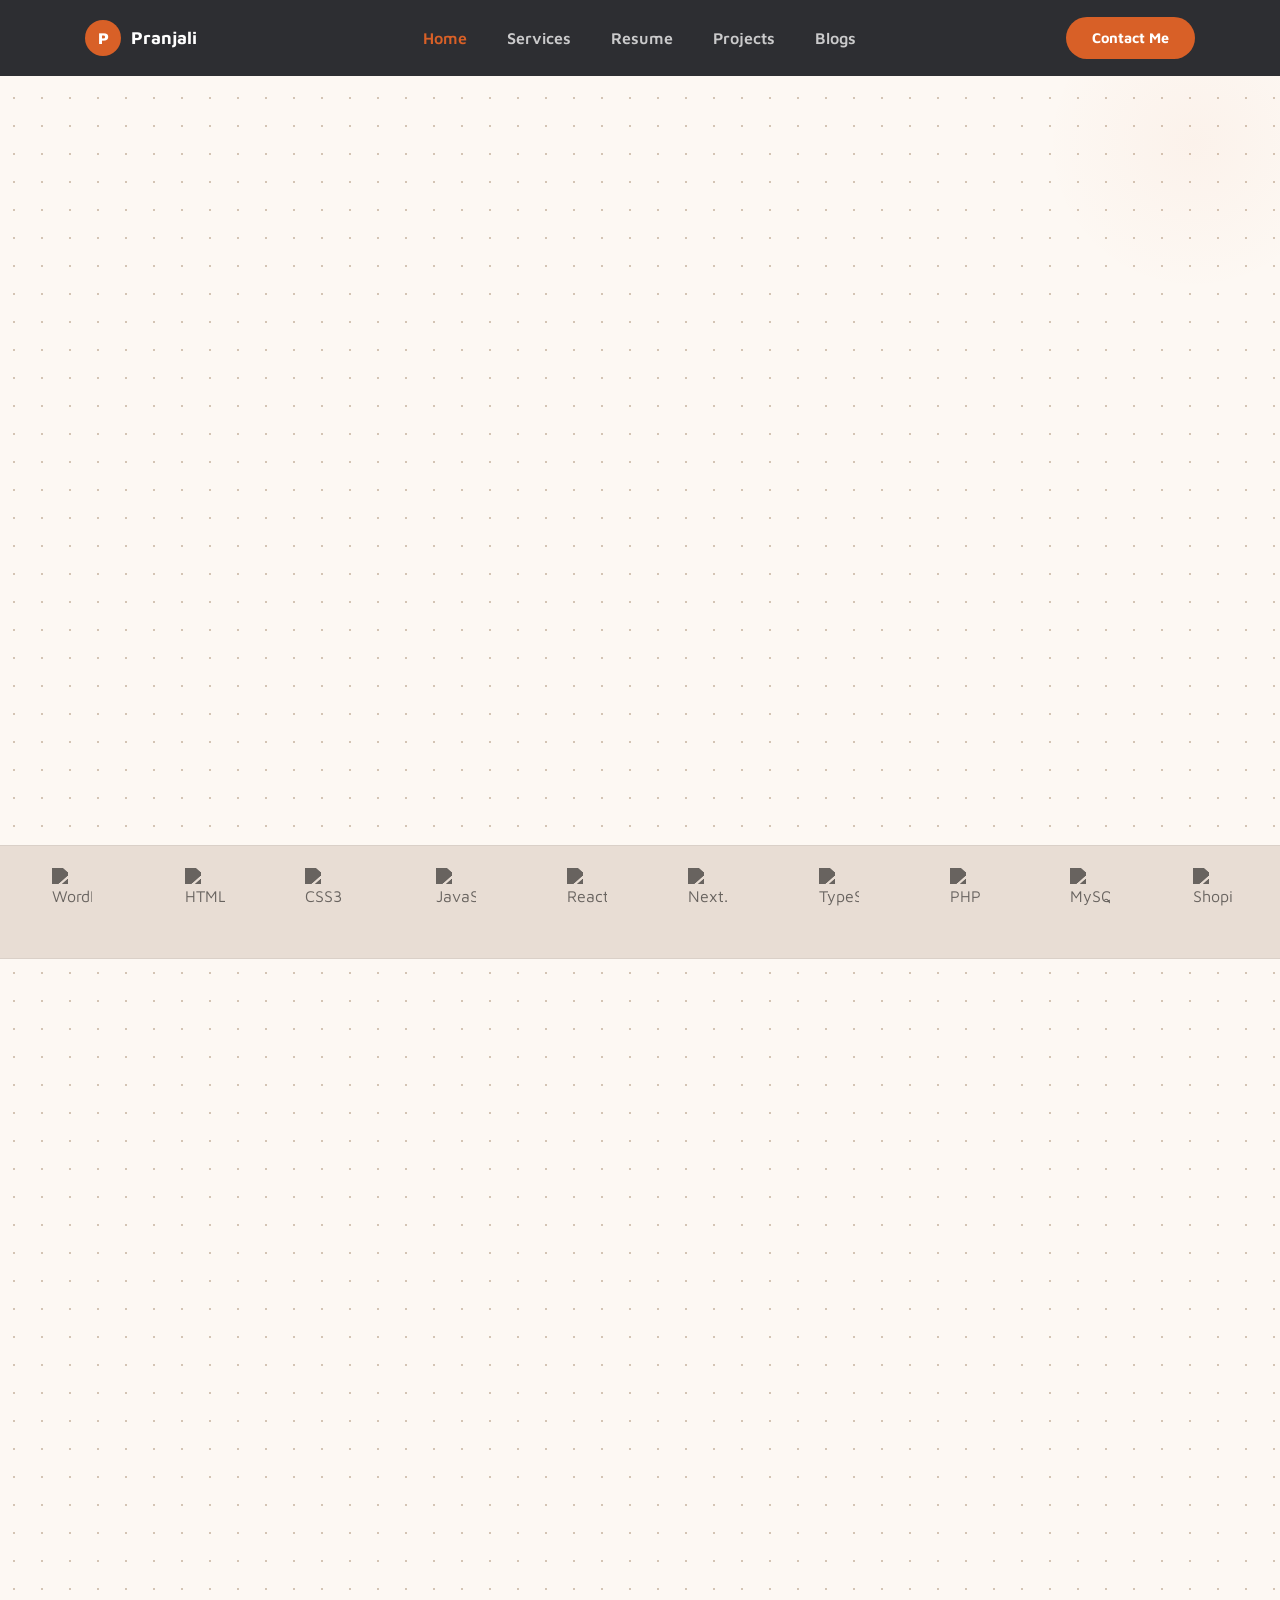
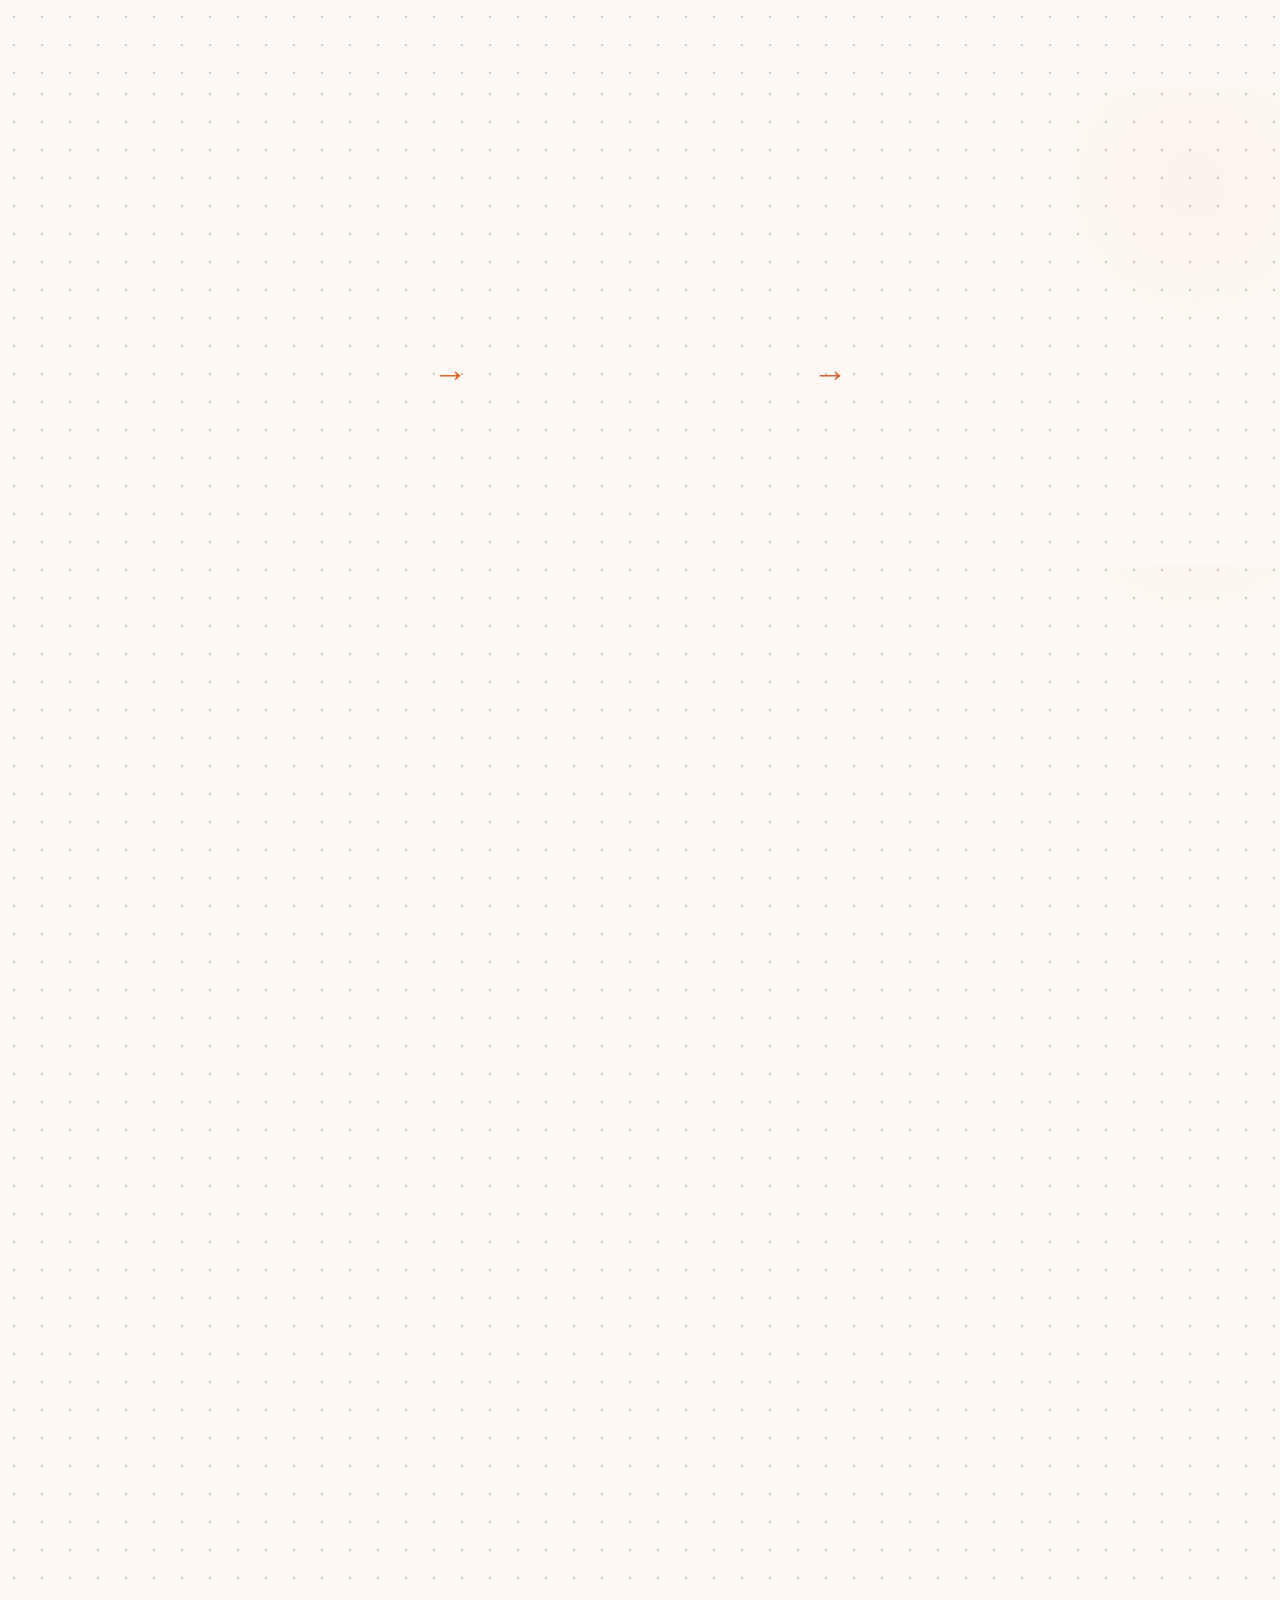
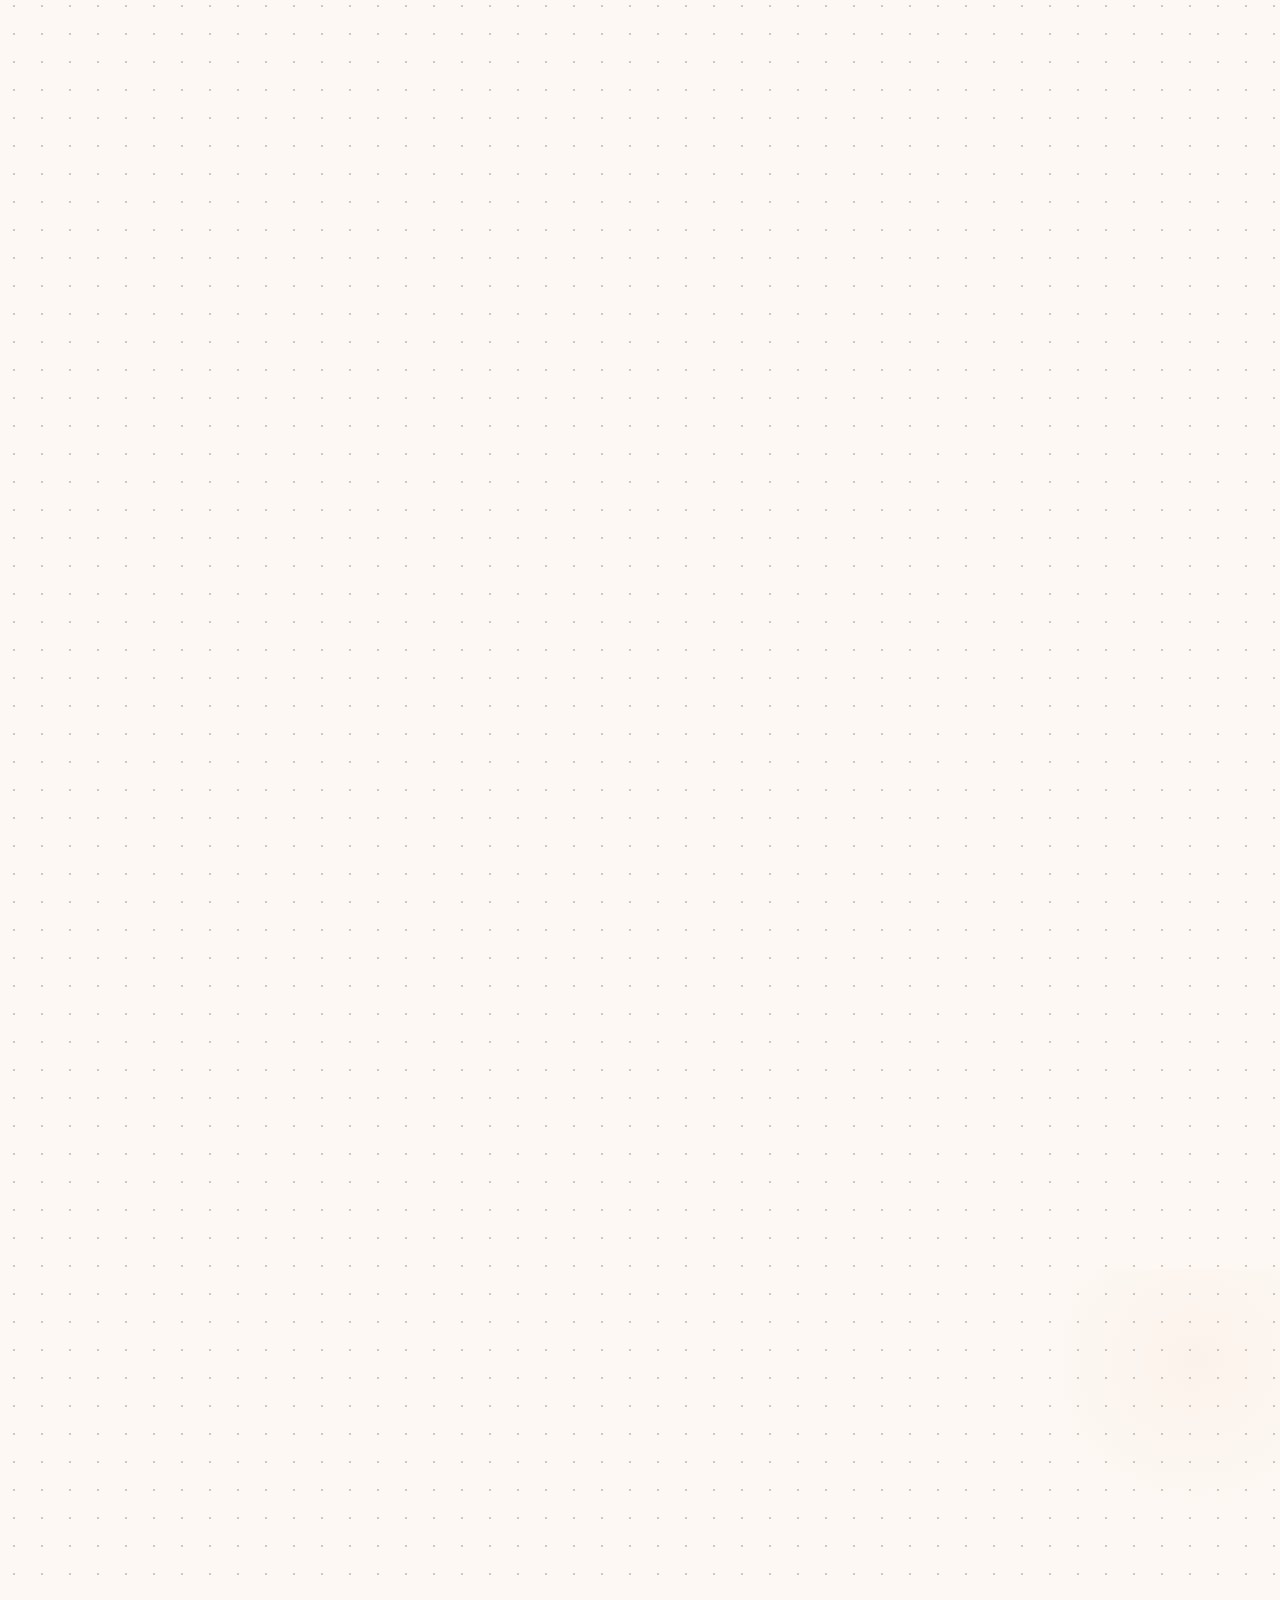
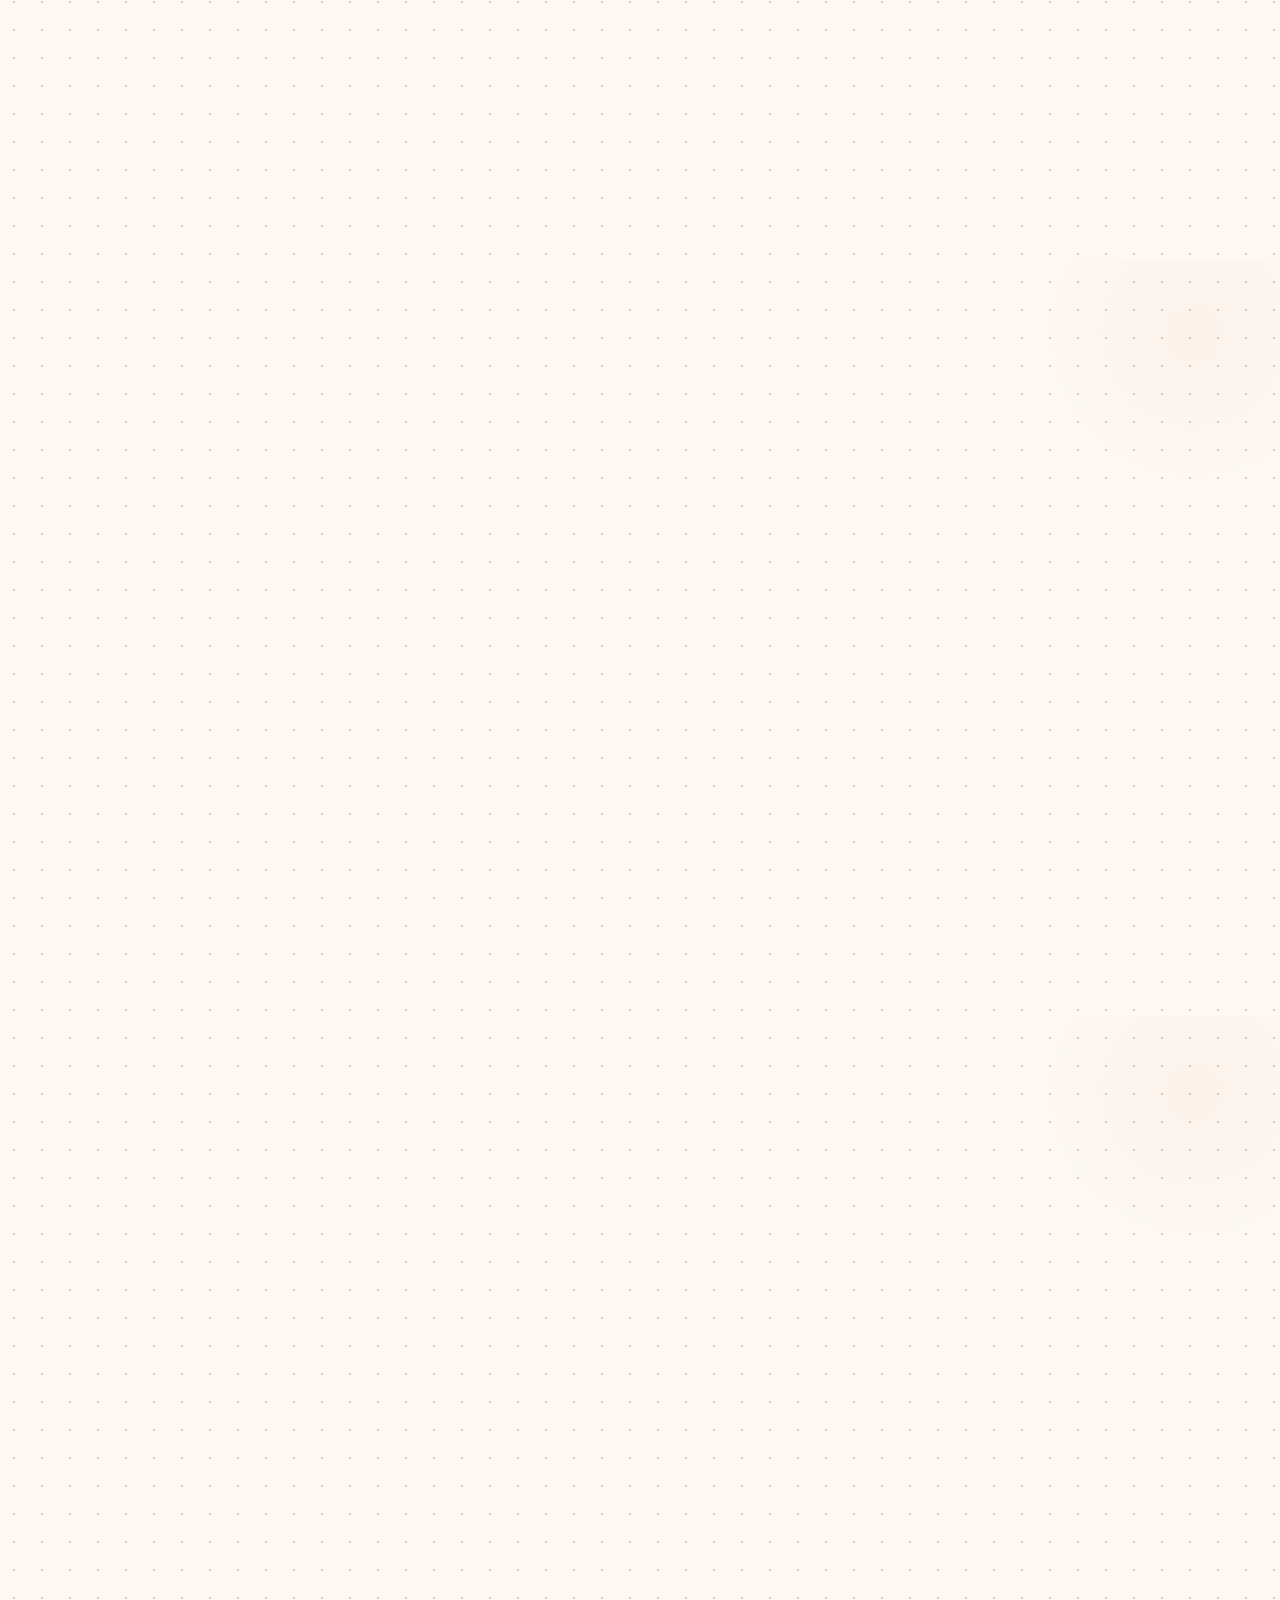
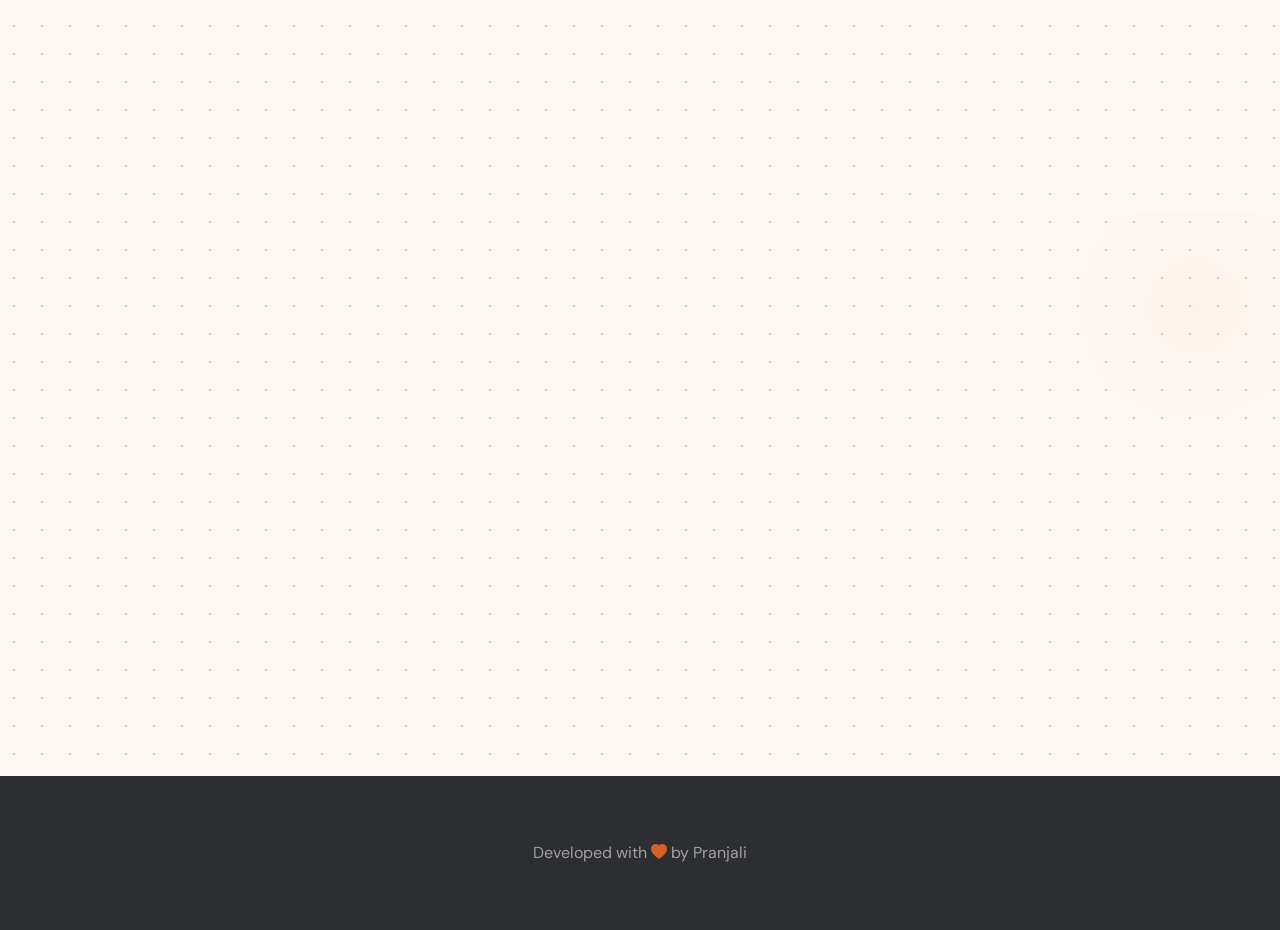
==== commit 4ae8a70b: "✨ Add Compassion Recovery Centers project (position #2) + optimize all images (76% reduction) + add " ====
--- a/index.html
+++ b/index.html
@@ -8,6 +8,12 @@
   <meta name="author" content="Pranjali Sachan">
 
   <title>Pranjali Sachan</title>
+
+  <!-- Performance: DNS Prefetch for CDNs -->
+  <link rel="dns-prefetch" href="//cdn.jsdelivr.net">
+  <link rel="dns-prefetch" href="//fonts.googleapis.com">
+  <link rel="dns-prefetch" href="//fonts.gstatic.com">
+  <link rel="dns-prefetch" href="//unpkg.com">
 
   <link type="image/png" sizes="96x96" rel="icon" href="images/icons/icons8-female-96.png">
   <link rel="stylesheet" href="css/bootstrap.min.css">
@@ -293,8 +299,25 @@
               </div>
             </div>
 
-            <!-- Card 2: Rumzer -->
+            <!-- Card 2: Compassion Recovery Centers -->
             <div class="col-lg-6 col-12 mb-5" data-aos="fade-up" data-aos-delay="300">
+              <div class="live-site-card">
+                <div class="live-site-thumb">
+                  <img src="images/project/compassion-recovery-home.png" alt="Compassion Recovery Centers website preview" class="img-fluid" loading="lazy">
+                </div>
+                <div class="live-site-body">
+                  <small class="text-muted d-block mb-2">WordPress / Healthcare Website</small>
+                  <h5 class="mb-3">Compassion Recovery Centers</h5>
+                  <p class="small text-muted mb-4" style="font-size: 0.95rem;">Mental health and addiction recovery treatment center offering IOP, virtual, and outpatient programs with evidence-based dual diagnosis care.</p>
+                  <a href="https://compassionrecoverycenters.com/" target="_blank" rel="noopener" class="btn custom-btn">
+                    Explore Project <i class="bi bi-arrow-right ml-2"></i>
+                  </a>
+                </div>
+              </div>
+            </div>
+
+            <!-- Card 3: Rumzer -->
+            <div class="col-lg-6 col-12 mb-5" data-aos="fade-up" data-aos-delay="100">
               <div class="live-site-card">
                 <div class="live-site-thumb">
                   <img src="images/project/project-08.png" alt="Rumzer website preview" class="img-fluid" loading="lazy">
@@ -310,8 +333,8 @@
               </div>
             </div>
 
-            <!-- Card 3: Lenzip -->
-            <div class="col-lg-6 col-12 mb-5" data-aos="fade-up" data-aos-delay="100">
+            <!-- Card 4: Lenzip -->
+            <div class="col-lg-6 col-12 mb-5" data-aos="fade-up" data-aos-delay="200">
               <div class="live-site-card">
                 <div class="live-site-thumb">
                   <img src="images/project/Lenzip-Home.png" alt="Lenzip website preview" class="img-fluid" loading="lazy">
@@ -327,8 +350,8 @@
               </div>
             </div>
 
-            <!-- Card 4: Cornerstone -->
-            <div class="col-lg-6 col-12 mb-5" data-aos="fade-up" data-aos-delay="300">
+            <!-- Card 5: Cornerstone -->
+            <div class="col-lg-6 col-12 mb-5" data-aos="fade-up" data-aos-delay="400">
               <div class="live-site-card">
                 <div class="live-site-thumb">
                   <img src="images/project/cornerstone-website.png" alt="Cornerstone website preview" class="img-fluid" loading="lazy">
@@ -338,23 +361,6 @@
                   <h5 class="mb-3">Cornerstone</h5>
                   <p class="small text-muted mb-4" style="font-size: 0.95rem;">A comprehensive corporate solution providing regulatory licensing management with an Emphasis on clarity and trust.</p>
                   <a href="https://cornerstonelicensing.com/" target="_blank" rel="noopener" class="btn custom-btn">
-                    Explore Project <i class="bi bi-arrow-right ml-2"></i>
-                  </a>
-                </div>
-              </div>
-            </div>
-
-            <!-- Card 5: OneTribe -->
-            <div class="col-lg-6 col-12 mb-5" data-aos="fade-up" data-aos-delay="100">
-              <div class="live-site-card">
-                <div class="live-site-thumb">
-                  <img src="images/project/OneTribe-Home.png" alt="OneTribe website preview" class="img-fluid" loading="lazy">
-                </div>
-                <div class="live-site-body">
-                  <small class="text-muted d-block mb-2">WordPress / Custom Theme</small>
-                  <h5 class="mb-3">OneTribe</h5>
-                  <p class="small text-muted mb-4" style="font-size: 0.95rem;">A scalable community platform built with custom member portals, integrated workflows, and modern UI.</p>
-                  <a href="https://app.onetribe.team/" target="_blank" rel="noopener" class="btn custom-btn">
                     Explore Project <i class="bi bi-arrow-right ml-2"></i>
                   </a>
                 </div>
@@ -719,16 +725,16 @@
     </div>
   </footer>
 
-  <script src="js/jquery-3.3.1.min.js"></script>
-  <script src="js/popper.min.js"></script>
-  <script src="js/bootstrap.min.js"></script>
-  <script src="js/Headroom.js"></script>
-  <script src="js/jQuery.headroom.js"></script>
-  <script src="js/owl.carousel.min.js"></script>
-  <script src="js/smoothscroll.js"></script>
-  <script src="js/tippy.min.js"></script>
-  <script src="js/custom.js?v=3"></script>
-  <script src="https://unpkg.com/aos@next/dist/aos.js"></script>
+  <script defer src="js/jquery-3.3.1.min.js"></script>
+  <script defer src="js/popper.min.js"></script>
+  <script defer src="js/bootstrap.min.js"></script>
+  <script defer src="js/Headroom.js"></script>
+  <script defer src="js/jQuery.headroom.js"></script>
+  <script defer src="js/owl.carousel.min.js"></script>
+  <script defer src="js/smoothscroll.js"></script>
+  <script defer src="js/tippy.min.js"></script>
+  <script defer src="js/custom.js?v=3"></script>
+  <script defer src="https://unpkg.com/aos@next/dist/aos.js"></script>
   <script>
     AOS.init({
       duration: 1000,
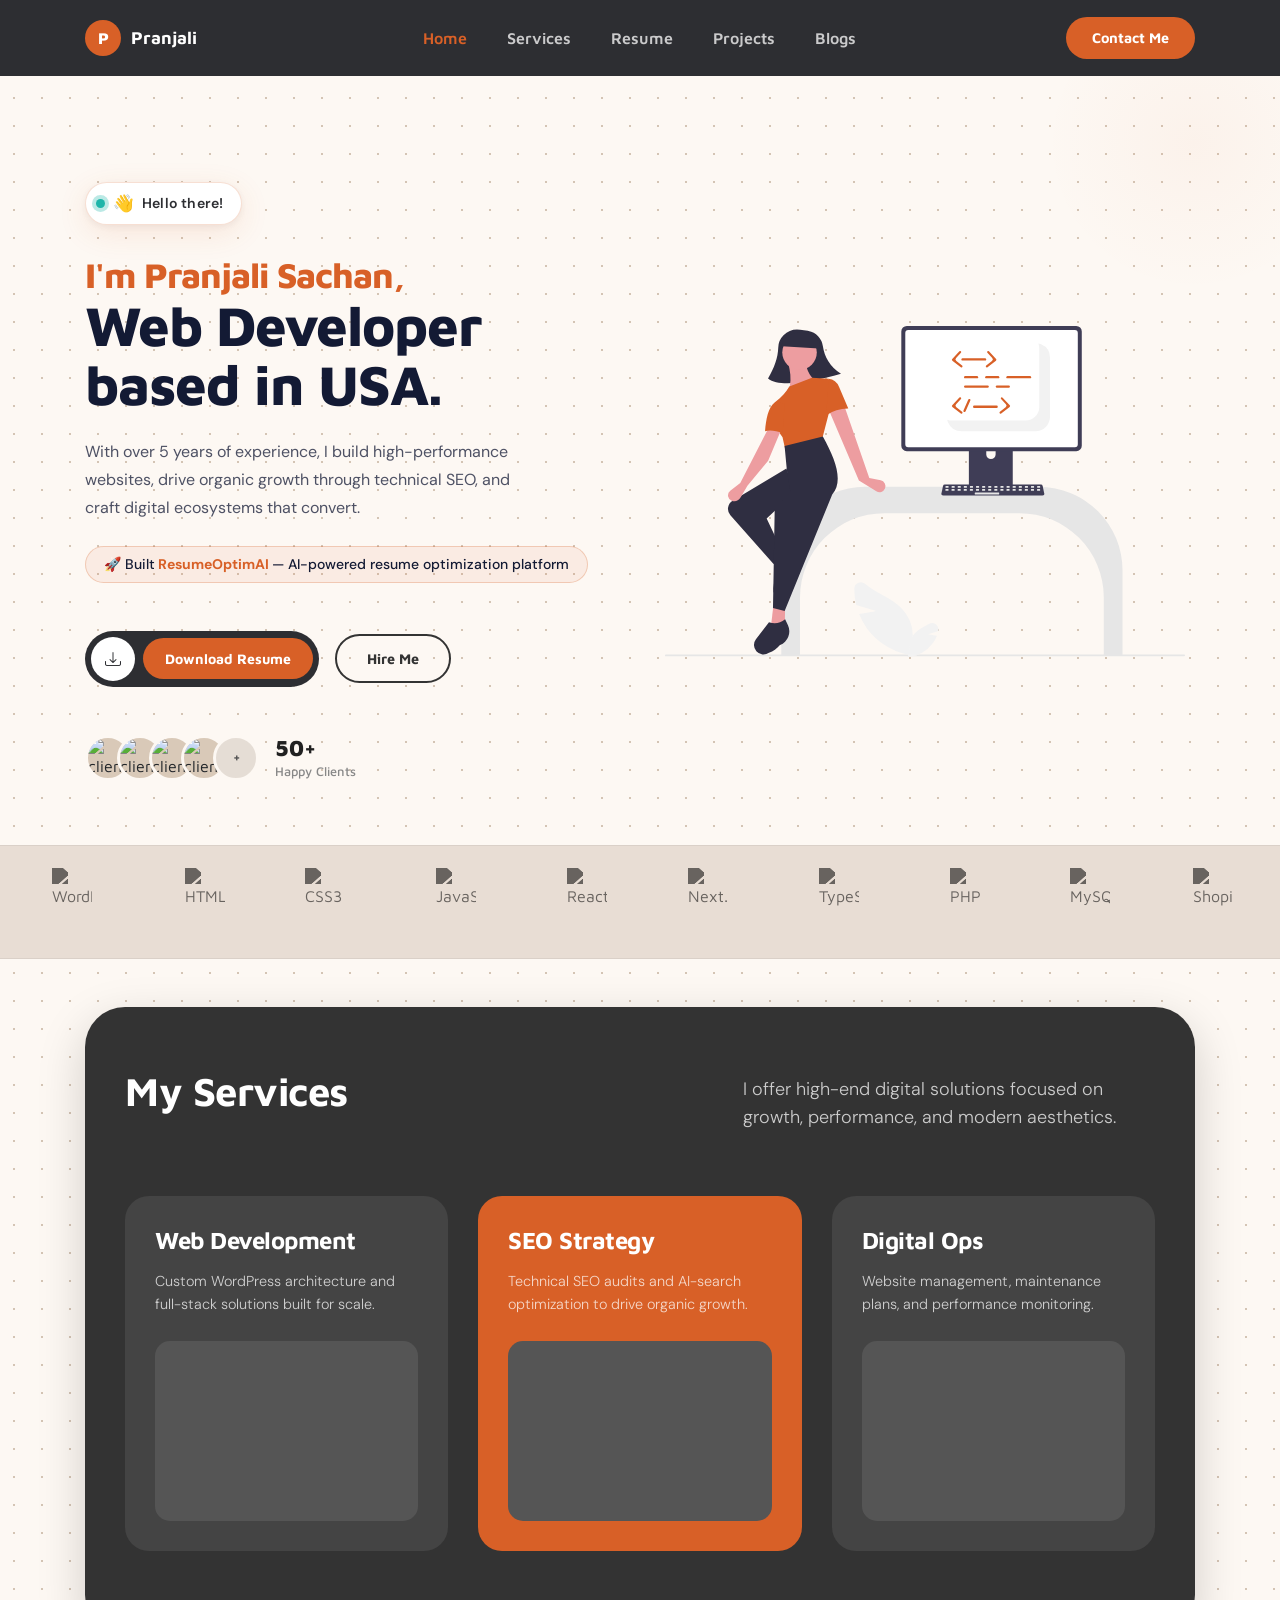
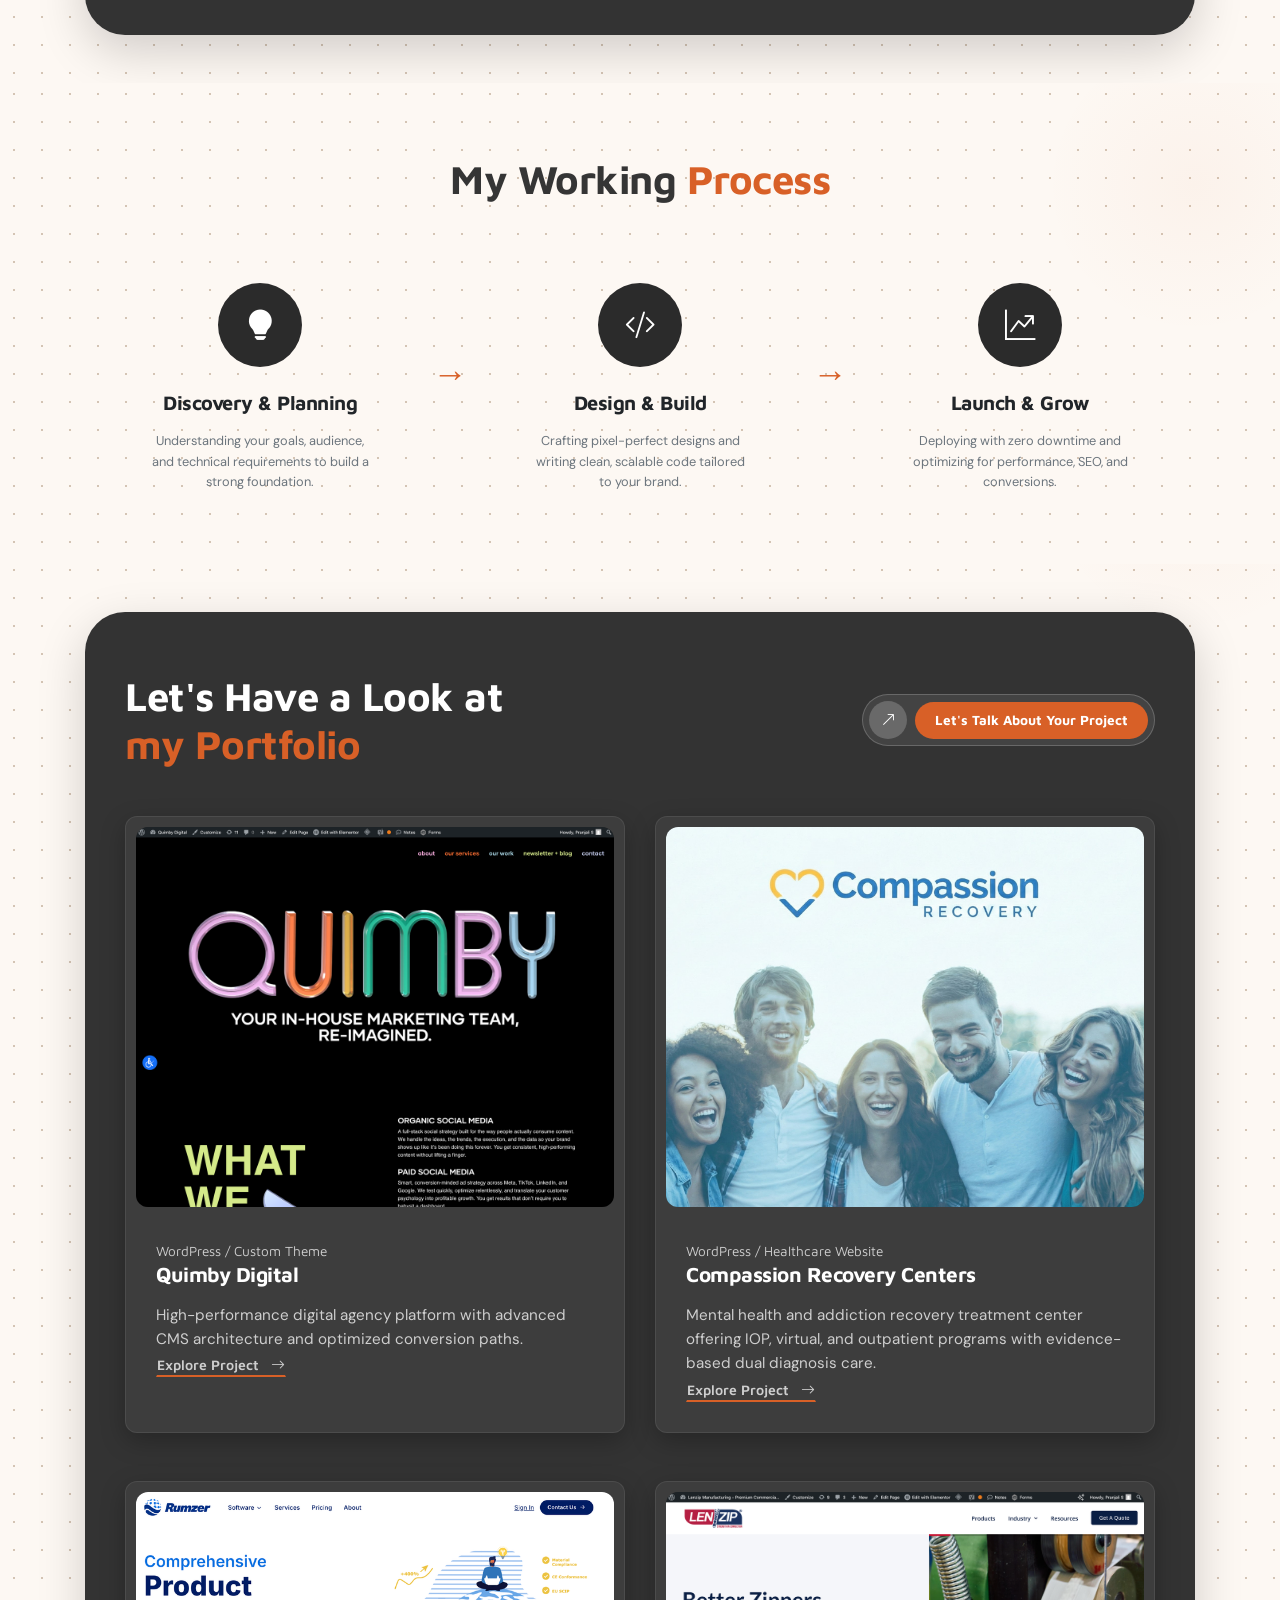
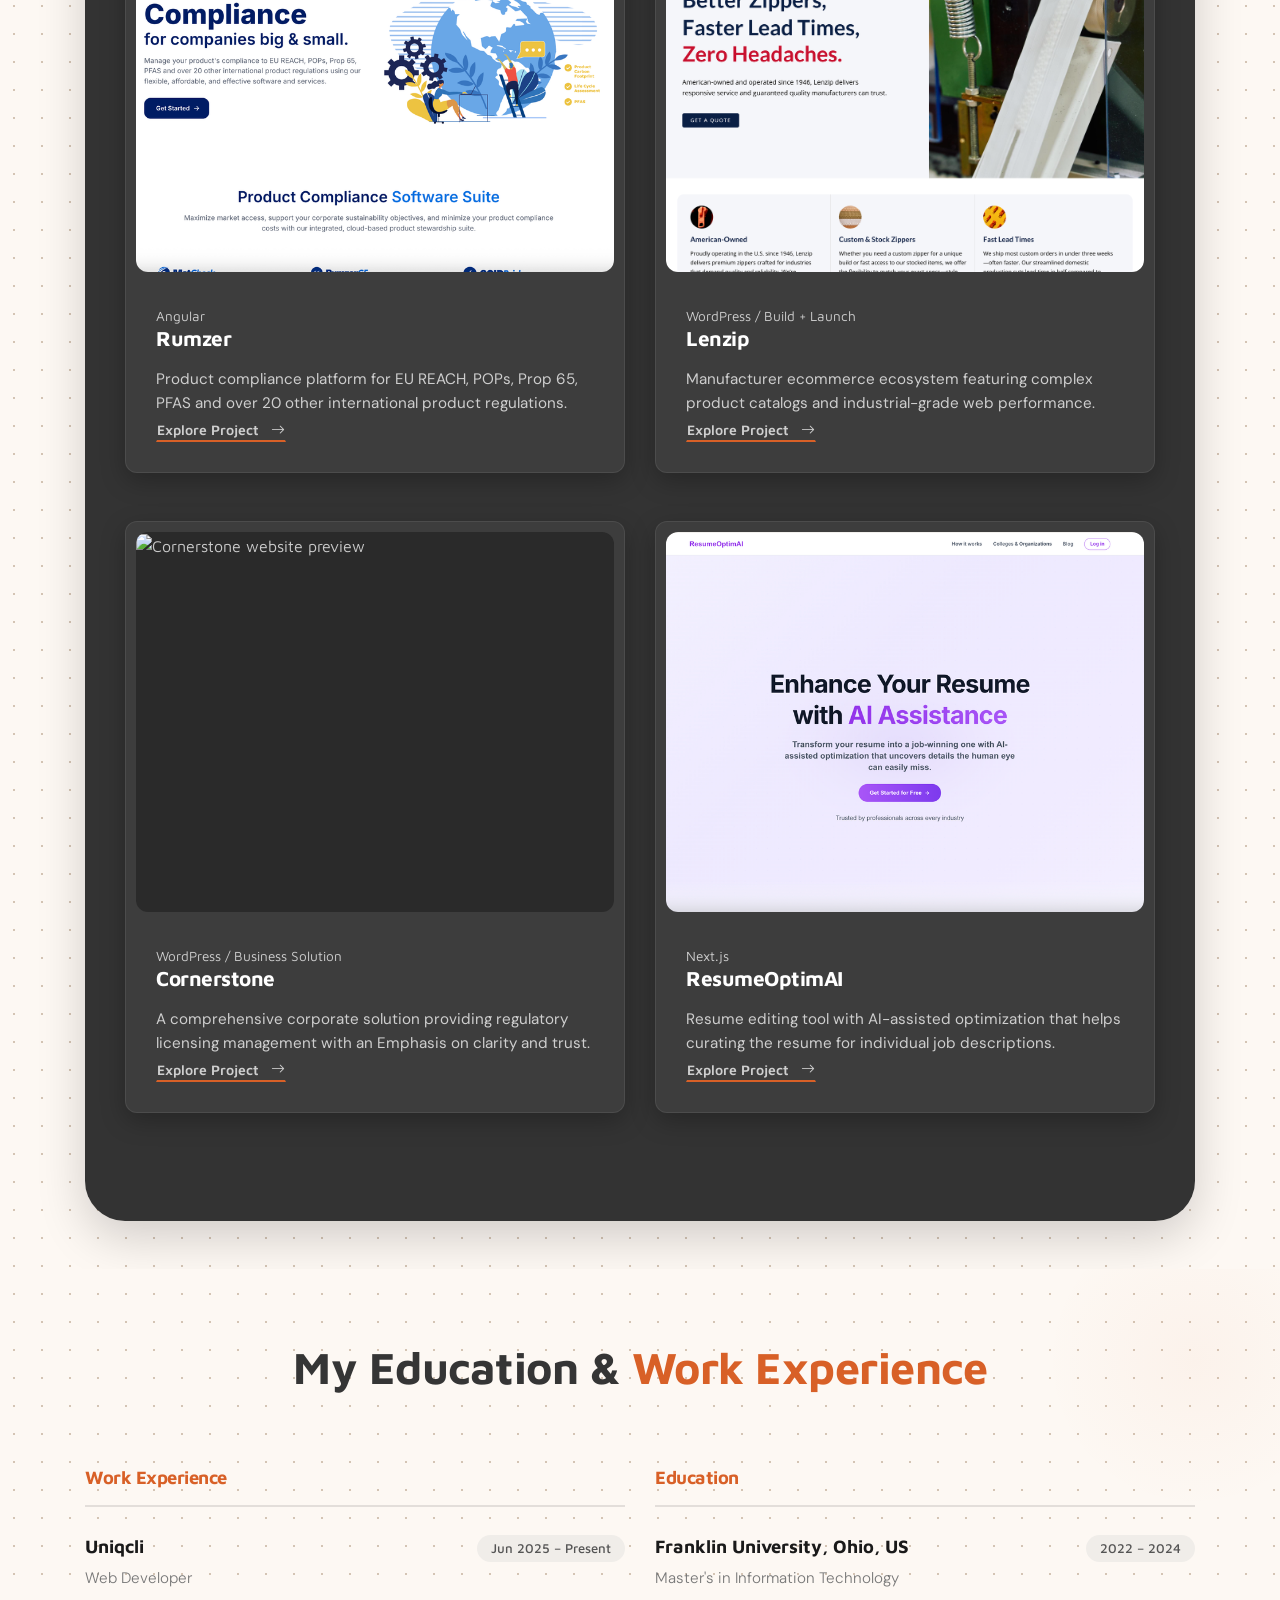
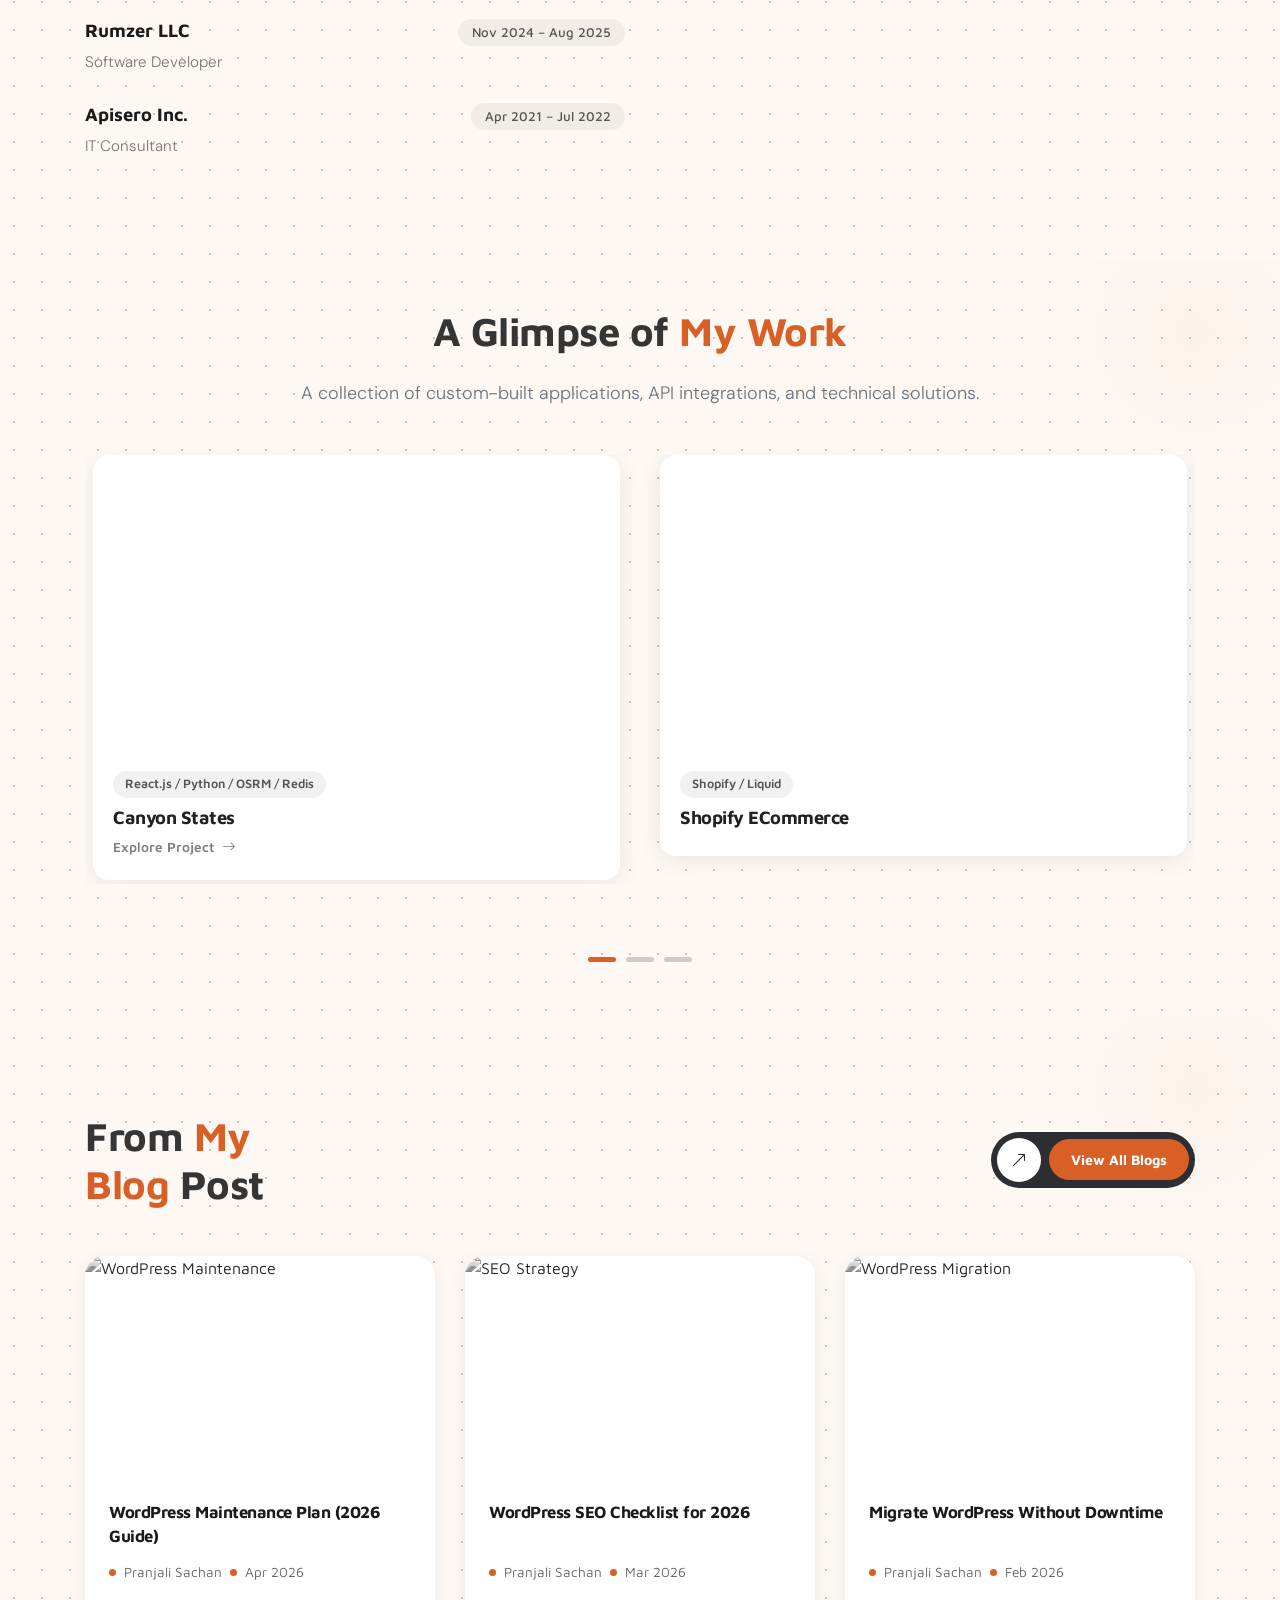
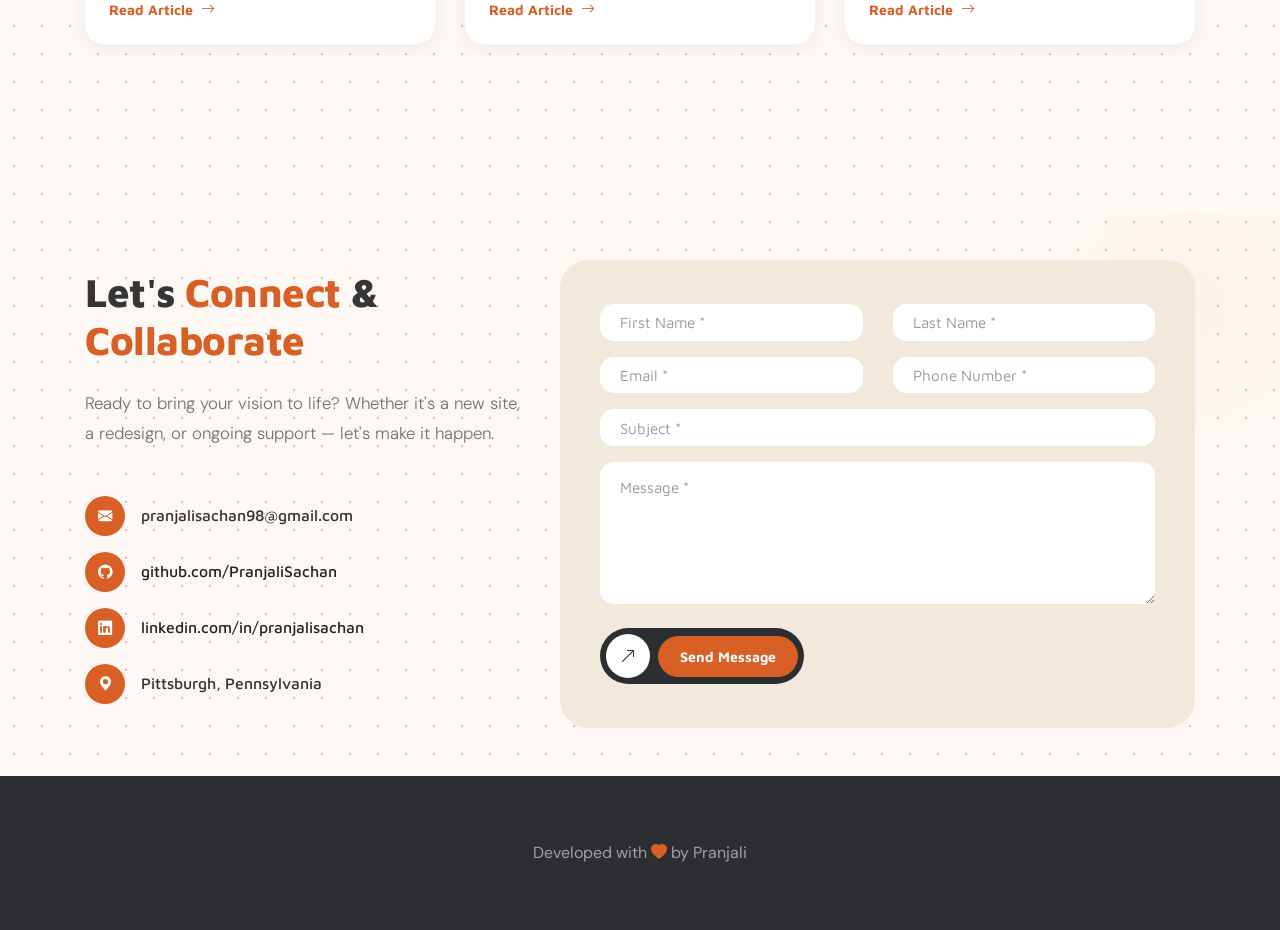
==== commit ff8cce15: "Add Compassion Recovery Centers project - Replace One Tribe, position #2" ====
--- a/index.html
+++ b/index.html
@@ -8,12 +8,6 @@
   <meta name="author" content="Pranjali Sachan">
 
   <title>Pranjali Sachan</title>
-
-  <!-- Performance: DNS Prefetch for CDNs -->
-  <link rel="dns-prefetch" href="//cdn.jsdelivr.net">
-  <link rel="dns-prefetch" href="//fonts.googleapis.com">
-  <link rel="dns-prefetch" href="//fonts.gstatic.com">
-  <link rel="dns-prefetch" href="//unpkg.com">
 
   <link type="image/png" sizes="96x96" rel="icon" href="images/icons/icons8-female-96.png">
   <link rel="stylesheet" href="css/bootstrap.min.css">
@@ -725,16 +719,16 @@
     </div>
   </footer>
 
-  <script defer src="js/jquery-3.3.1.min.js"></script>
-  <script defer src="js/popper.min.js"></script>
-  <script defer src="js/bootstrap.min.js"></script>
-  <script defer src="js/Headroom.js"></script>
-  <script defer src="js/jQuery.headroom.js"></script>
-  <script defer src="js/owl.carousel.min.js"></script>
-  <script defer src="js/smoothscroll.js"></script>
-  <script defer src="js/tippy.min.js"></script>
-  <script defer src="js/custom.js?v=3"></script>
-  <script defer src="https://unpkg.com/aos@next/dist/aos.js"></script>
+  <script src="js/jquery-3.3.1.min.js"></script>
+  <script src="js/popper.min.js"></script>
+  <script src="js/bootstrap.min.js"></script>
+  <script src="js/Headroom.js"></script>
+  <script src="js/jQuery.headroom.js"></script>
+  <script src="js/owl.carousel.min.js"></script>
+  <script src="js/smoothscroll.js"></script>
+  <script src="js/tippy.min.js"></script>
+  <script src="js/custom.js?v=3"></script>
+  <script src="https://unpkg.com/aos@next/dist/aos.js"></script>
   <script>
     AOS.init({
       duration: 1000,
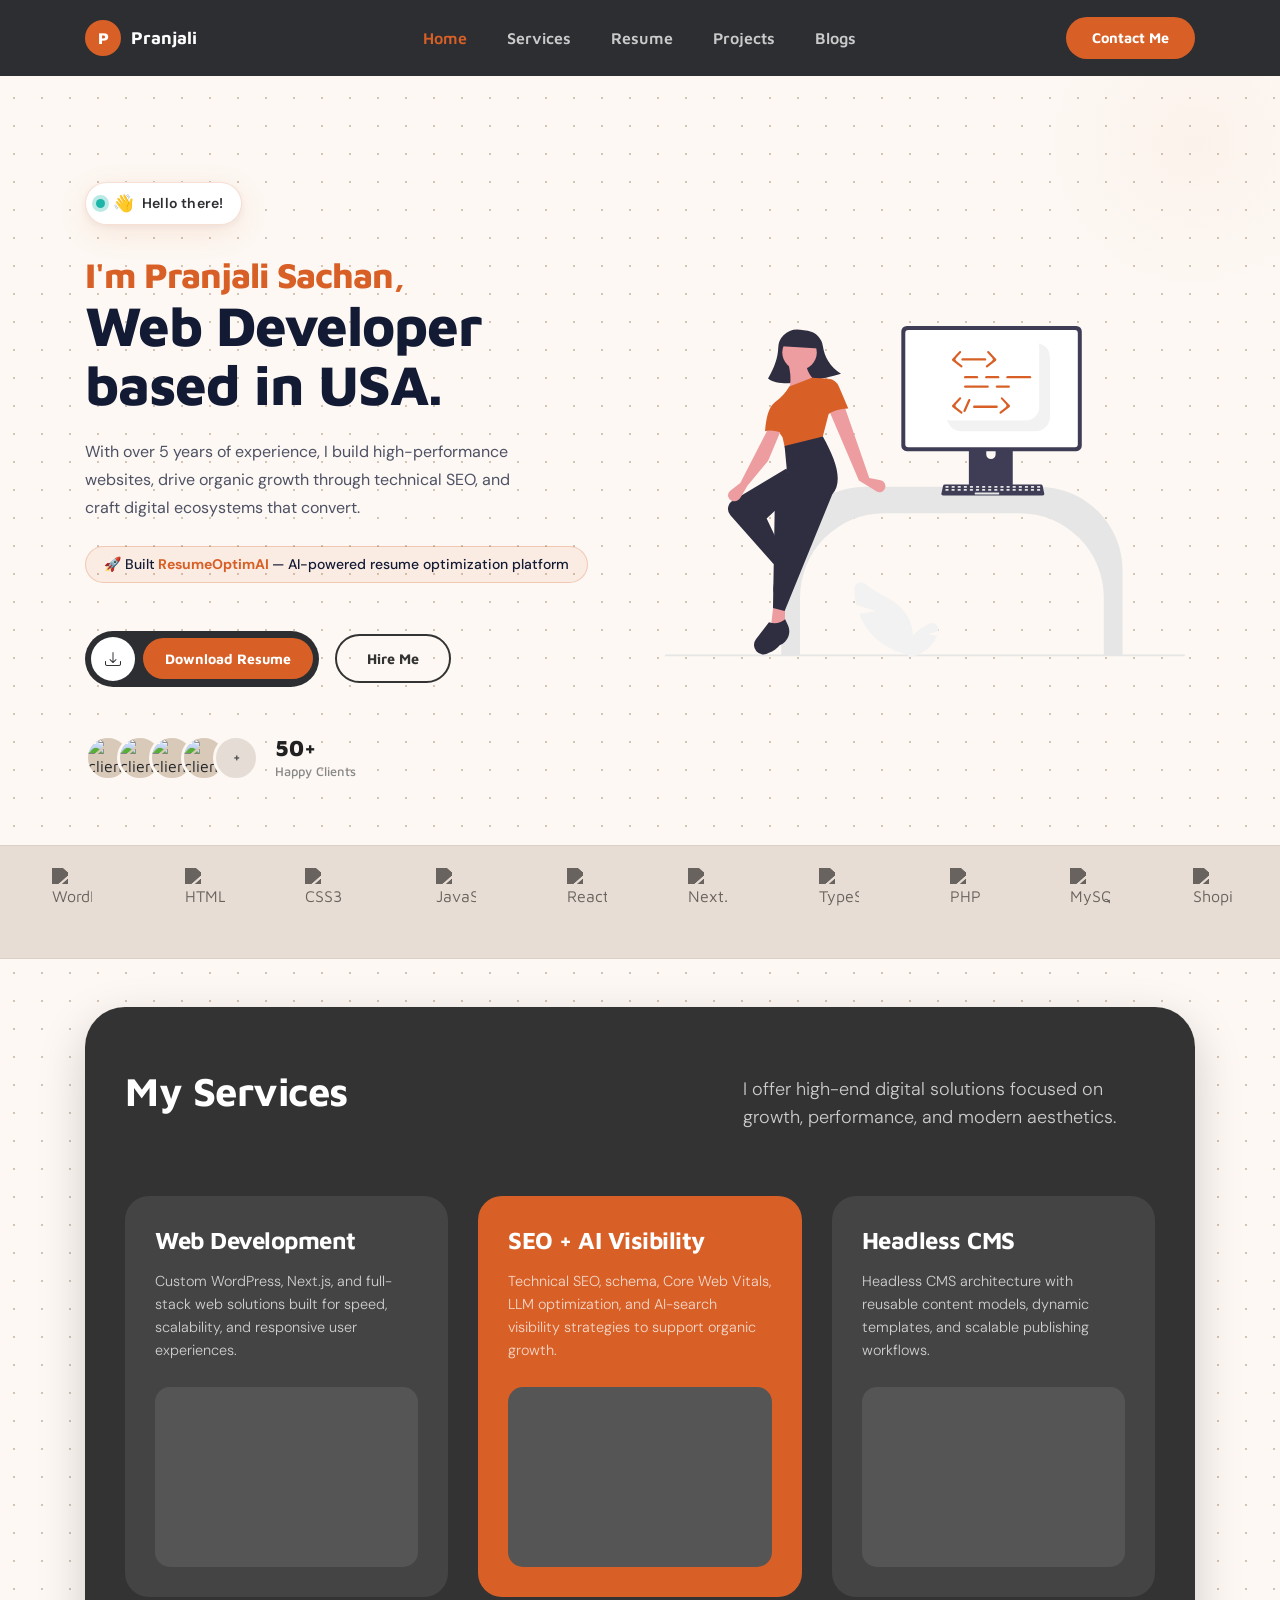
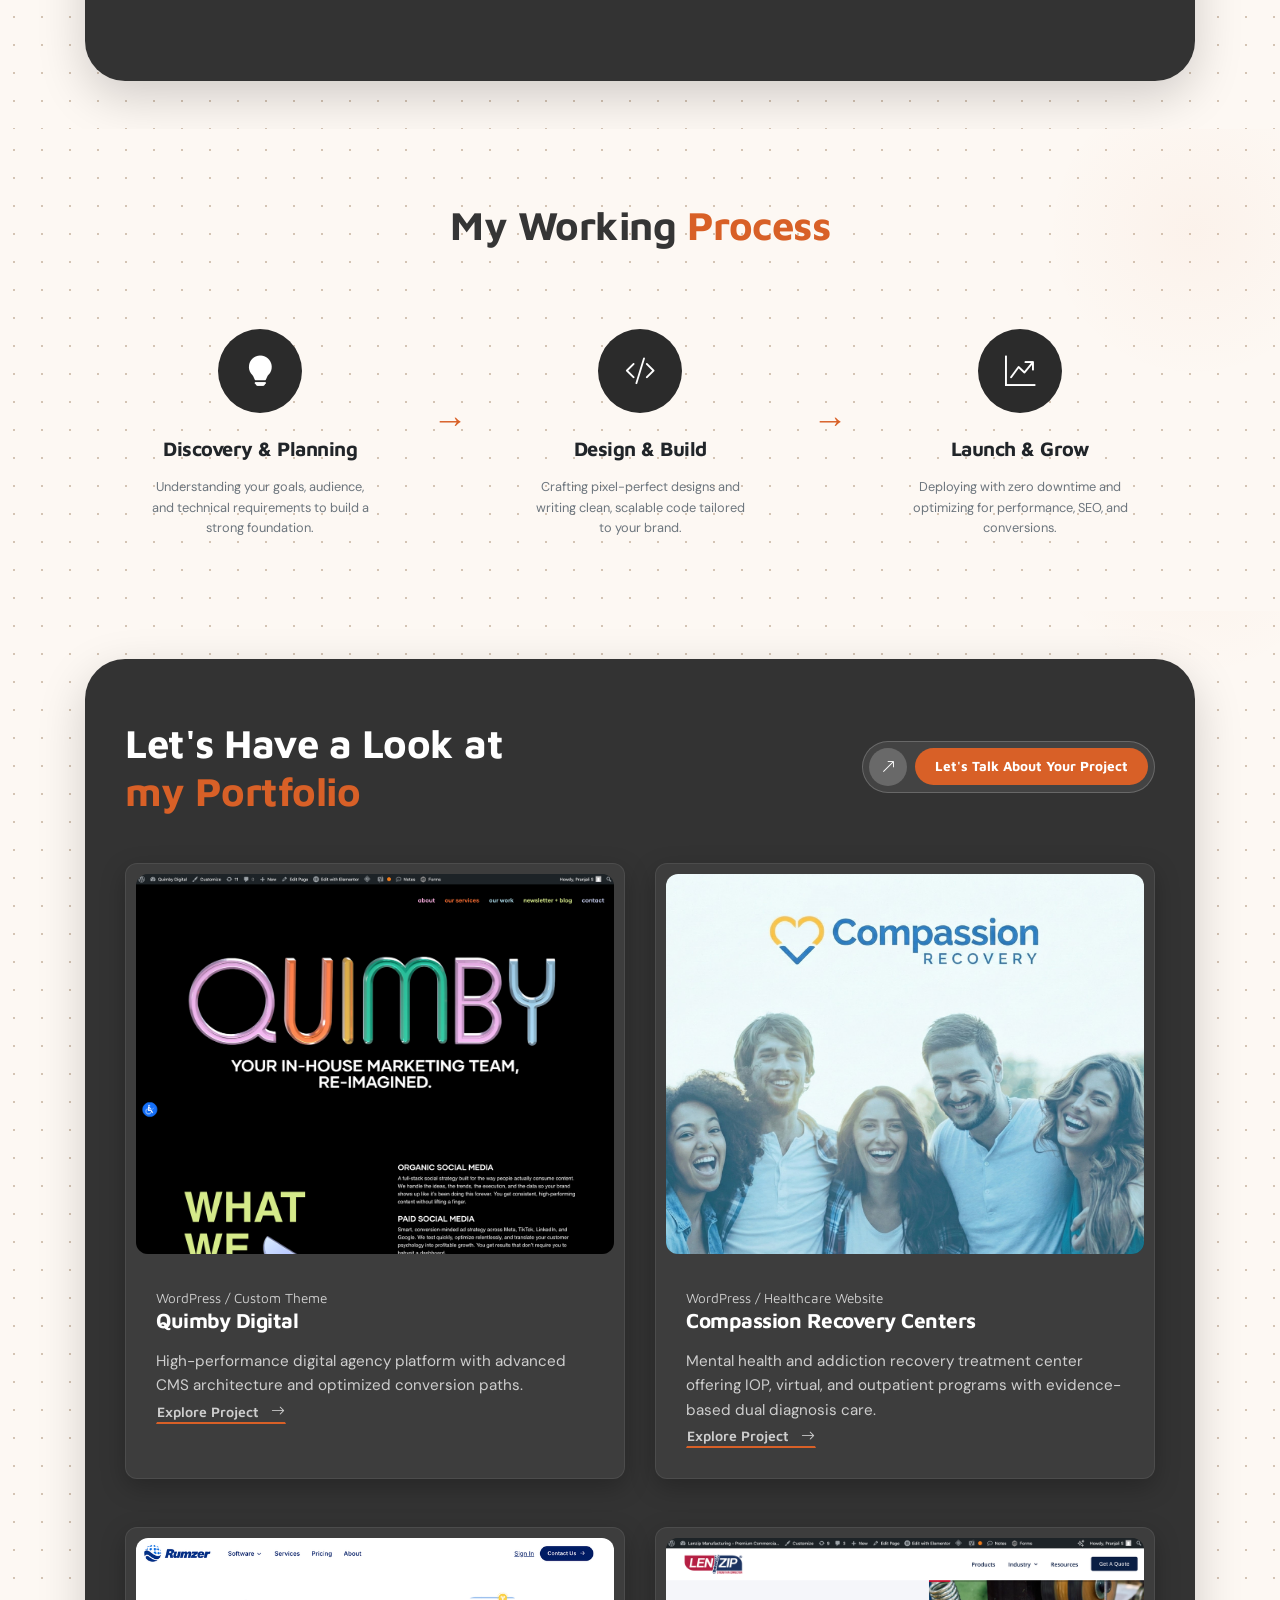
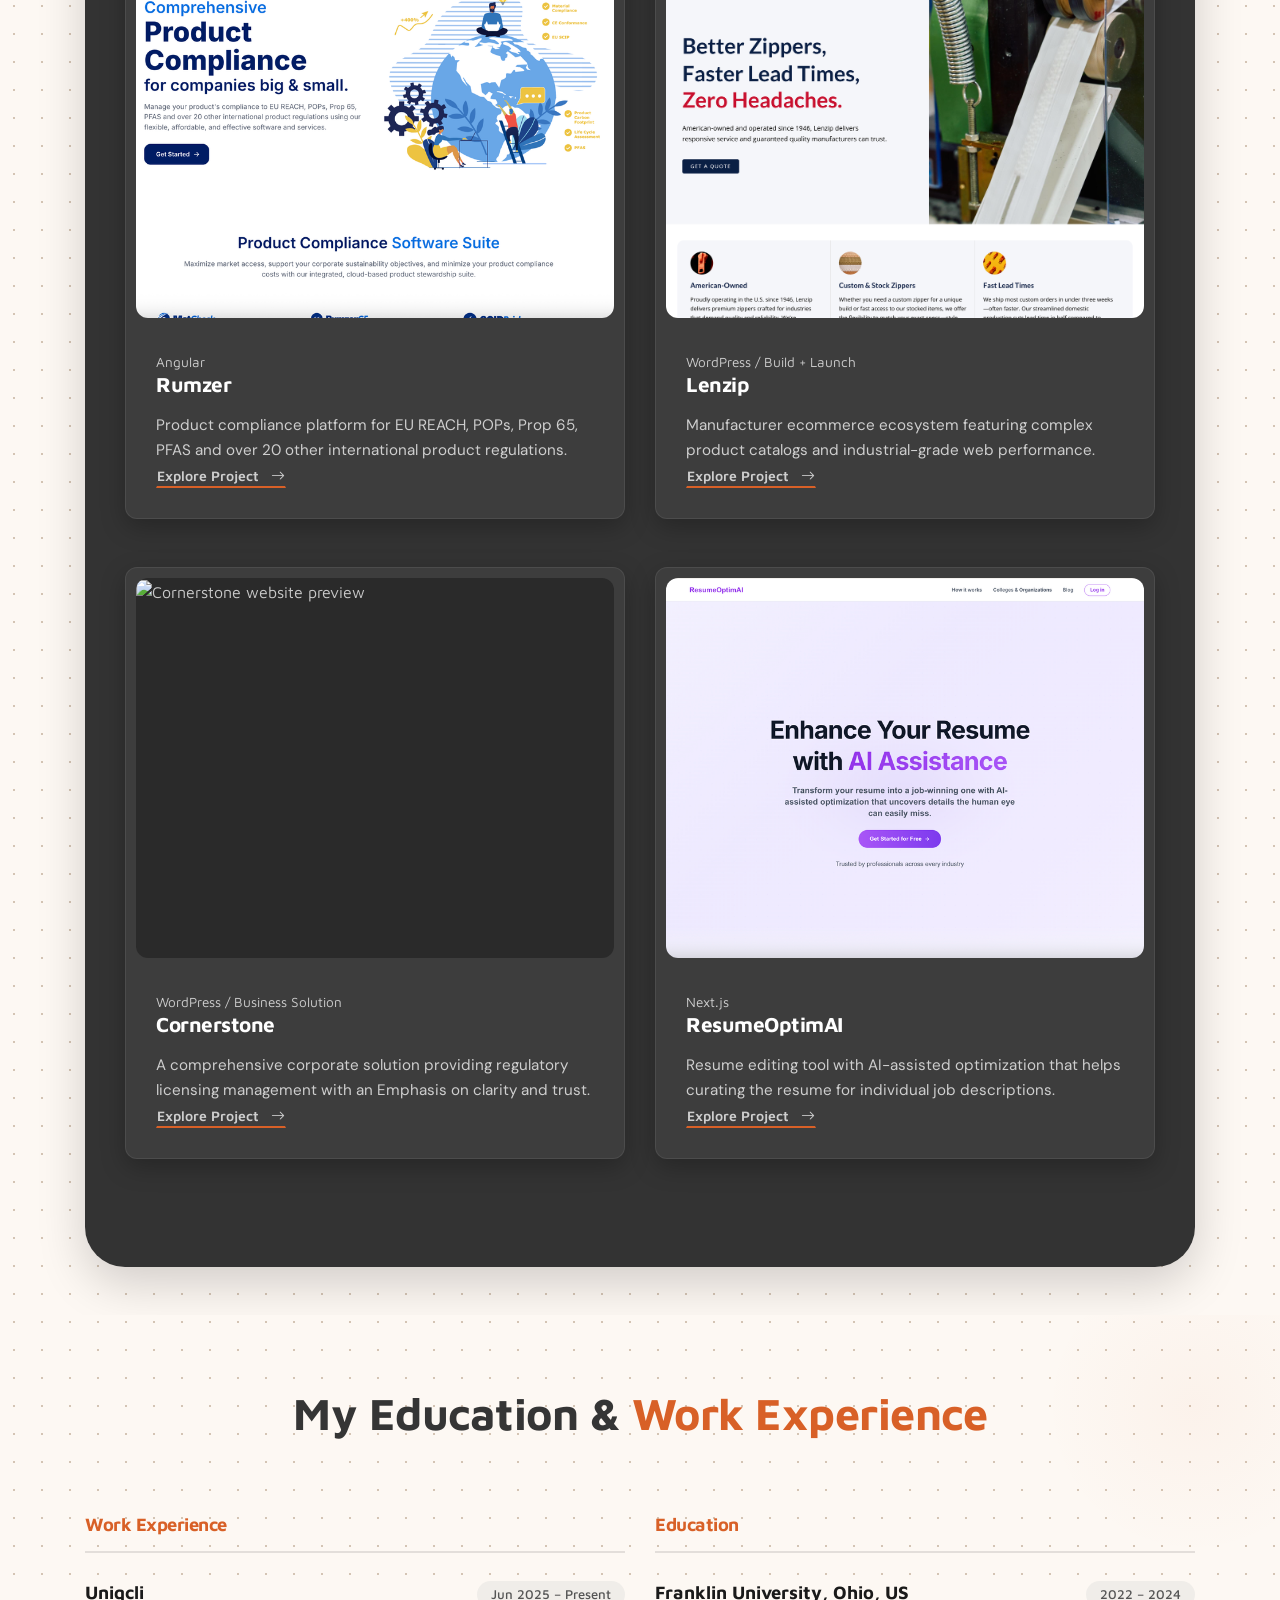
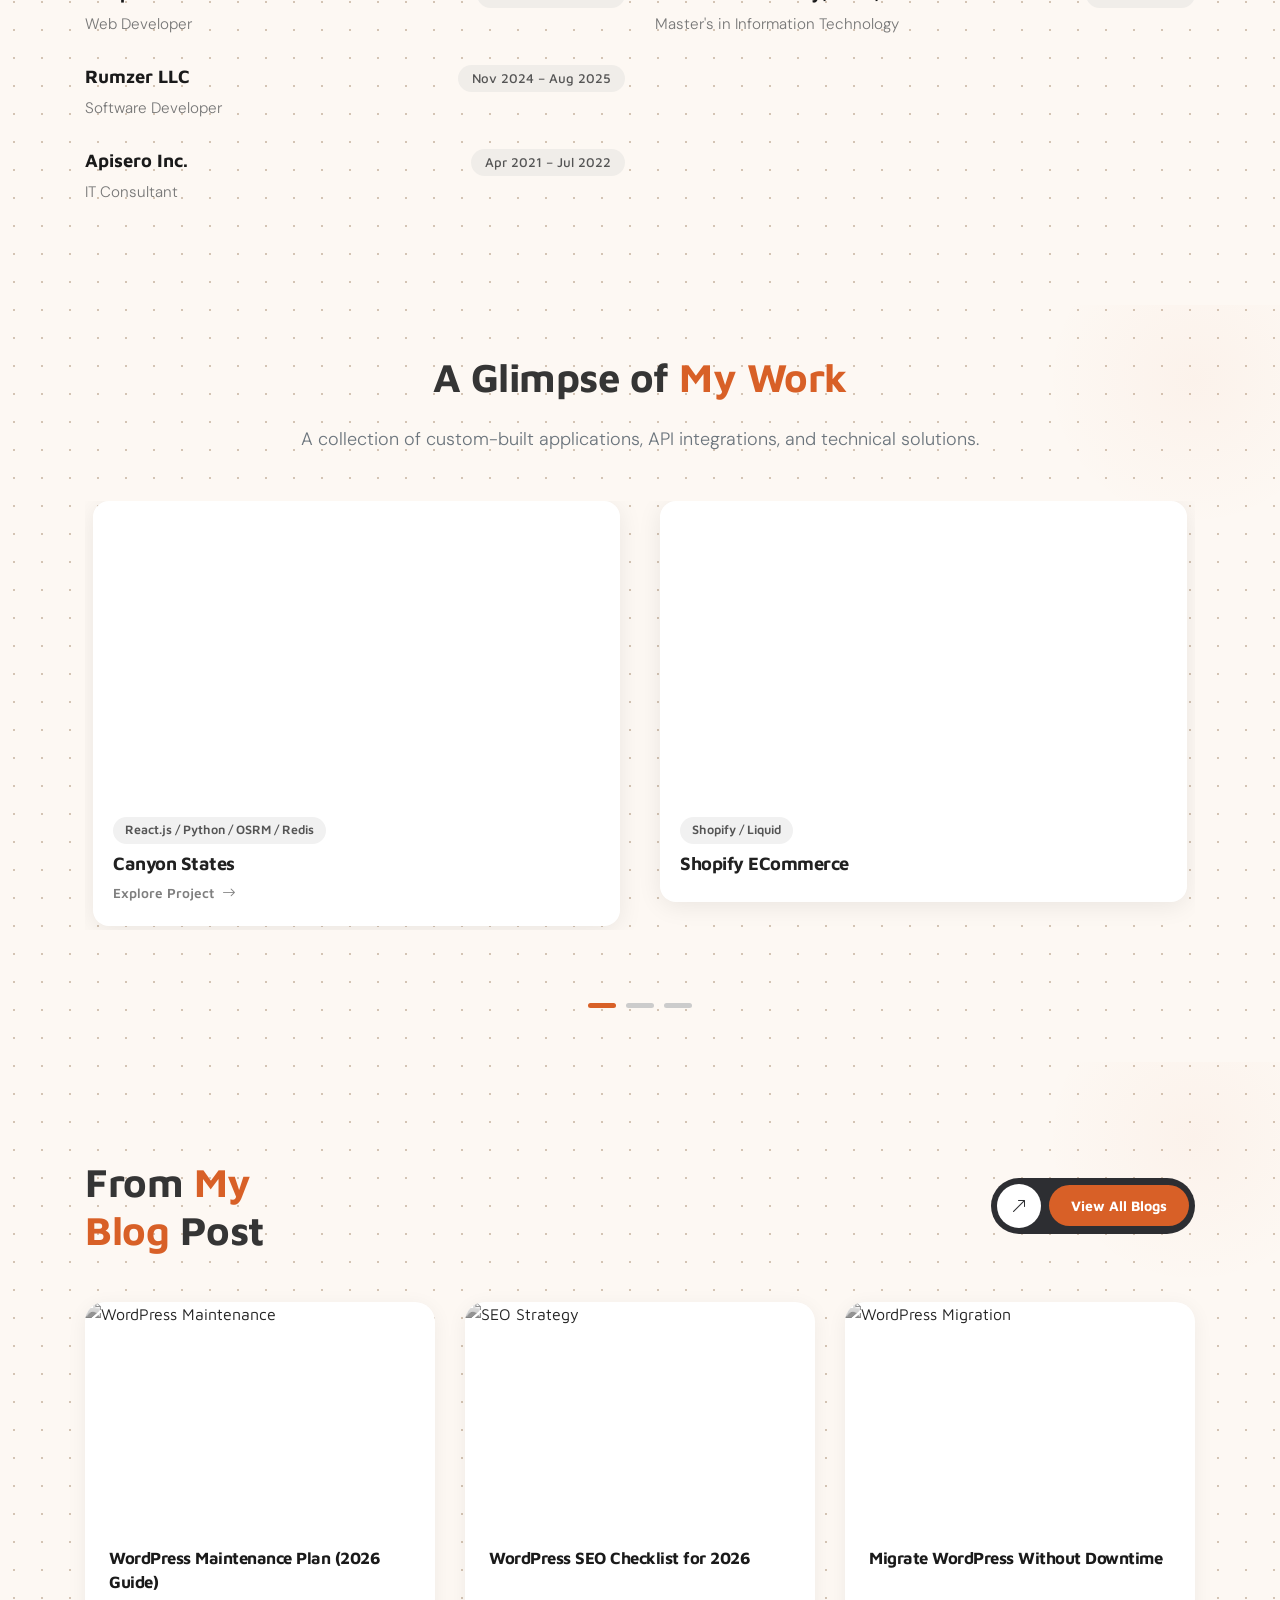
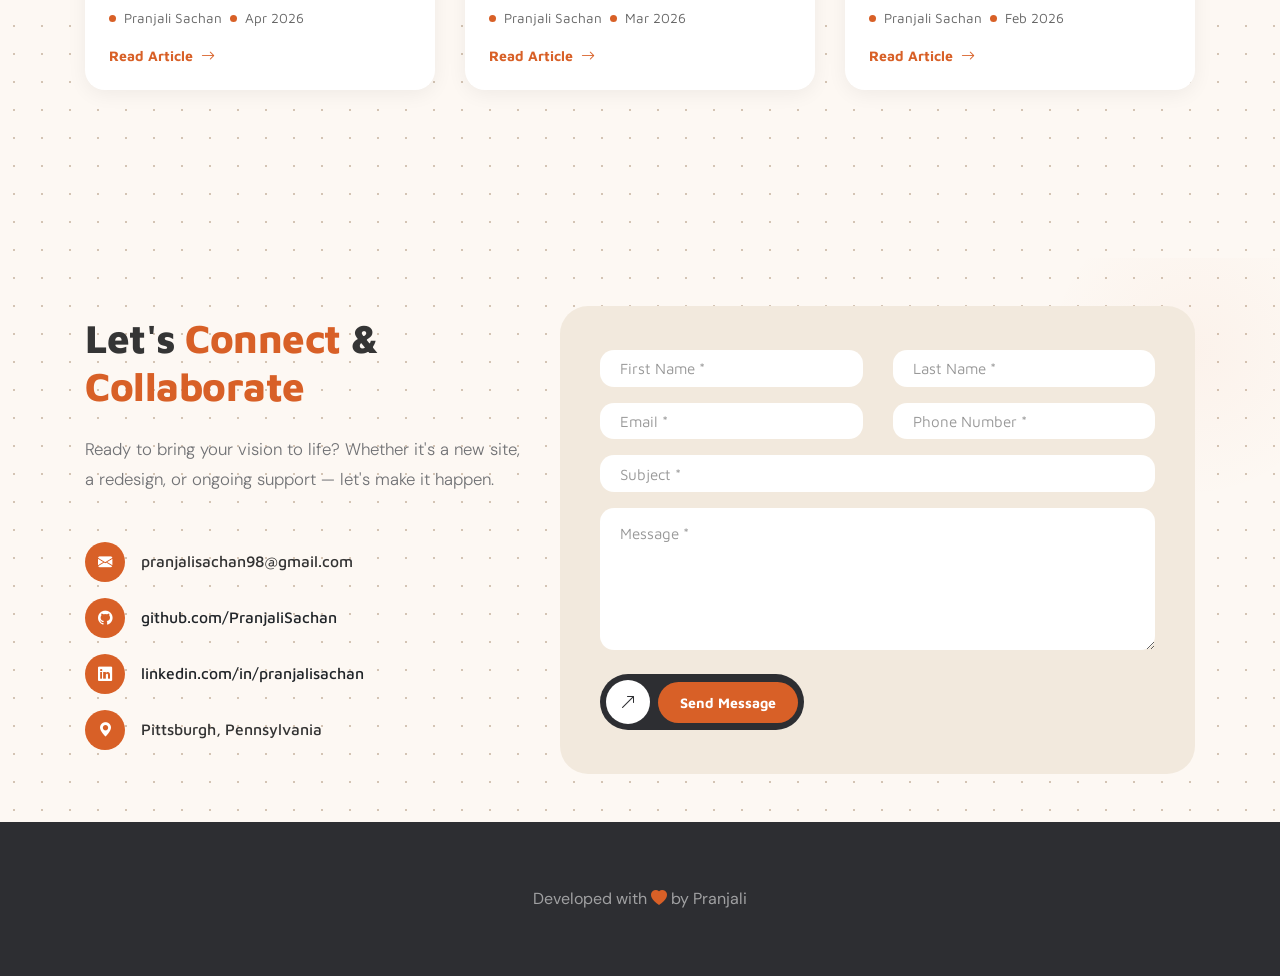
==== commit 6f524541: "Update services section and fix AOS animation initialization" ====
--- a/index.html
+++ b/index.html
@@ -89,7 +89,7 @@
             </div>
 
             <div class="hero-cta-group mb-5">
-              <a href="files/Pranjali-Sachan-Resume.pdf" target="_blank" rel="noopener" class="hero-btn-primary">
+              <a href="files/PranjaliSachan_Resume.pdf" target="_blank" rel="noopener" class="hero-btn-primary">
                 <span class="btn-play-icon"><i class="bi bi-download"></i></span>
                 <span class="btn-text">Download Resume</span>
               </a>
@@ -186,7 +186,7 @@
           <div class="col-lg-4 col-md-6 mb-4" data-aos="fade-up" data-aos-delay="100">
             <div class="service-card">
               <h4>Web Development</h4>
-              <p>Custom WordPress architecture and full-stack solutions built for scale.</p>
+              <p>Custom WordPress, Next.js, and full-stack web solutions built for speed, scalability, and responsive user experiences.</p>
               <div class="service-img-placeholder" style="background-image: url('https://images.unsplash.com/photo-1461749280684-dccba630e2f6?w=600&fit=crop&q=80'); background-size: cover; background-repeat: no-repeat; background-position: center;"></div>
             </div>
           </div>
@@ -194,8 +194,8 @@
           <!-- Web Design (Active/Highlighted) -->
           <div class="col-lg-4 col-md-6 mb-4" data-aos="fade-up" data-aos-delay="200">
             <div class="service-card active">
-              <h4>SEO Strategy</h4>
-              <p>Technical SEO audits and AI-search optimization to drive organic growth.</p>
+              <h4>SEO + AI Visibility</h4>
+              <p>Technical SEO, schema, Core Web Vitals, LLM optimization, and AI-search visibility strategies to support organic growth.</p>
               <div class="service-img-placeholder" style="background-image: url('https://images.unsplash.com/photo-1432888498266-38ffec3eaf0a?w=600&fit=crop&q=80'); background-size: cover; background-repeat: no-repeat; background-position: center;"></div>
             </div>
           </div>
@@ -203,8 +203,8 @@
           <!-- App Design -->
           <div class="col-lg-4 col-md-6 mb-4" data-aos="fade-up" data-aos-delay="300">
             <div class="service-card">
-              <h4>Digital Ops</h4>
-              <p>Website management, maintenance plans, and performance monitoring.</p>
+              <h4>Headless CMS</h4>
+              <p>Headless CMS architecture with reusable content models, dynamic templates, and scalable publishing workflows.</p>
               <div class="service-img-placeholder" style="background-image: url('https://images.unsplash.com/photo-1522071820081-009f0129c71c?w=600&fit=crop&q=80'); background-size: cover; background-repeat: no-repeat; background-position: center;"></div>
             </div>
           </div>
@@ -730,10 +730,17 @@
   <script src="js/custom.js?v=3"></script>
   <script src="https://unpkg.com/aos@next/dist/aos.js"></script>
   <script>
-    AOS.init({
-      duration: 1000,
-      once: true,
-      offset: 100
+    document.addEventListener('DOMContentLoaded', function() {
+      AOS.init({
+        duration: 1000,
+        once: true,
+        offset: 0,
+        disable: false
+      });
+      // Refresh AOS to catch elements already in viewport on page load
+      setTimeout(function() {
+        AOS.refresh();
+      }, 100);
     });
   </script>
 
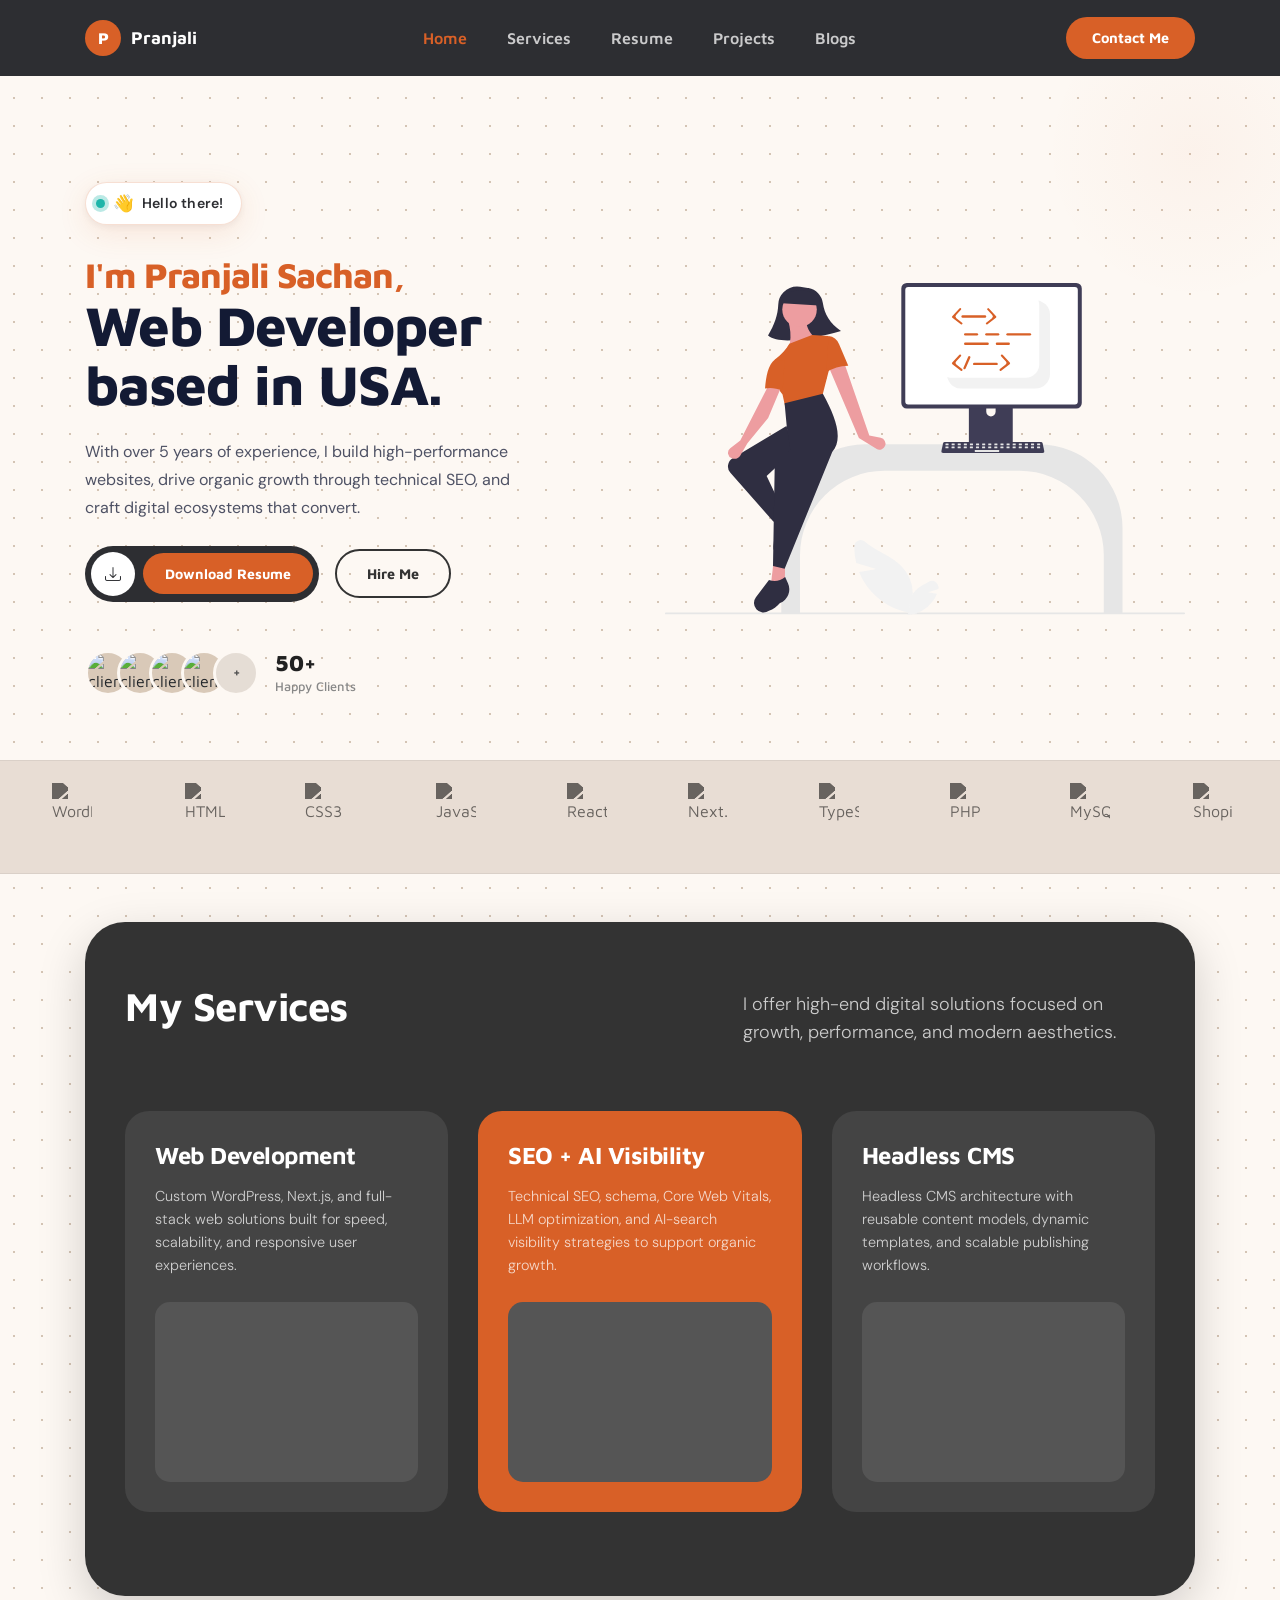
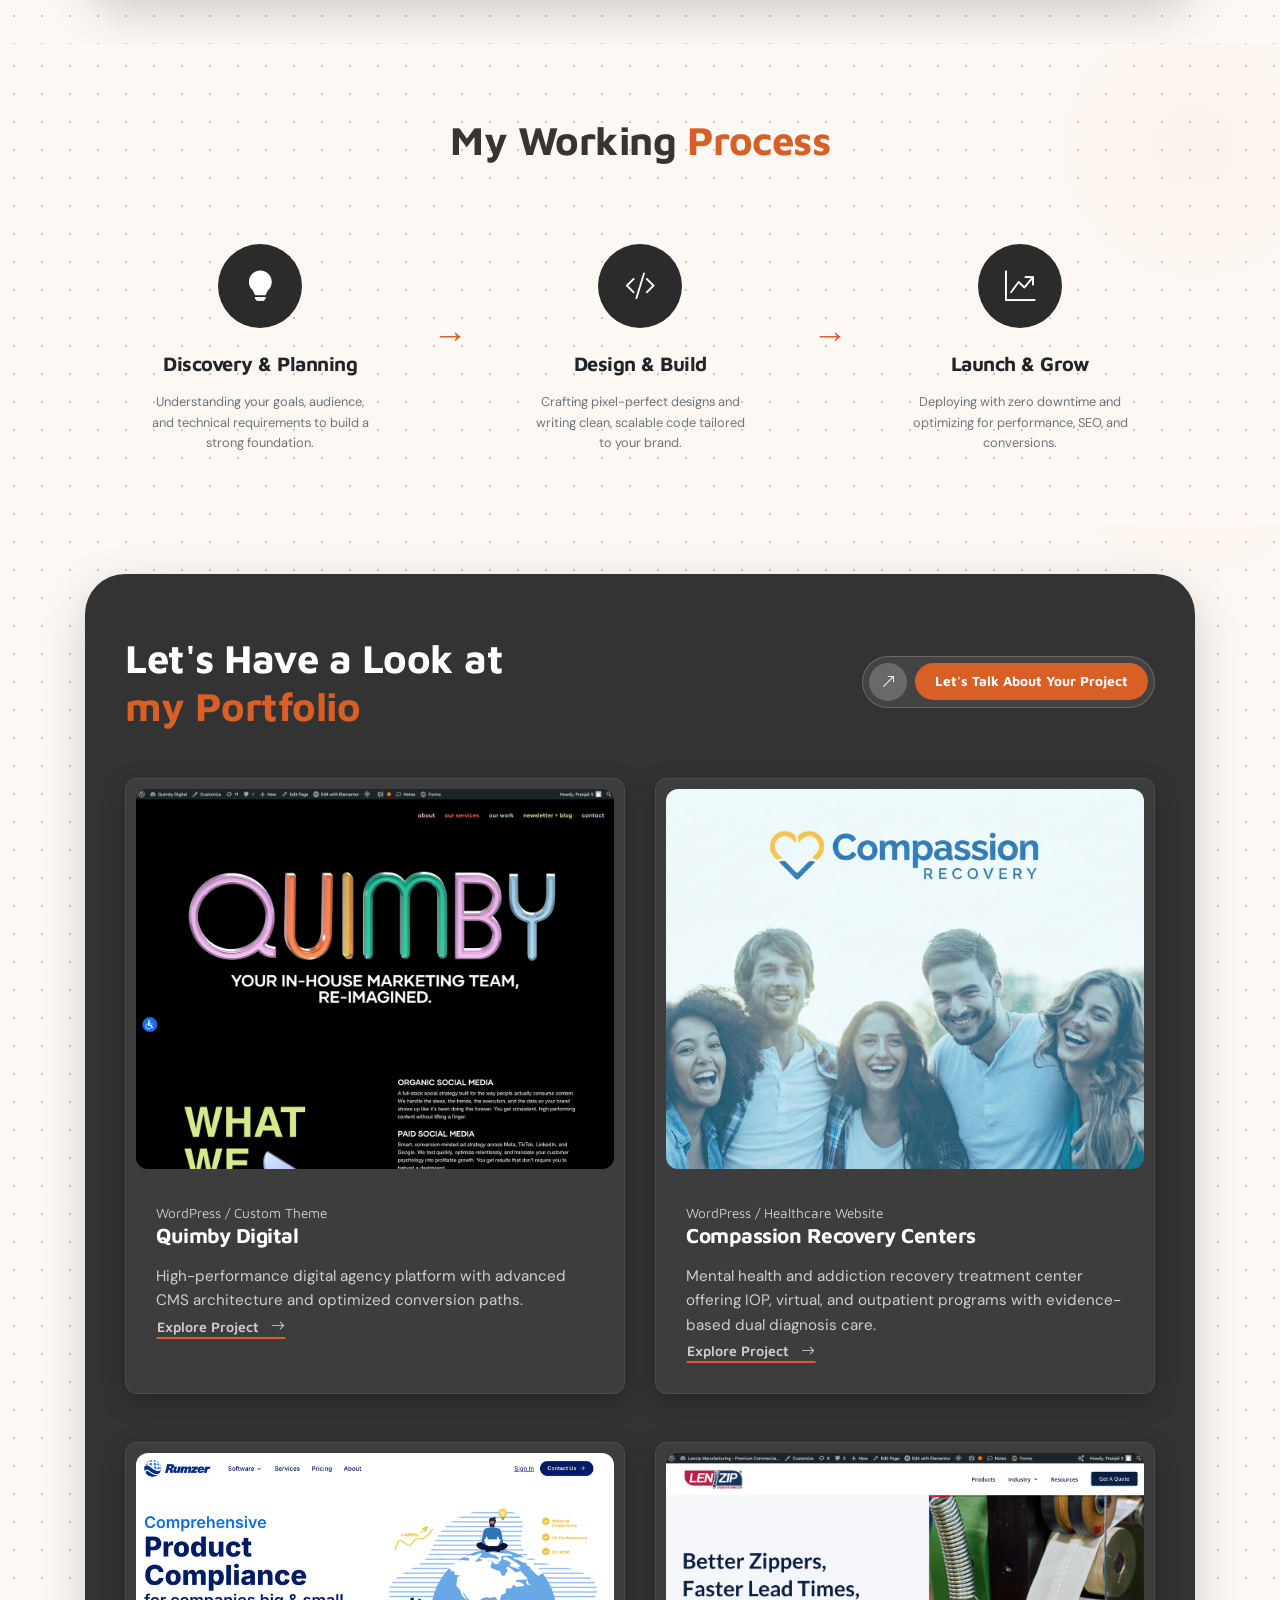
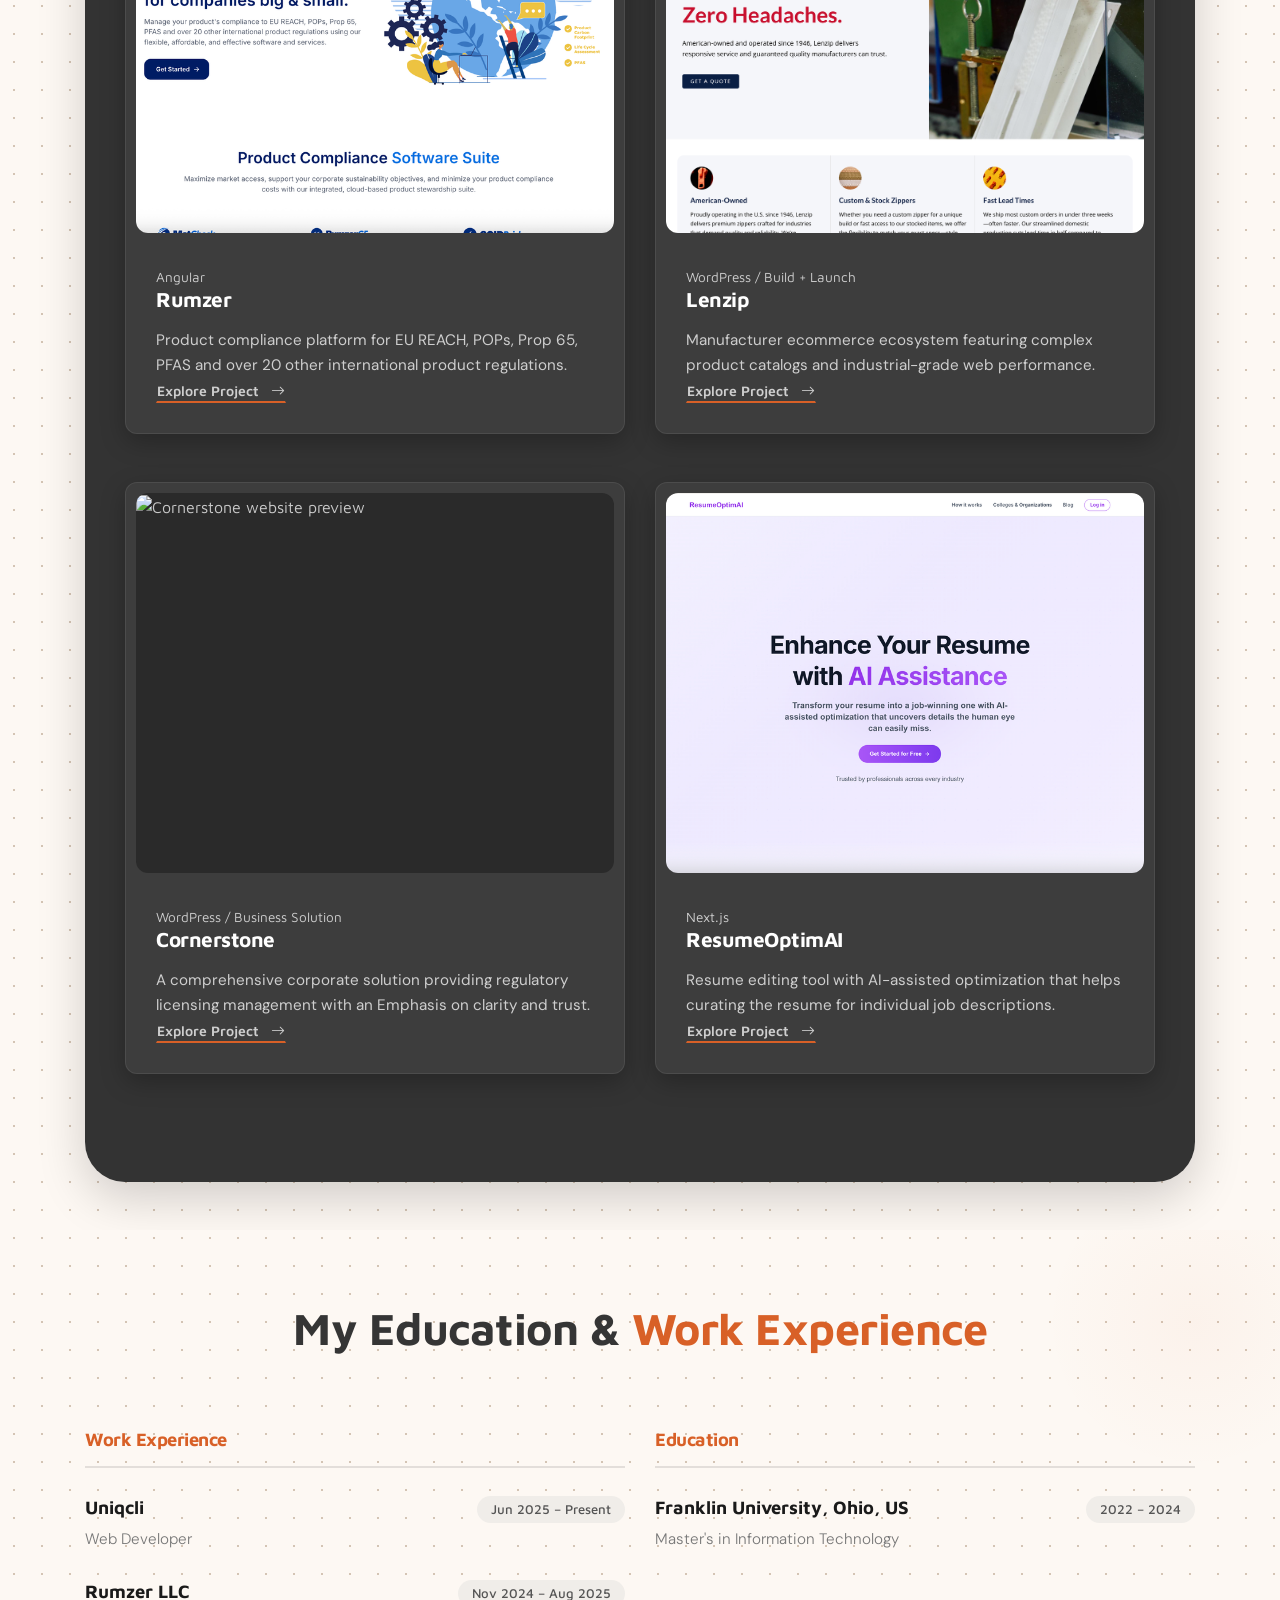
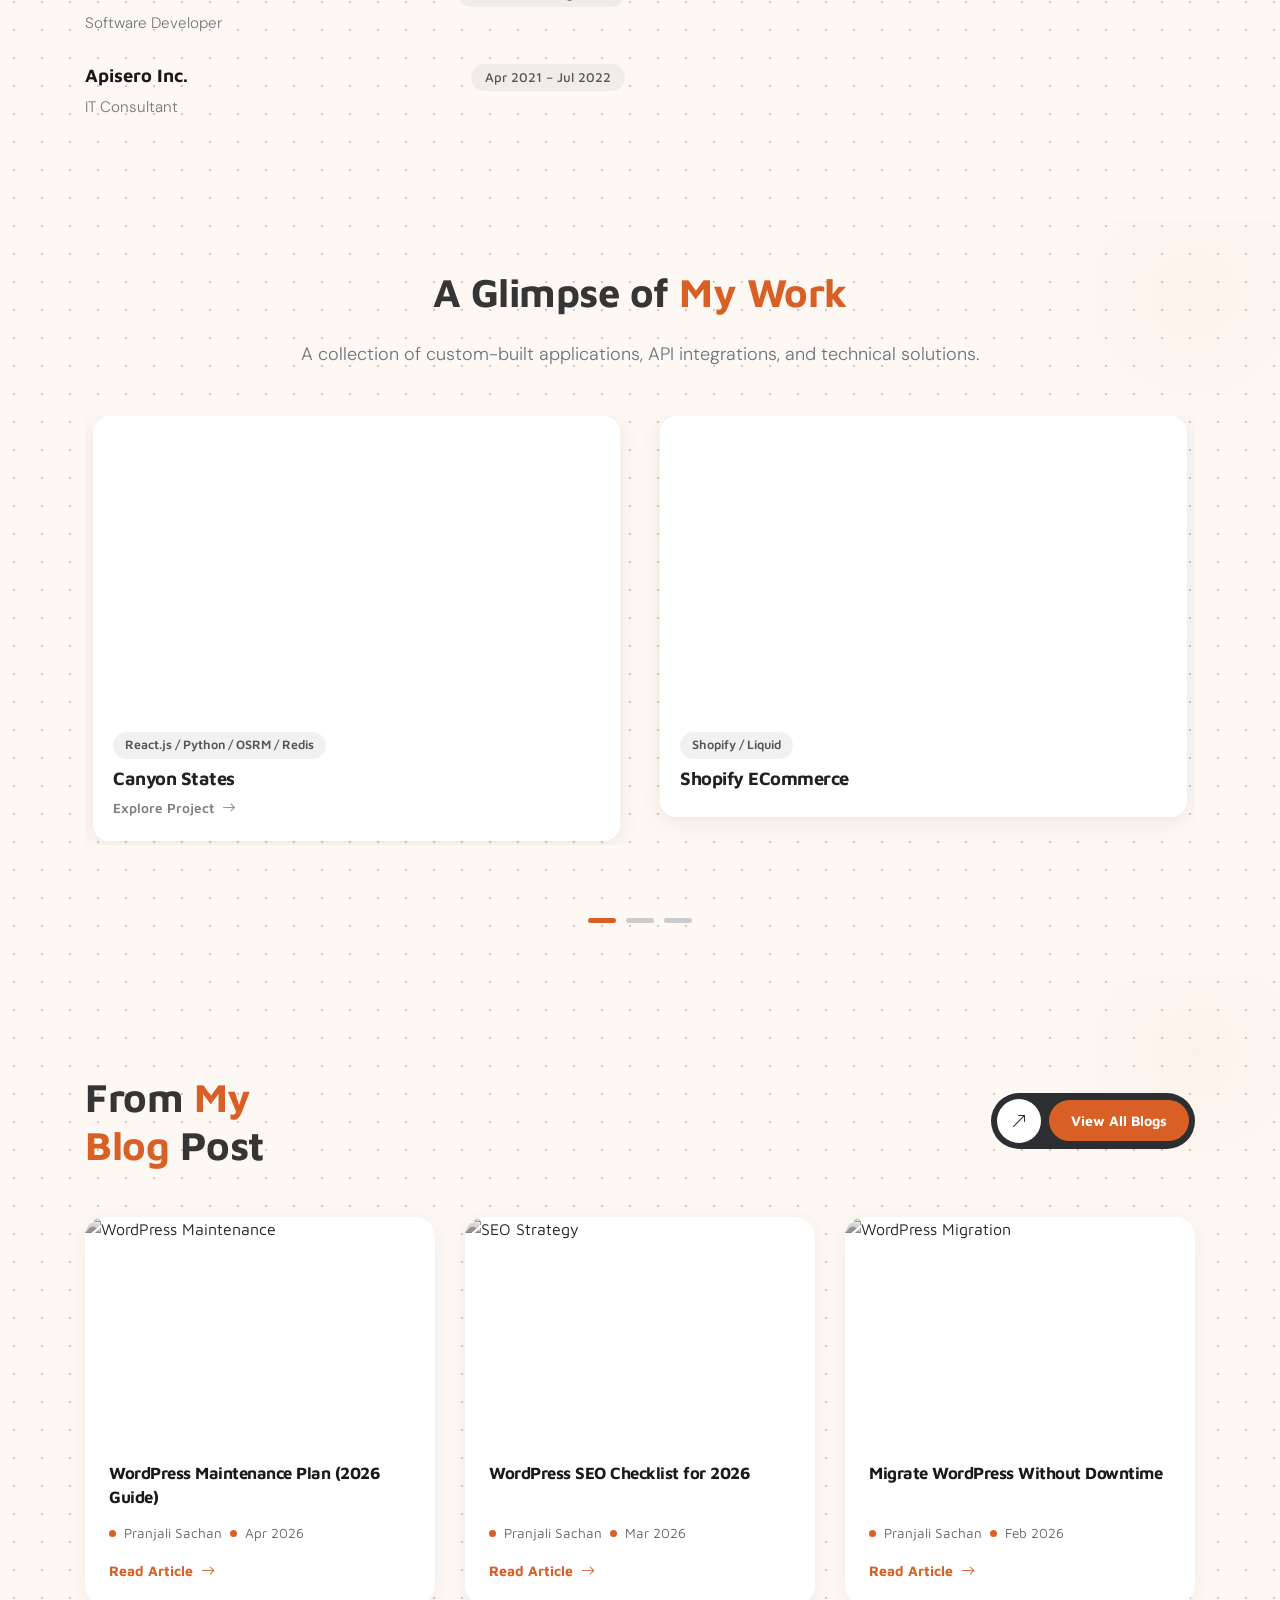
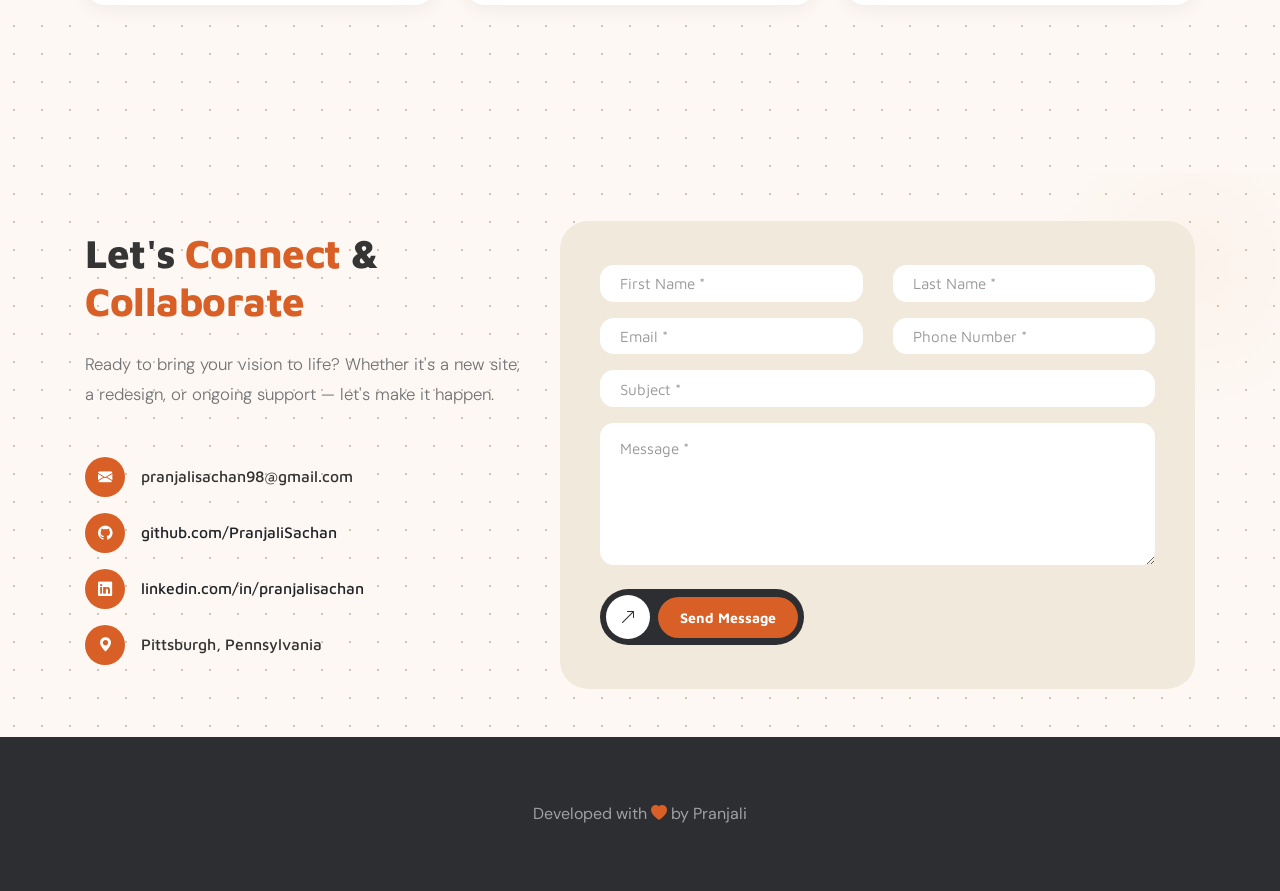
==== commit da380a49: "Hide hero ResumeOptimAI tagline button" ====
--- a/index.html
+++ b/index.html
@@ -83,10 +83,6 @@
             <p class="hero-desc mt-4 mb-4">
               With over 5 years of experience, I build high-performance websites, drive organic growth through technical SEO, and craft digital ecosystems that convert.
             </p>
-
-            <div class="hero-tagline mb-5">
-              🚀 Built <a href="https://resumeoptimai.com/" target="_blank" rel="noopener" class="hero-tagline-link">ResumeOptimAI</a> — AI-powered resume optimization platform
-            </div>
 
             <div class="hero-cta-group mb-5">
               <a href="files/PranjaliSachan_Resume.pdf" target="_blank" rel="noopener" class="hero-btn-primary">
